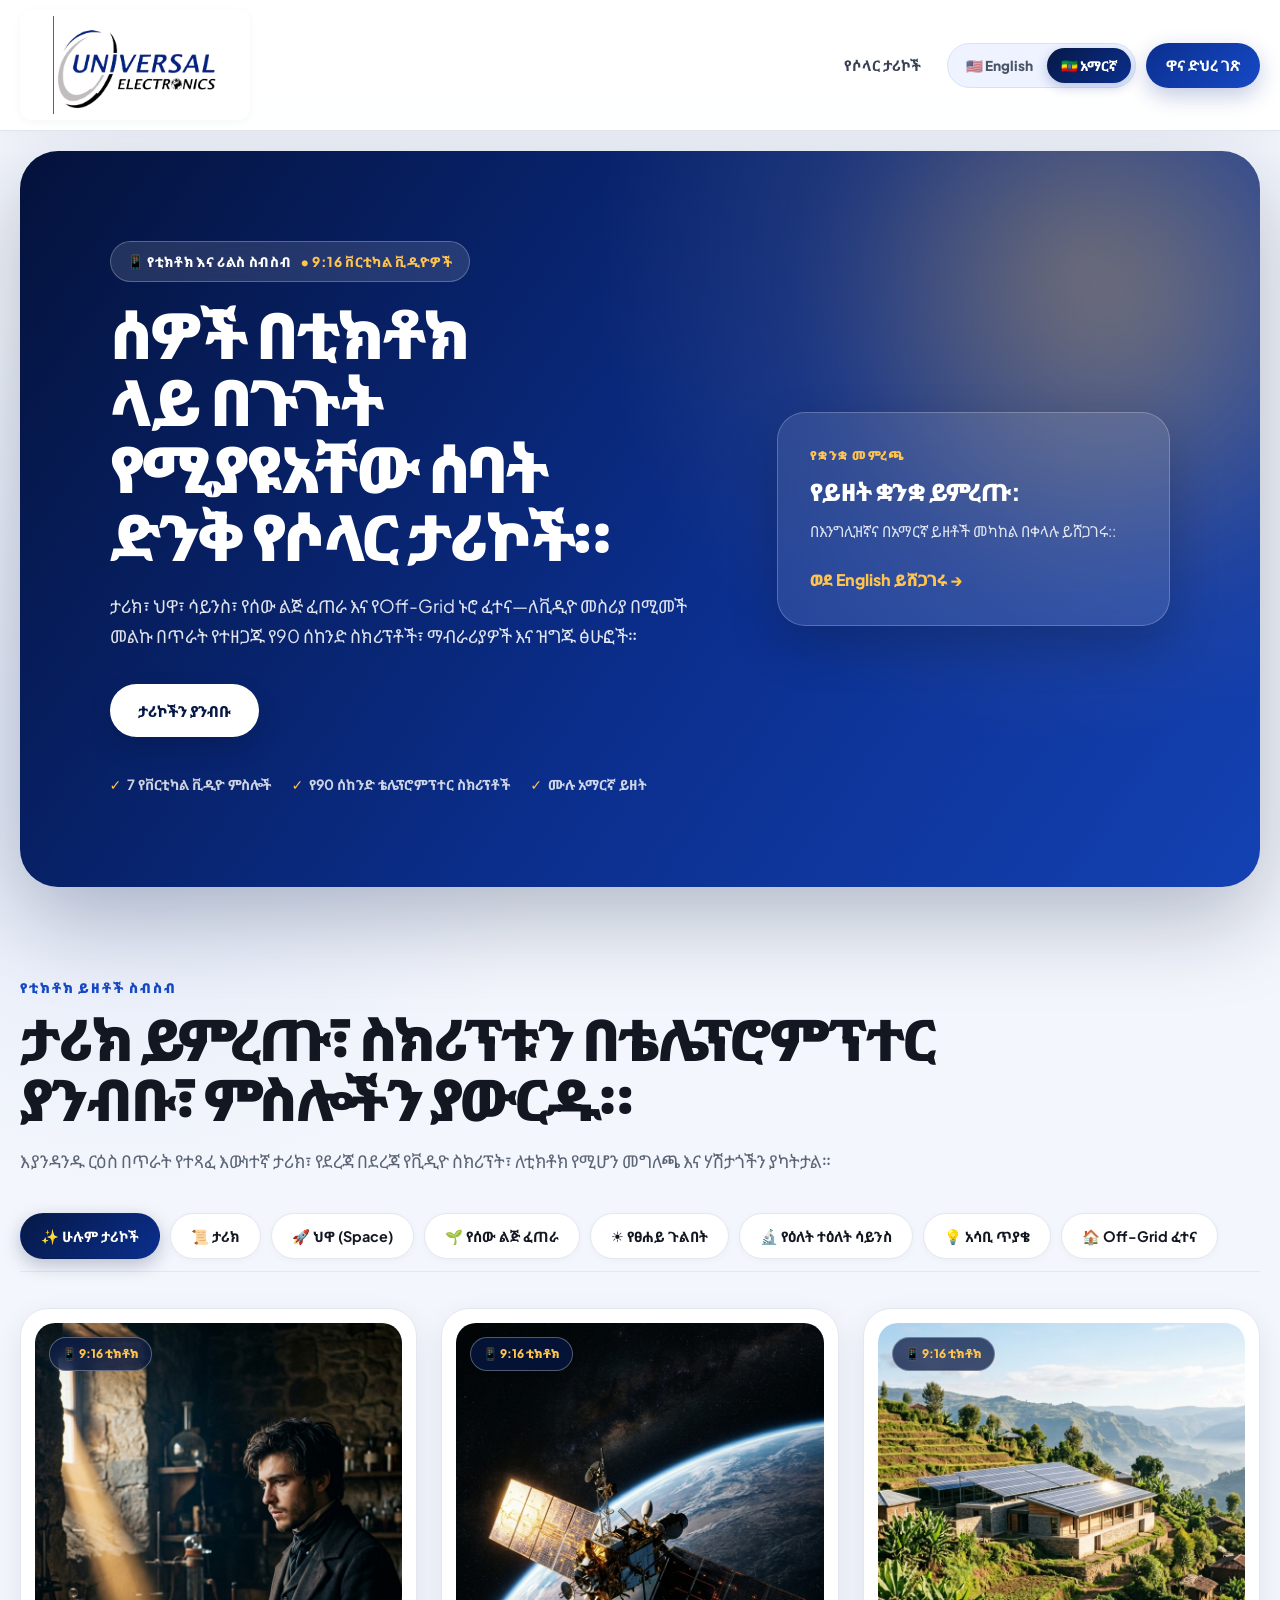
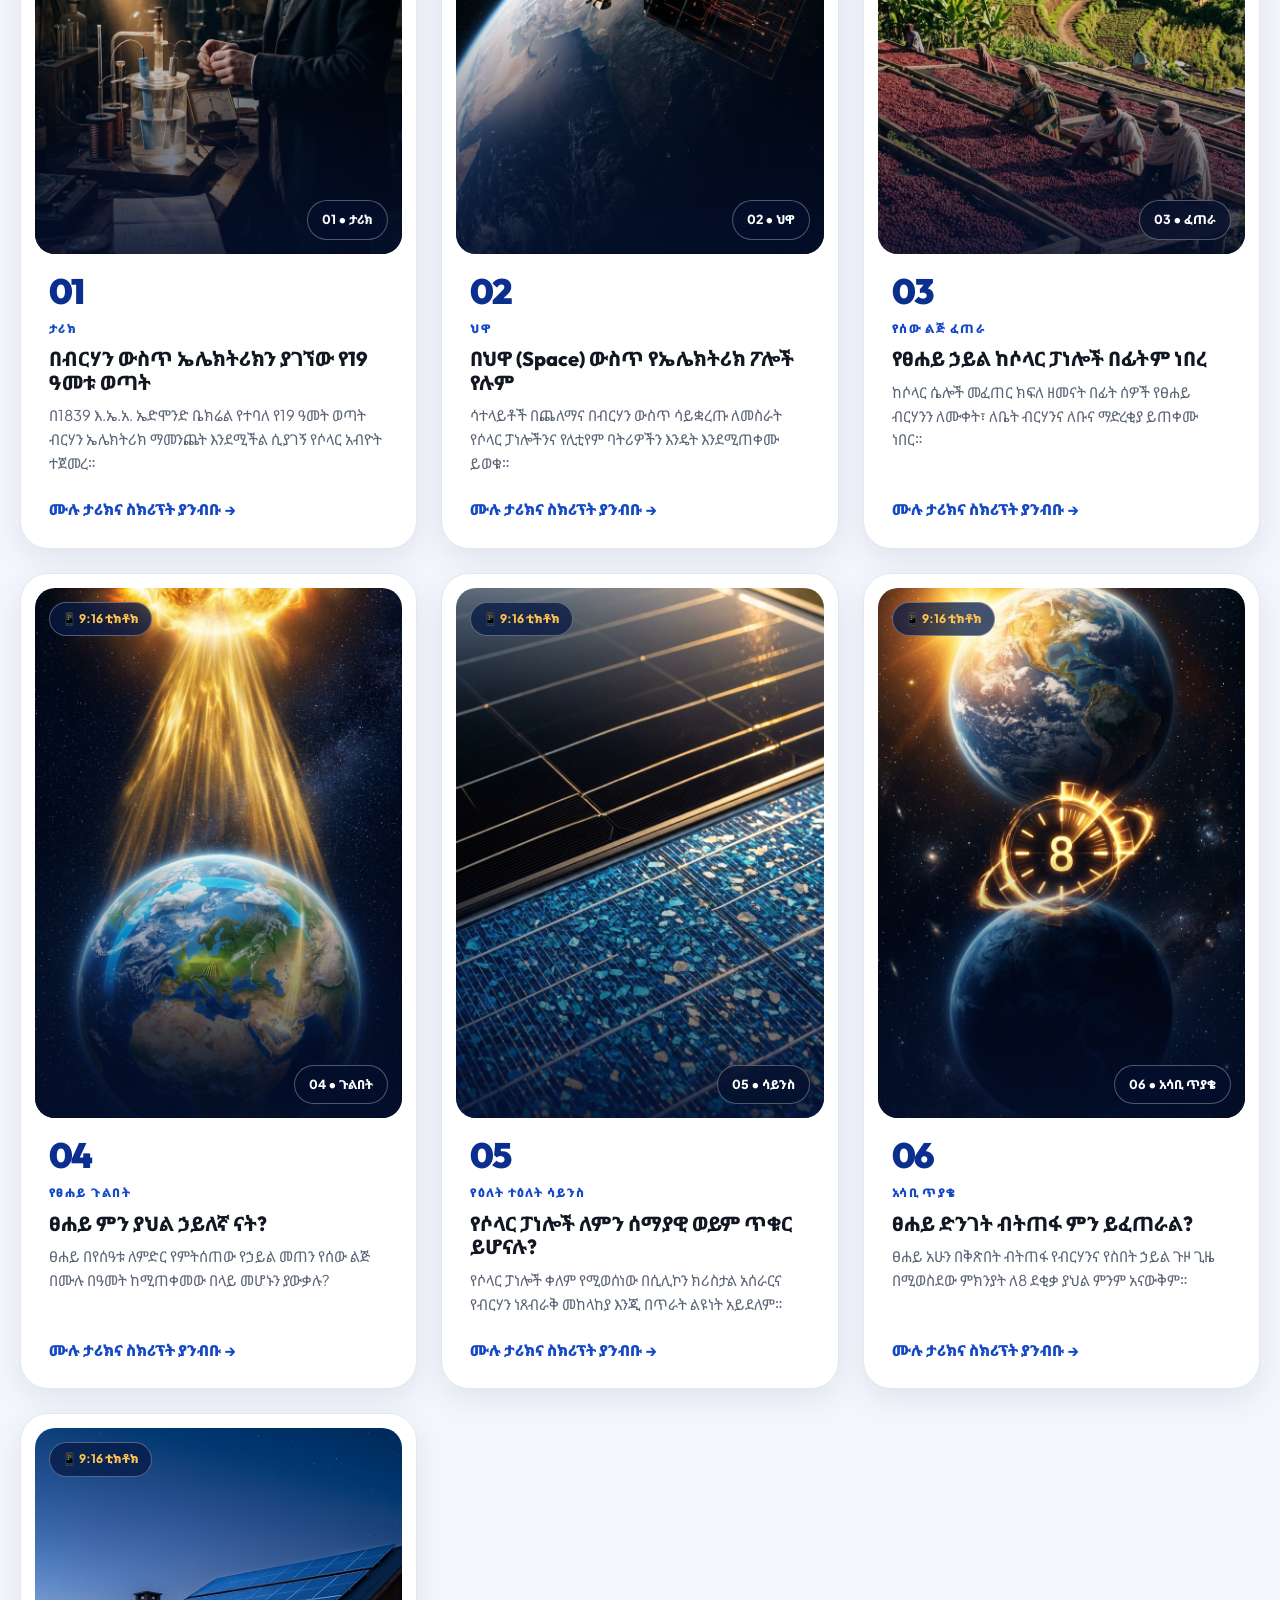
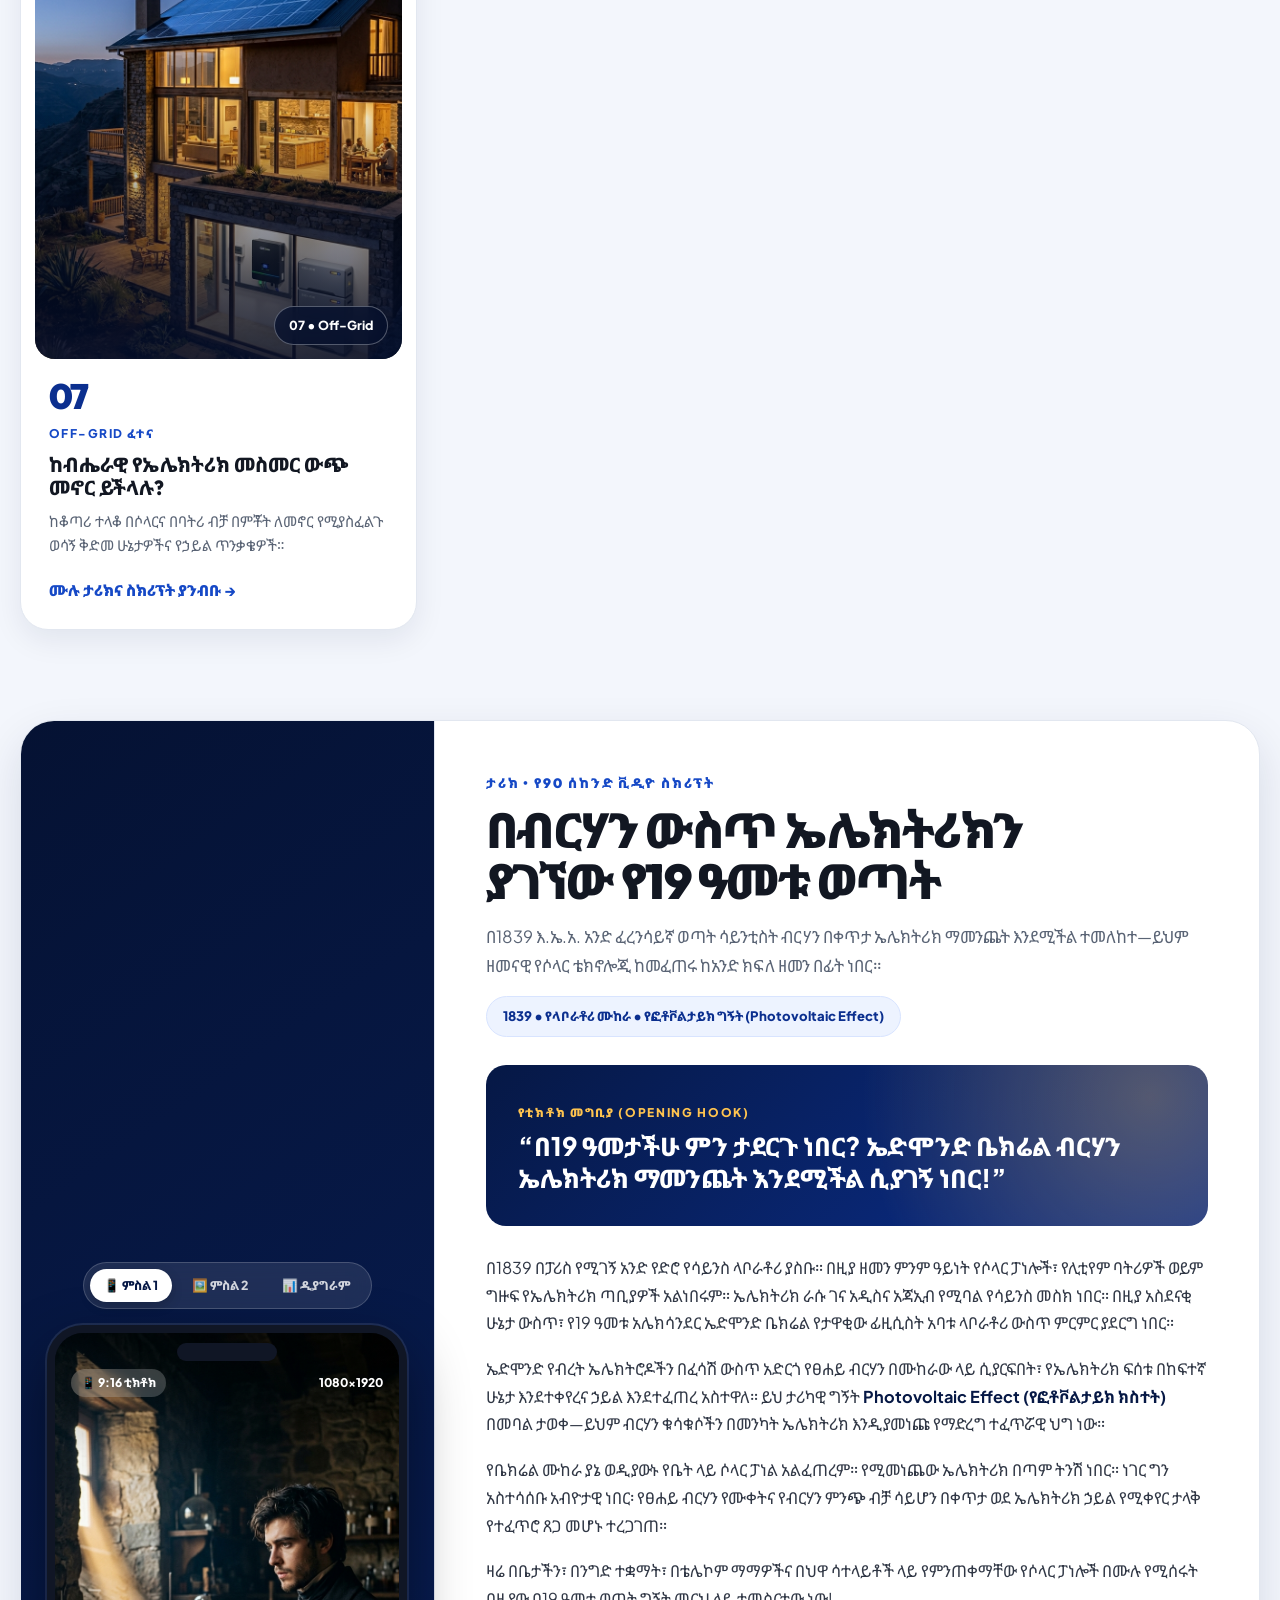
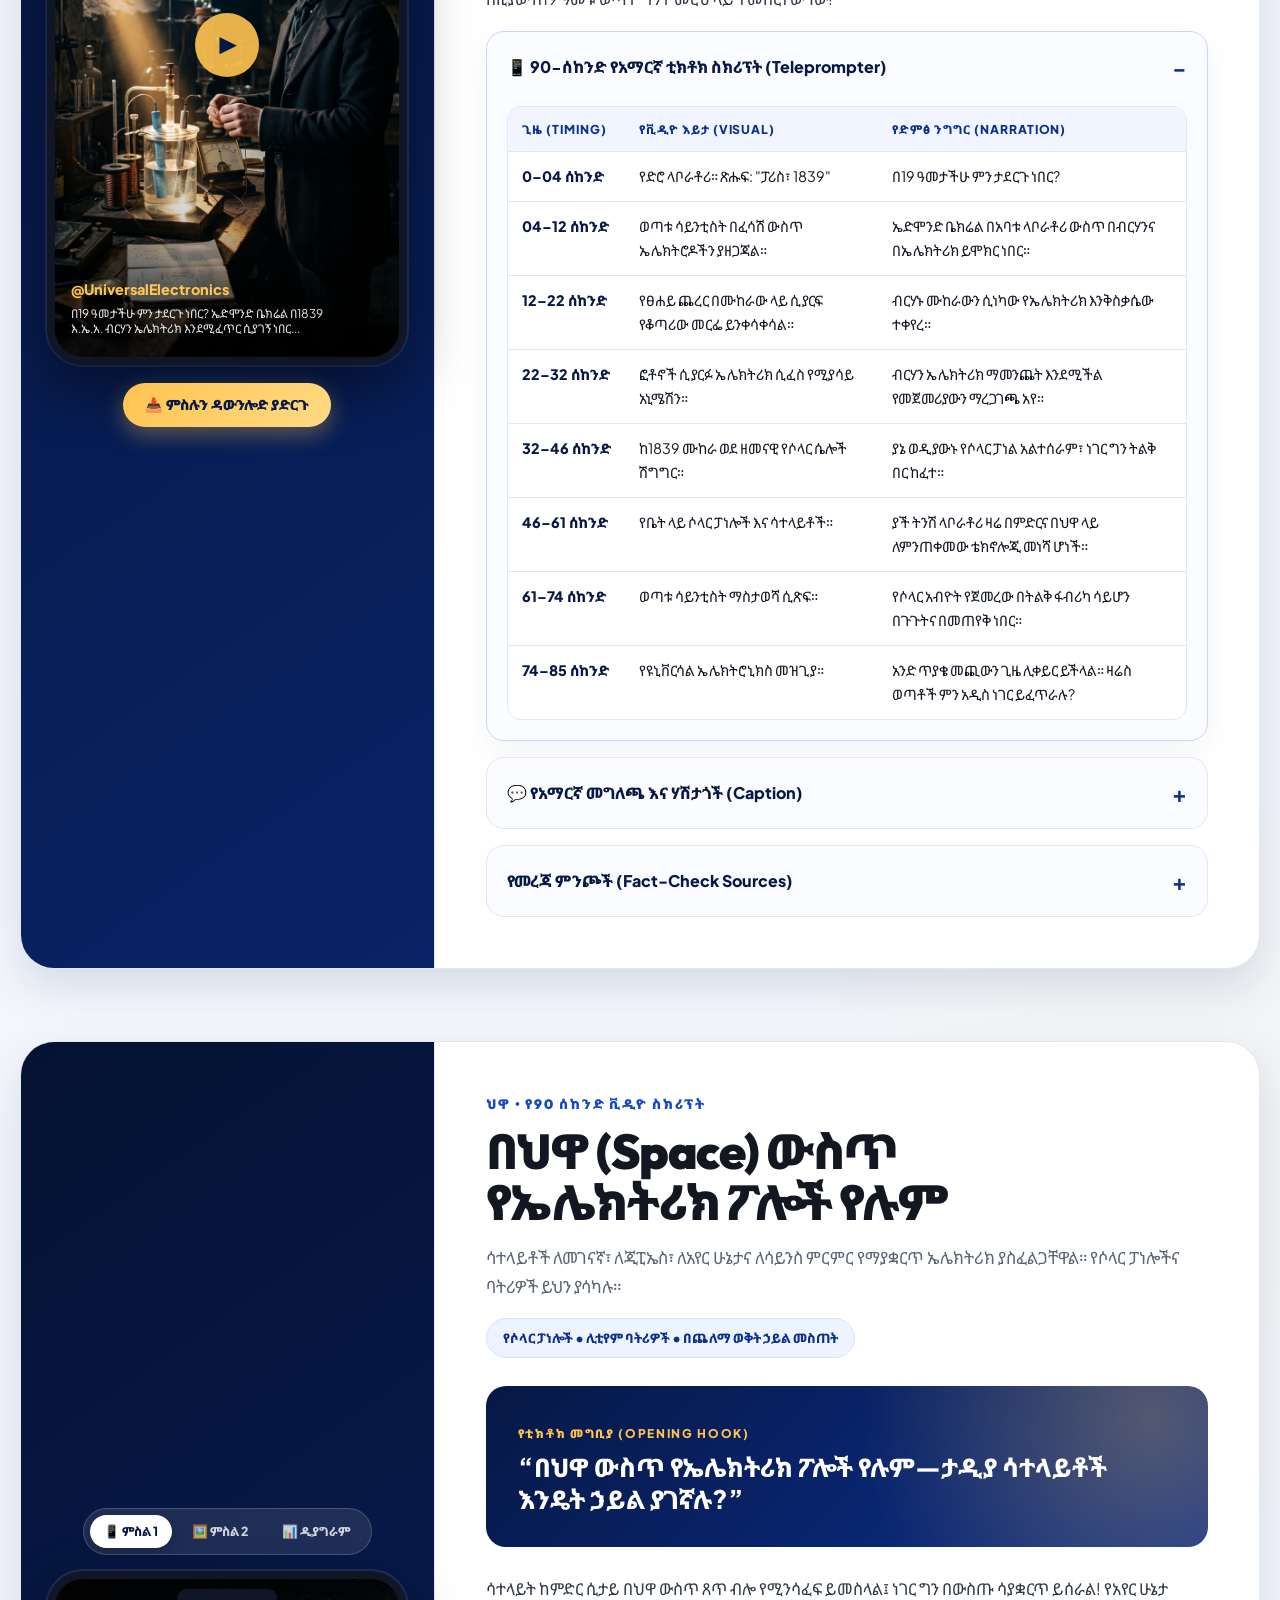
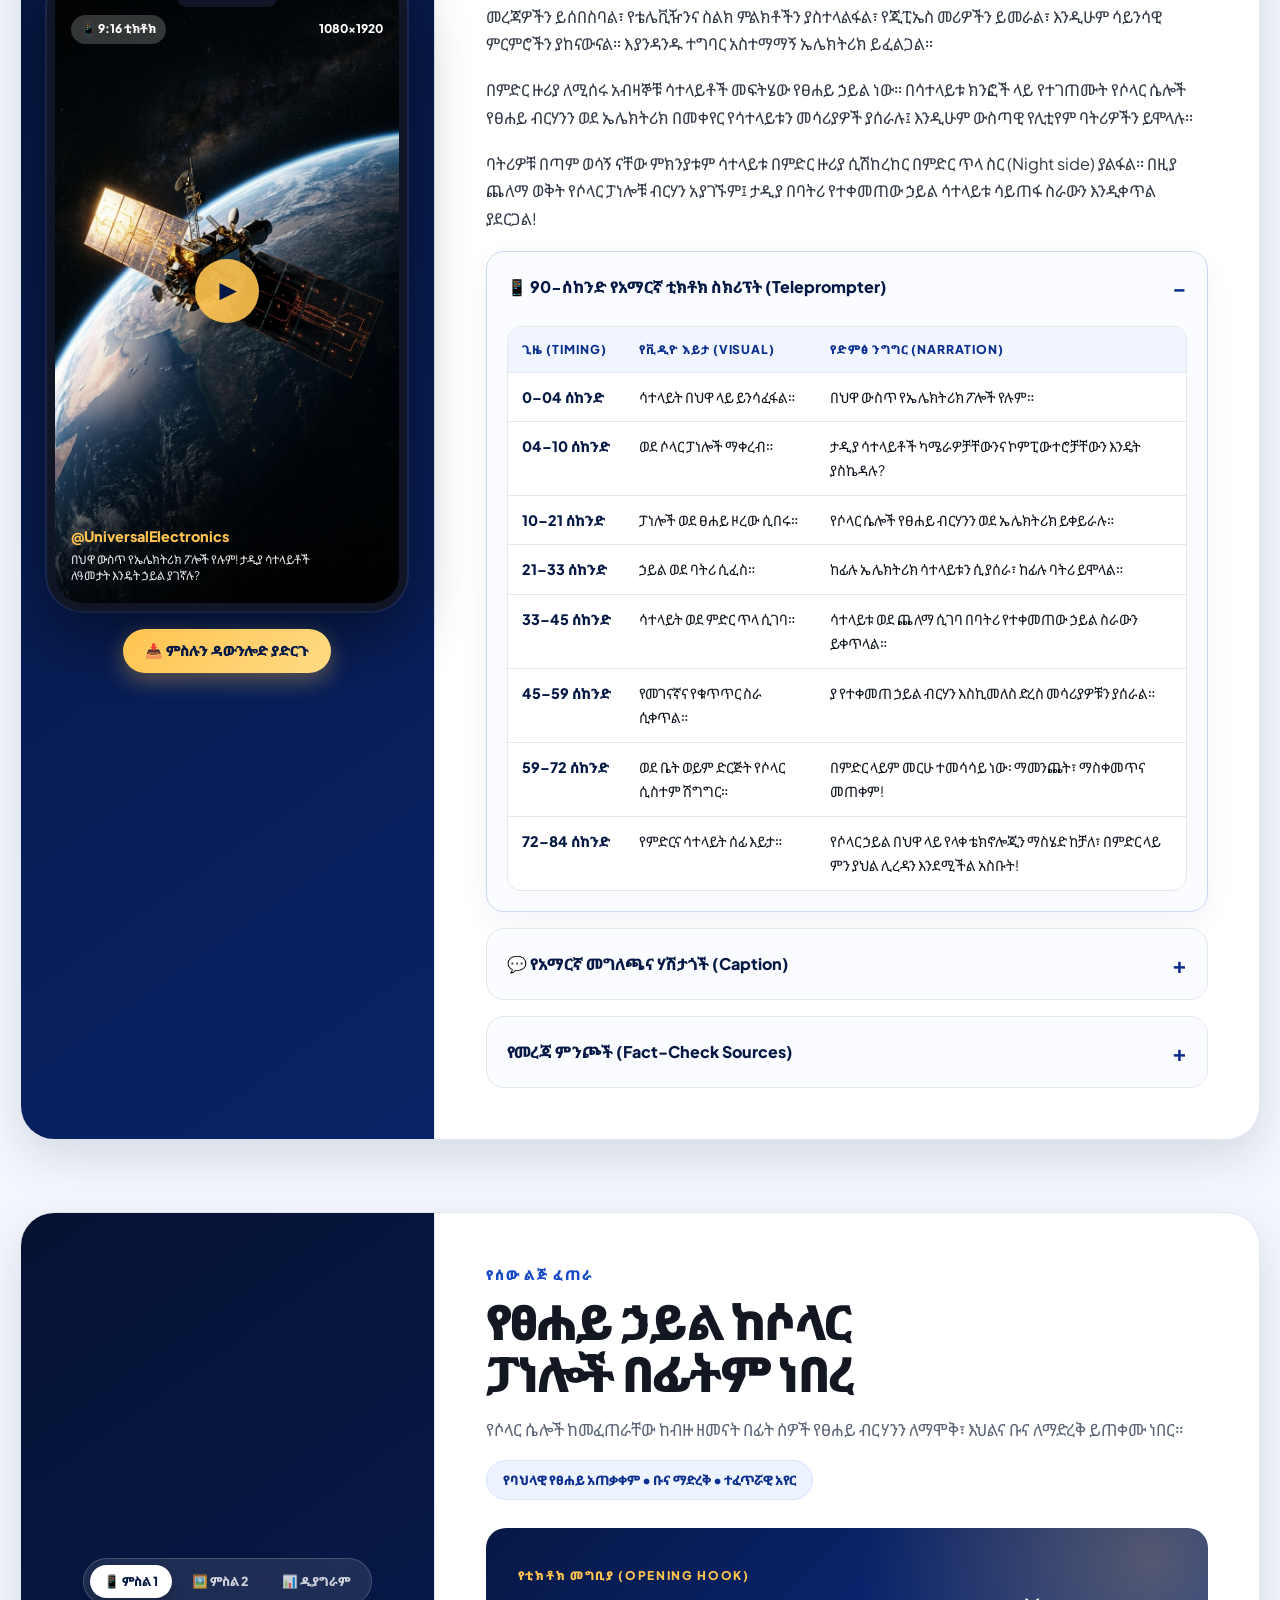
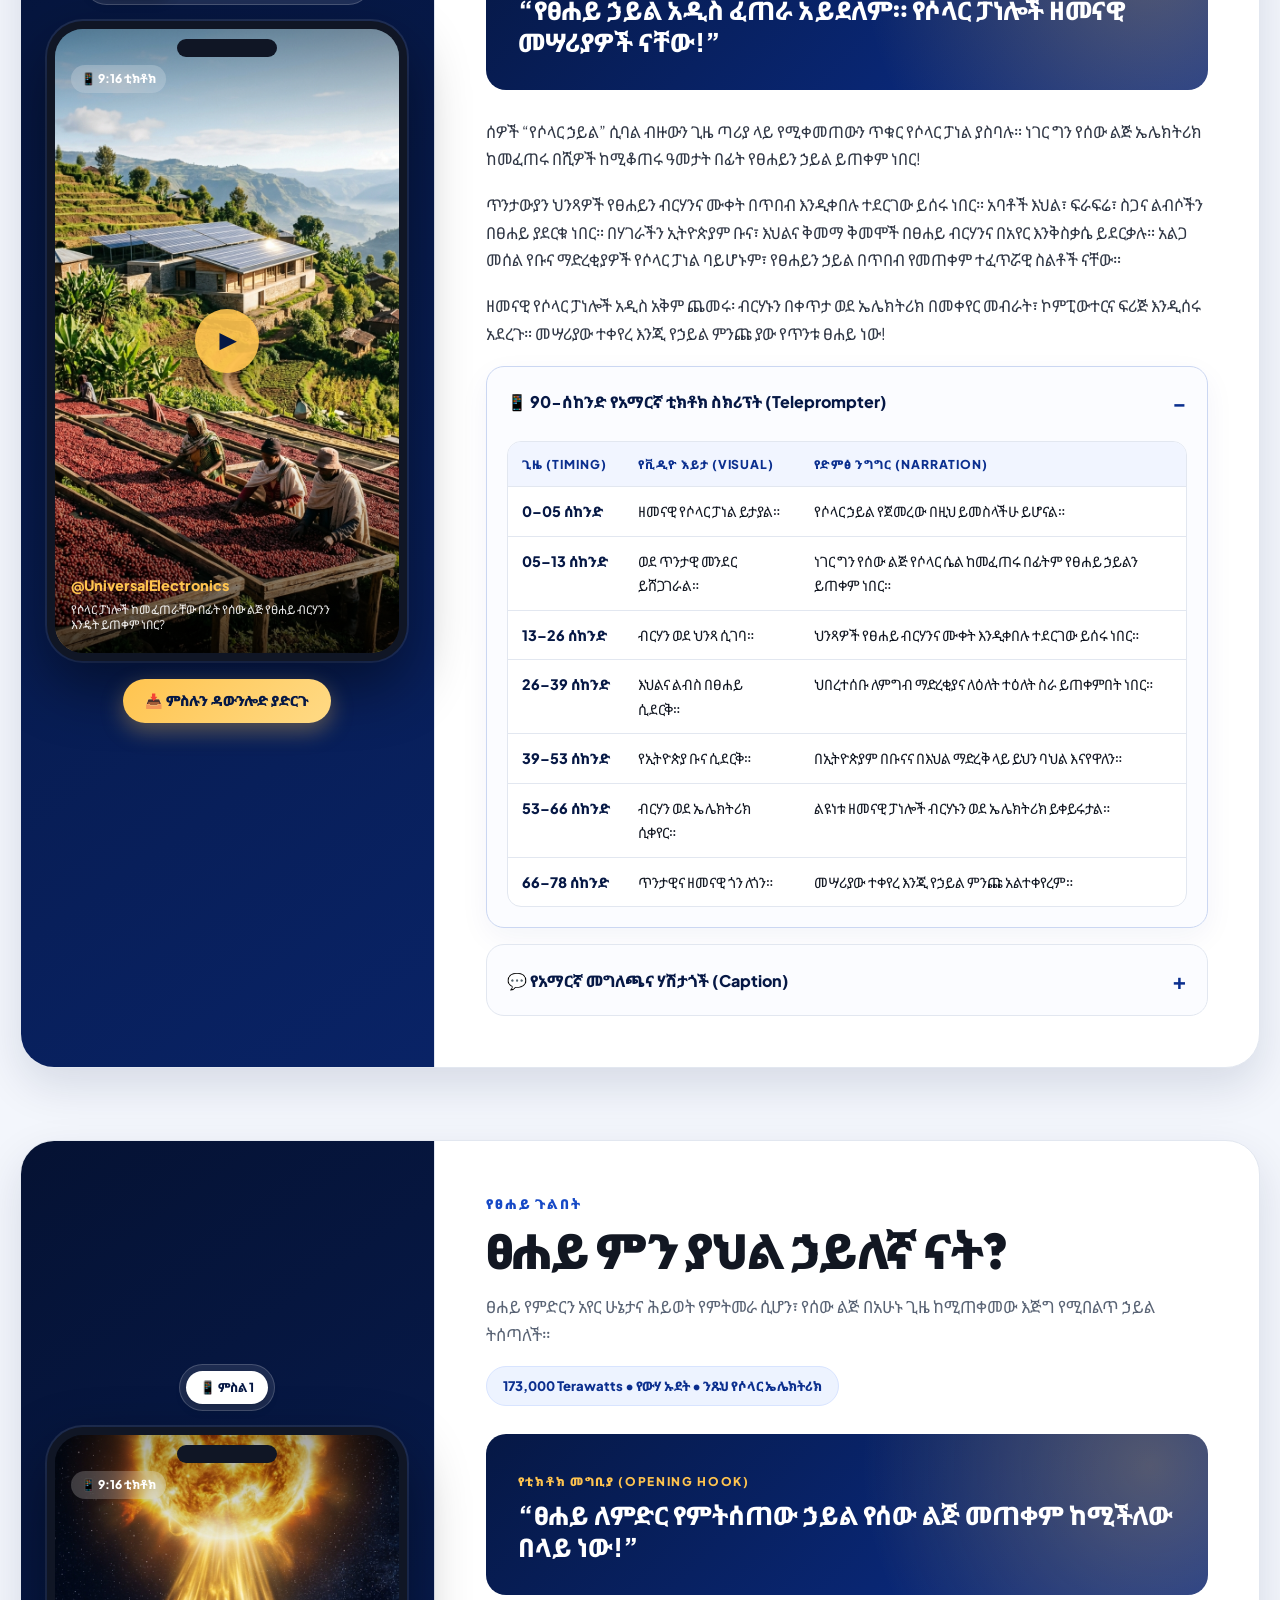
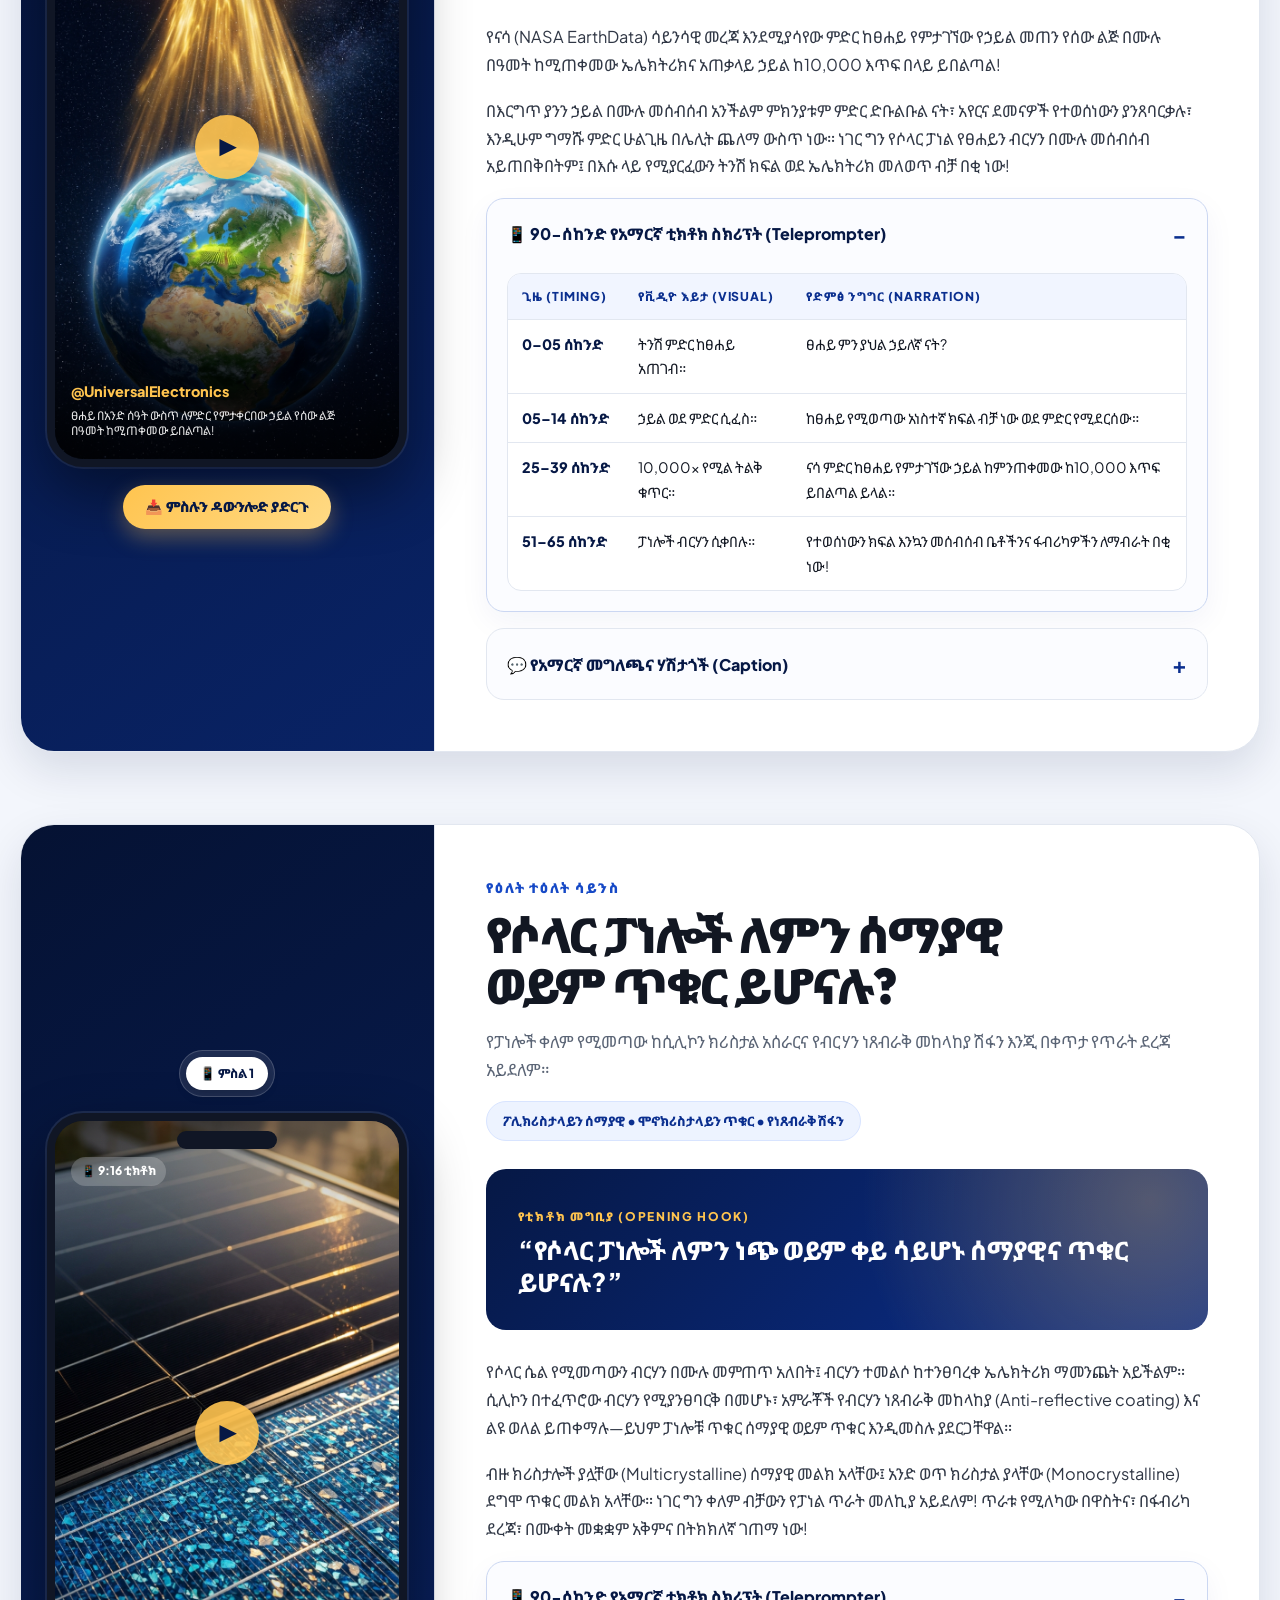
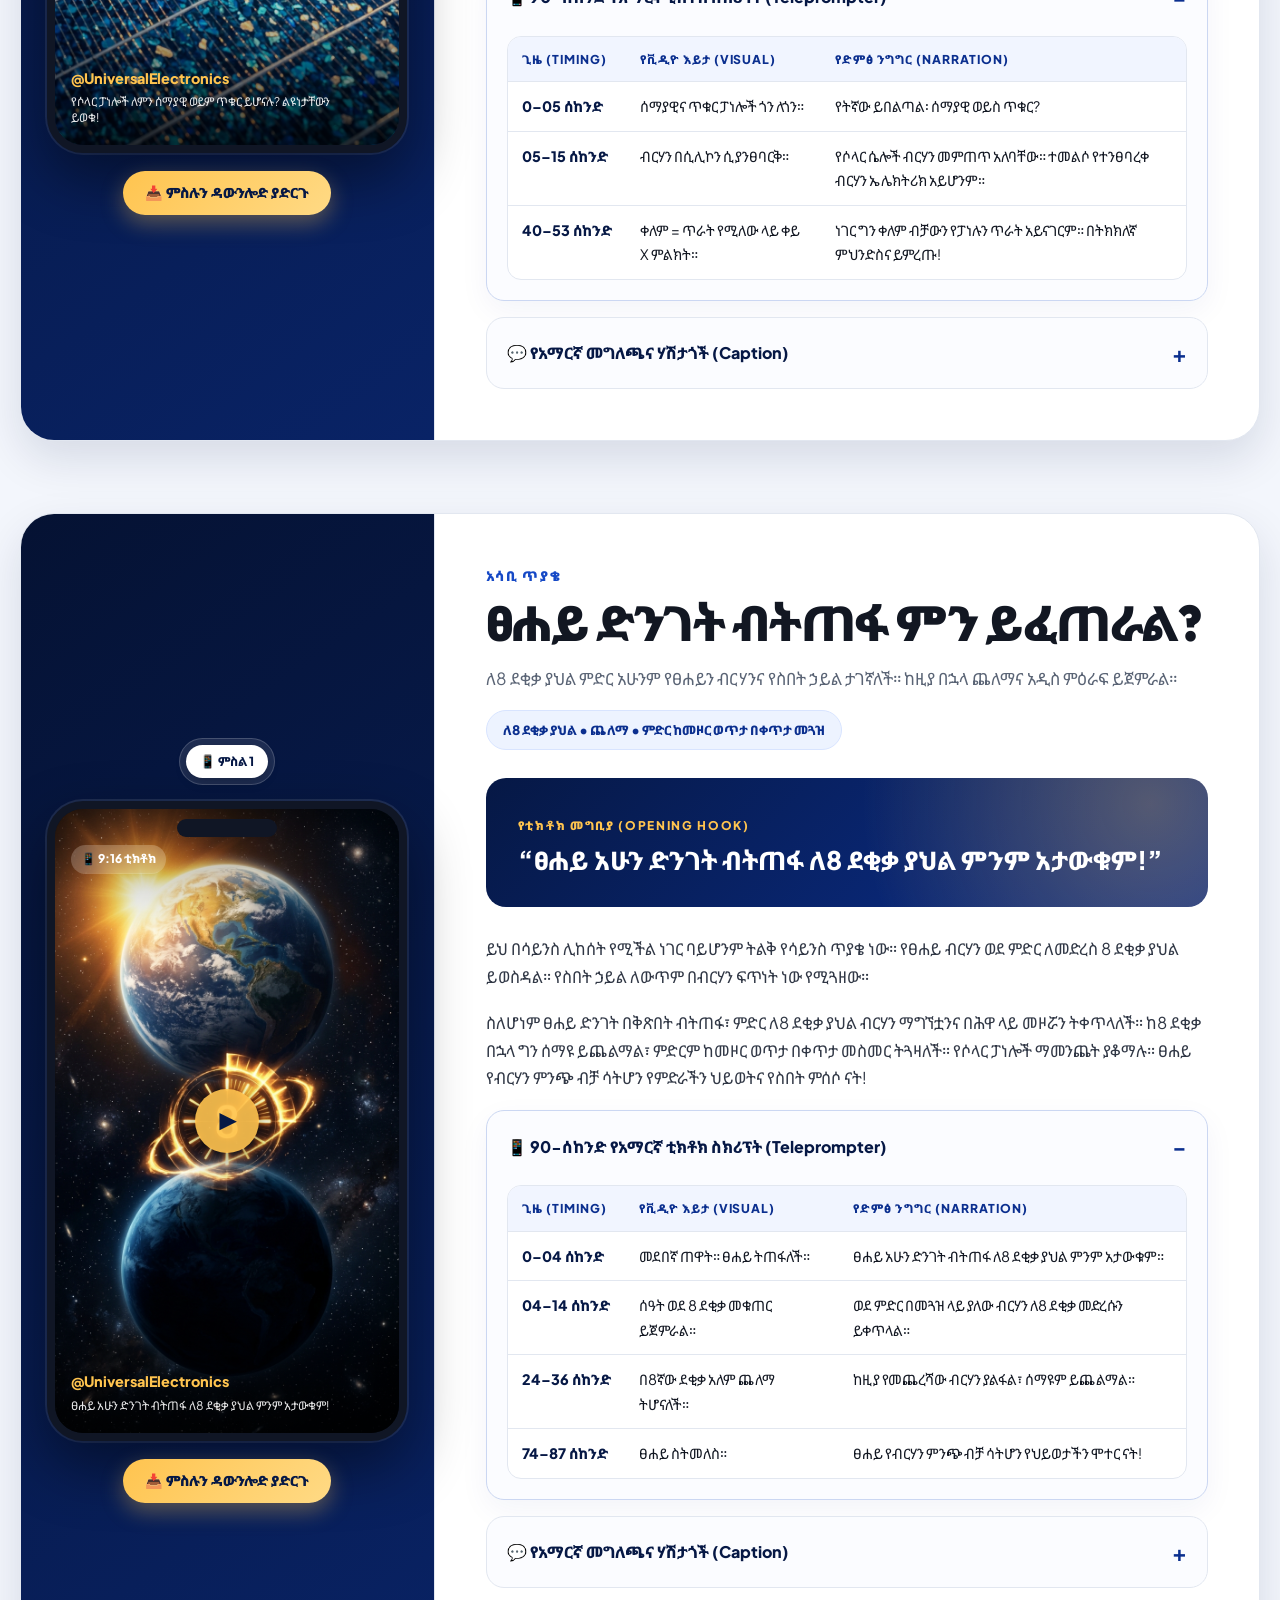
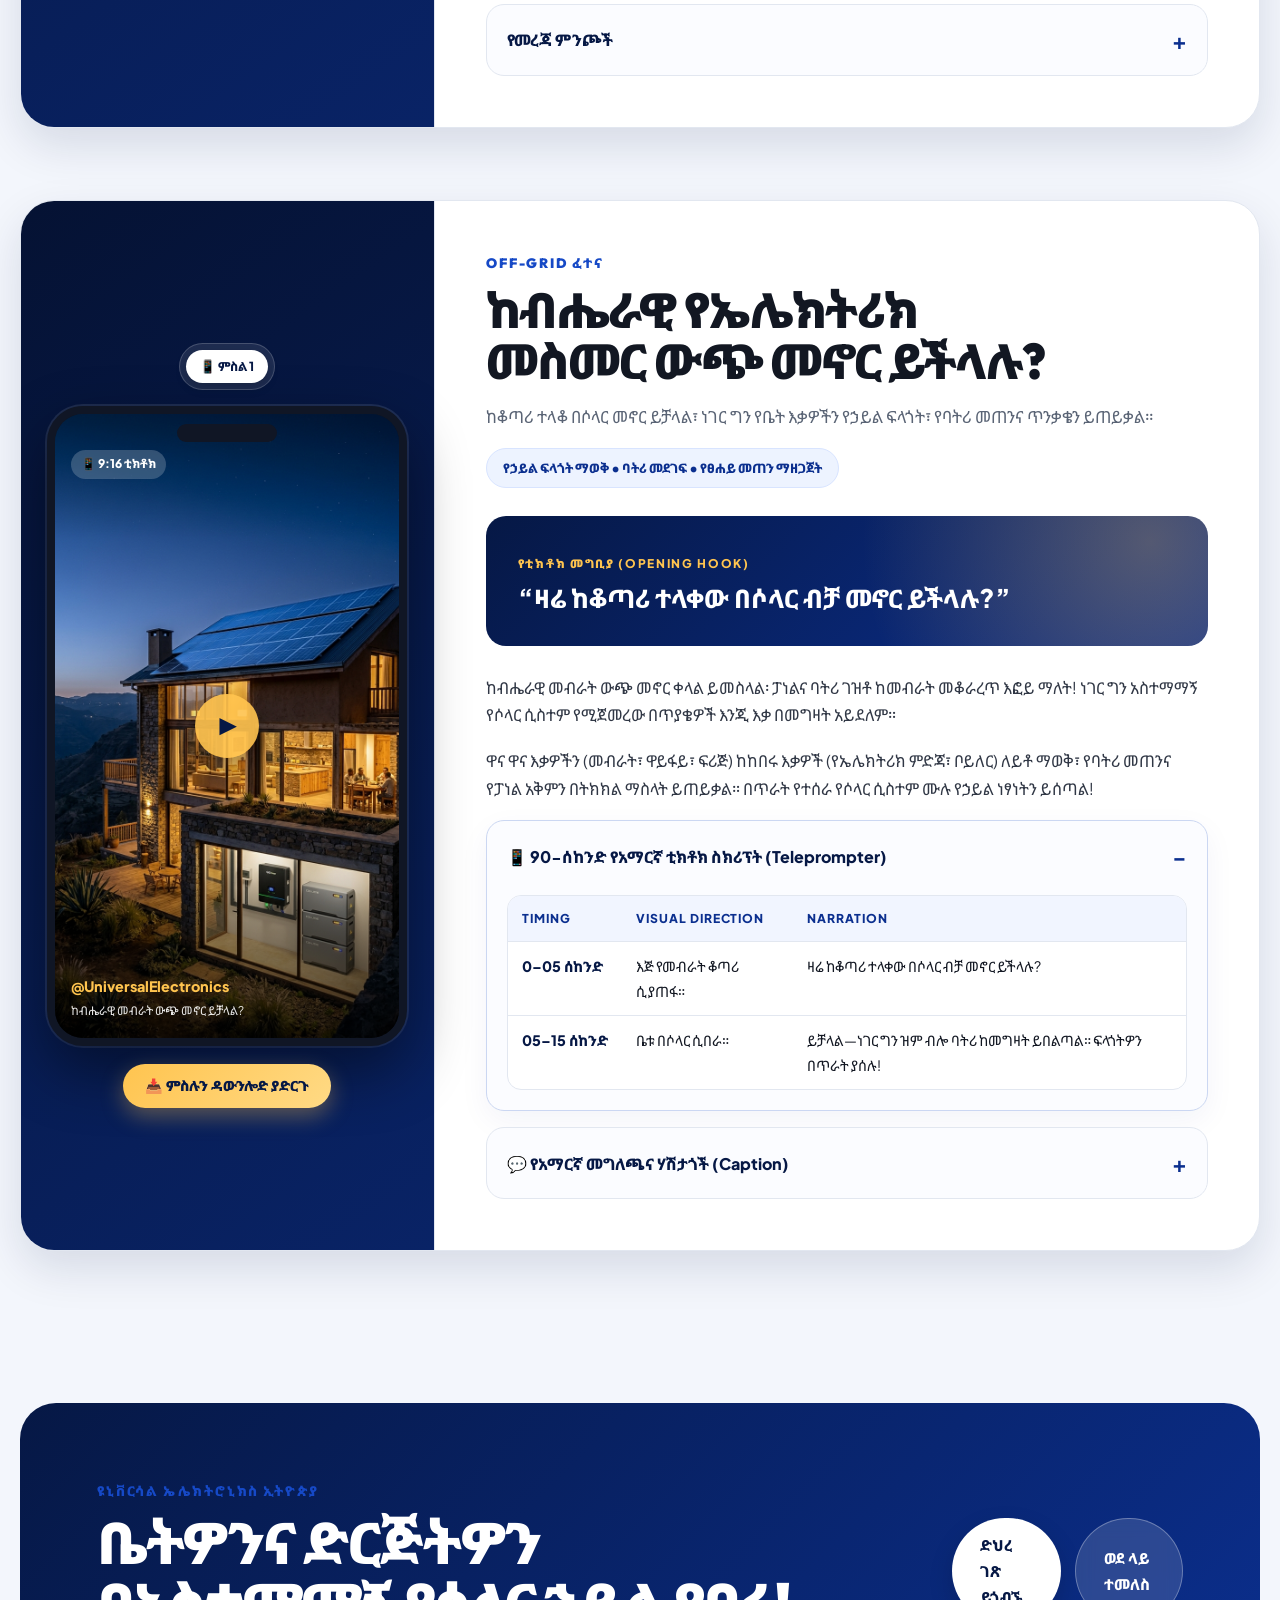
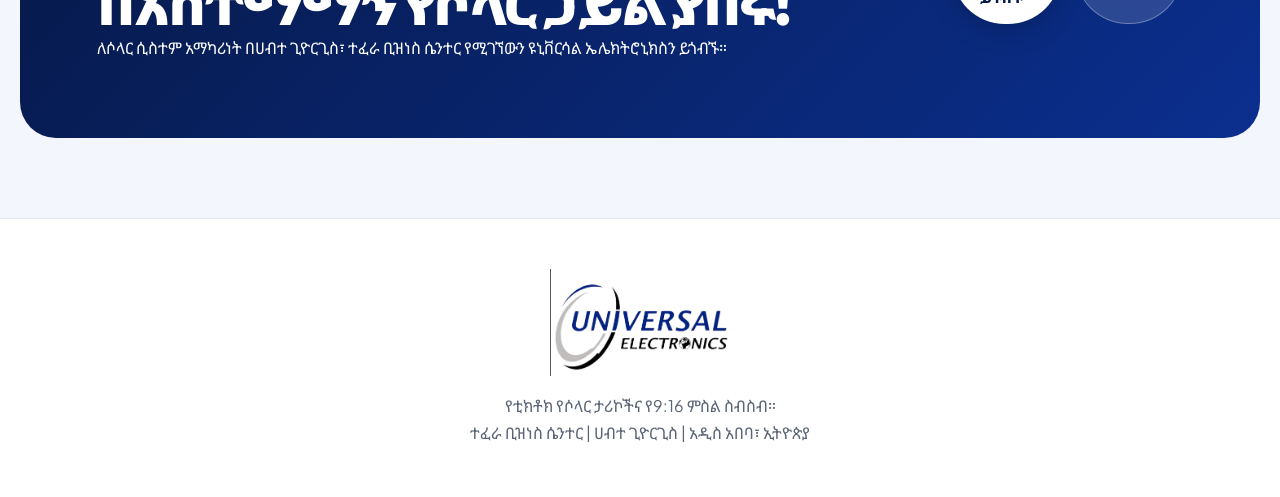
==== index_am.html @ fa477597 "Add TikTok 9:16 Solar Stories app with English & Amharic dual-language support, teleprompter mode, d" ====
<!doctype html>
<html lang="am">
<head>
  <meta charset="utf-8">
  <meta name="viewport" content="width=device-width, initial-scale=1">
  <meta name="description" content="ሰባት አሳታፊ የቲክቶክ እና ሪልስ የሶላር ታሪኮች፣ የ90 ሰከንድ ቪዲዮ ስክሪፕቶች እና ዝግጁ የሶሻል ሚዲያ ፅሁፎች ከዩኒቨርሳል ኤሌክትሮኒክስ ኢትዮጵያ።">
  <title>የሶላር ታሪኮች (አማርኛ) | Universal Electronics Ethiopia</title>
  <link rel="icon" href="assets/favicon.svg" type="image/svg+xml">
  <link rel="preconnect" href="https://fonts.googleapis.com">
  <link rel="preconnect" href="https://fonts.gstatic.com" crossorigin>
  <link href="https://fonts.googleapis.com/css2?family=Noto+Sans+Ethiopic:wght@400;600;700;800;900&family=Outfit:wght@400;600;700;800;900&family=Plus+Jakarta+Sans:wght@400;500;600;700;800&display=swap" rel="stylesheet">
  <link rel="stylesheet" href="styles.css">
</head>
<body>
  <div class="reading-progress" aria-hidden="true"><span id="progressBar"></span></div>

  <header class="site-header">
    <a class="brand" href="#top" aria-label="ዩኒቨርሳል ኤሌክትሮኒክስ">
      <img src="assets/universal-logo.png" alt="ዩኒቨርሳል ኤሌክትሮኒክስ">
    </a>
    <button class="menu-toggle" aria-expanded="false" aria-controls="siteNav">ሜኑ</button>
    <nav id="siteNav" class="site-nav">
      <a href="#stories">የሶላር ታሪኮች</a>
      <div class="language-switcher-pill">
        <a href="index.html">🇺🇸 English</a>
        <a class="active" href="index_am.html">🇪🇹 አማርኛ</a>
      </div>
      <a class="nav-cta" href="https://universalelectronicset.com/" target="_blank" rel="noopener">ዋና ድህረ ገጽ</a>
    </nav>
  </header>

  <main id="top">
    <!-- Hero Section -->
    <section class="hero">
      <div class="hero-sun"></div>
      <div class="hero-content">
        <div class="tiktok-hero-badge">
          <span>📱 የቲክቶክ እና ሪልስ ስብስብ</span>
          <span class="accent">• 9:16 ቨርቲካል ቪዲዮዎች</span>
        </div>
        <h1>ሰዎች በቲክቶክ ላይ በጉጉት የሚያዩአቸው ሰባት ድንቅ የሶላር ታሪኮች።</h1>
        <p class="hero-copy">ታሪክ፣ ህዋ፣ ሳይንስ፣ የሰው ልጅ ፈጠራ እና የOff-Grid ኑሮ ፈተና—ለቪዲዮ መስሪያ በሚመች መልኩ በጥራት የተዘጋጁ የ90 ሰከንድ ስክሪፕቶች፣ ማብራሪያዎች እና ዝግጁ ፅሁፎች።</p>
        <div class="hero-actions">
          <a class="button light" href="#stories">ታሪኮችን ያንብቡ</a>
        </div>
        <div class="hero-meta">
          <span>7 የቨርቲካል ቪዲዮ ምስሎች</span>
          <span>የ90 ሰከንድ ቴሌፕሮምፕተር ስክሪፕቶች</span>
          <span>ሙሉ አማርኛ ይዘት</span>
        </div>
      </div>
      <aside class="hero-panel">
        <p>የቋንቋ መምረጫ</p>
        <strong>የይዘት ቋንቋ ይምረጡ:</strong>
        <span>በእንግሊዝኛና በአማርኛ ይዘቶች መካከል በቀላሉ ይሸጋገሩ::</span>
        <a href="index.html"> ወደ English ይሸጋገሩ →</a>
      </aside>
    </section>

    <!-- Content Library & Category Filters -->
    <section class="intro-section" id="stories">
      <div class="section-heading">
        <p class="kicker">የቲክቶክ ይዘቶች ስብስብ</p>
        <h2>ታሪክ ይምረጡ፣ ስክሪፕቱን በቴሌፕሮምፕተር ያንብቡ፣ ምስሎችን ያውርዱ።</h2>
        <p>እያንዳንዱ ርዕስ በጥራት የተጻፈ እውነተኛ ታሪክ፣ የደረጃ በደረጃ የቪዲዮ ስክሪፕት፣ ለቲክቶክ የሚሆን መግለጫ እና ሃሽታጎችን ያካትታል።</p>
      </div>

      <!-- Category Filter Bar -->
      <div class="category-filter-bar">
        <button class="filter-btn active" data-category="all">✨ ሁሉም ታሪኮች</button>
        <button class="filter-btn" data-category="history">📜 ታሪክ</button>
        <button class="filter-btn" data-category="space">🚀 ህዋ (Space)</button>
        <button class="filter-btn" data-category="ingenuity">🌱 የሰው ልጅ ፈጠራ</button>
        <button class="filter-btn" data-category="scale">☀️ የፀሐይ ጉልበት</button>
        <button class="filter-btn" data-category="science">🔬 የዕለት ተዕለት ሳይንስ</button>
        <button class="filter-btn" data-category="thought">💡 አሳቢ ጥያቄ</button>
        <button class="filter-btn" data-category="offgrid">🏠 Off-Grid ፈተና</button>
      </div>

      <!-- Story Cards Grid -->
      <div class="story-grid">
        <a class="story-card" href="#becquerel" data-category="history">
          <div class="card-media">
            <span class="tiktok-card-tag">📱 9:16 ቲክቶክ</span>
            <img src="assets/images/01-becquerel-tiktok.jpg" alt="የ1839 የቤክሬል ግኝት">
            <span class="card-media-overlay">01 • ታሪክ</span>
          </div>
          <span class="card-index">01</span>
          <span class="card-tag">ታሪክ</span>
          <h3>በብርሃን ውስጥ ኤሌክትሪክን ያገኘው የ19 ዓመቱ ወጣት</h3>
          <p>በ1839 እ.ኤ.አ. ኤድሞንድ ቤክሬል የተባለ የ19 ዓመት ወጣት ብርሃን ኤሌክትሪክ ማመንጨት እንደሚችል ሲያገኝ የሶላር አብዮት ተጀመረ።</p>
          <span class="card-link">ሙሉ ታሪክና ስክሪፕት ያንብቡ →</span>
        </a>

        <a class="story-card" href="#space" data-category="space">
          <div class="card-media">
            <span class="tiktok-card-tag">📱 9:16 ቲክቶክ</span>
            <img src="assets/images/02-space-tiktok.jpg" alt="በህዋ ውስጥ ያለ ሳተላይት">
            <span class="card-media-overlay">02 • ህዋ</span>
          </div>
          <span class="card-index">02</span>
          <span class="card-tag">ህዋ</span>
          <h3>በህዋ (Space) ውስጥ የኤሌክትሪክ ፖሎች የሉም</h3>
          <p>ሳተላይቶች በጨለማና በብርሃን ውስጥ ሳይቋረጡ ለመስራት የሶላር ፓነሎችንና የሊቲየም ባትሪዎችን እንዴት እንደሚጠቀሙ ይወቁ።</p>
          <span class="card-link">ሙሉ ታሪክና ስክሪፕት ያንብቡ →</span>
        </a>

        <a class="story-card" href="#before-panels" data-category="ingenuity">
          <div class="card-media">
            <span class="tiktok-card-tag">📱 9:16 ቲክቶክ</span>
            <img src="assets/images/03-before-panels-tiktok.jpg" alt="የቡና ማድረቅና የሶላር ኃይል">
            <span class="card-media-overlay">03 • ፈጠራ</span>
          </div>
          <span class="card-index">03</span>
          <span class="card-tag">የሰው ልጅ ፈጠራ</span>
          <h3>የፀሐይ ኃይል ከሶላር ፓነሎች በፊትም ነበረ</h3>
          <p>ከሶላር ሴሎች መፈጠር ክፍለ ዘመናት በፊት ሰዎች የፀሐይ ብርሃንን ለሙቀት፣ ለቤት ብርሃንና ለቡና ማድረቂያ ይጠቀሙ ነበር።</p>
          <span class="card-link">ሙሉ ታሪክና ስክሪፕት ያንብቡ →</span>
        </a>

        <a class="story-card" href="#sun-power" data-category="scale">
          <div class="card-media">
            <span class="tiktok-card-tag">📱 9:16 ቲክቶክ</span>
            <img src="assets/images/04-sun-power-tiktok.jpg" alt="የፀሐይ ኃይል ለምድር">
            <span class="card-media-overlay">04 • ጉልበት</span>
          </div>
          <span class="card-index">04</span>
          <span class="card-tag">የፀሐይ ጉልበት</span>
          <h3>ፀሐይ ምን ያህል ኃይለኛ ናት?</h3>
          <p>ፀሐይ በየሰዓቱ ለምድር የምትሰጠው የኃይል መጠን የሰው ልጅ በሙሉ በዓመት ከሚጠቀመው በላይ መሆኑን ያውቃሉ?</p>
          <span class="card-link">ሙሉ ታሪክና ስክሪፕት ያንብቡ →</span>
        </a>

        <a class="story-card" href="#panel-colour" data-category="science">
          <div class="card-media">
            <span class="tiktok-card-tag">📱 9:16 ቲክቶክ</span>
            <img src="assets/images/05-panel-colour-tiktok.jpg" alt="ሰማያዊና ጥቁር የሶላር ፓነሎች">
            <span class="card-media-overlay">05 • ሳይንስ</span>
          </div>
          <span class="card-index">05</span>
          <span class="card-tag">የዕለት ተዕለት ሳይንስ</span>
          <h3>የሶላር ፓነሎች ለምን ሰማያዊ ወይም ጥቁር ይሆናሉ?</h3>
          <p>የሶላር ፓነሎች ቀለም የሚወሰነው በሲሊኮን ክሪስታል አሰራርና የብርሃን ነጸብራቅ መከላከያ እንጂ በጥራት ልዩነት አይደለም።</p>
          <span class="card-link">ሙሉ ታሪክና ስክሪፕት ያንብቡ →</span>
        </a>

        <a class="story-card" href="#sun-disappears" data-category="thought">
          <div class="card-media">
            <span class="tiktok-card-tag">📱 9:16 ቲክቶክ</span>
            <img src="assets/images/06-sun-disappears-tiktok.jpg" alt="ፀሐይ ብትጠፋ ምድር በህዋ">
            <span class="card-media-overlay">06 • አሳቢ ጥያቄ</span>
          </div>
          <span class="card-index">06</span>
          <span class="card-tag">አሳቢ ጥያቄ</span>
          <h3>ፀሐይ ድንገት ብትጠፋ ምን ይፈጠራል?</h3>
          <p>ፀሐይ አሁን በቅጽበት ብትጠፋ የብርሃንና የስበት ኃይል ጉዞ ጊዜ በሚወስደው ምክንያት ለ8 ደቂቃ ያህል ምንም አናውቅም።</p>
          <span class="card-link">ሙሉ ታሪክና ስክሪፕት ያንብቡ →</span>
        </a>

        <a class="story-card" href="#off-grid" data-category="offgrid">
          <div class="card-media">
            <span class="tiktok-card-tag">📱 9:16 ቲክቶክ</span>
            <img src="assets/images/07-off-grid-tiktok.jpg" alt="የበራ የሶላር ቤት በምሽት">
            <span class="card-media-overlay">07 • Off-Grid</span>
          </div>
          <span class="card-index">07</span>
          <span class="card-tag">Off-Grid ፈተና</span>
          <h3>ከብሔራዊ የኤሌክትሪክ መስመር ውጭ መኖር ይችላሉ?</h3>
          <p>ከቆጣሪ ተላቆ በሶላርና በባትሪ ብቻ በምቾት ለመኖር የሚያስፈልጉ ወሳኝ ቅድመ ሁኔታዎችና የኃይል ጥንቃቄዎች።</p>
          <span class="card-link">ሙሉ ታሪክና ስክሪፕት ያንብቡ →</span>
        </a>
      </div>
    </section>

    <!-- Story Stack with Enhanced Content (NO Prompts Section) -->
    <div class="story-stack">
      
      <!-- Story 01 -->
      <section class="story" id="becquerel" data-category="history">
        <div class="story-visual-phone">
          <div class="visual-tabs-bar">
            <button class="img-tab-btn active" data-img-src="assets/images/01-becquerel-tiktok.jpg">📱 ምስል 1</button>
            <button class="img-tab-btn" data-img-src="assets/images/01-becquerel-social.jpg">🖼️ ምስል 2</button>
            <button class="img-tab-btn" data-img-src="assets/images/01-becquerel-diagram.jpg">📊 ዲያግራም</button>
          </div>
          <div class="phone-mockup">
            <div class="phone-notch"></div>
            <img src="assets/images/01-becquerel-tiktok.jpg" alt="የ1839 ቤክሬል የላቦራቶሪ ምስል">
            <div class="tiktok-overlay-ui">
              <div class="tiktok-top-bar">
                <span class="tiktok-badge">📱 9:16 ቲክቶክ</span>
                <span>1080×1920</span>
              </div>
              <div class="tiktok-bottom-info">
                <div class="handle">@UniversalElectronics</div>
                <div class="desc">በ19 ዓመታችሁ ምን ታደርጉ ነበር? ኤድሞንድ ቤክሬል በ1839 እ.ኤ.አ. ብርሃን ኤሌክትሪክ እንደሚፈጥር ሲያገኝ ነበር...</div>
              </div>
            </div>
            <button class="phone-play-btn open-teleprompter-btn" title="ስክሪፕት ያንብቡ">▶</button>
          </div>
          <a class="download-img-btn" href="assets/images/01-becquerel-tiktok.jpg" download="01-becquerel-tiktok.jpg">📥 ምስሉን ዳውንሎድ ያድርጉ</a>
        </div>
        <div class="story-body">
          <p class="kicker">ታሪክ • የ90 ሰከንድ ቪዲዮ ስክሪፕት</p>
          <h2>በብርሃን ውስጥ ኤሌክትሪክን ያገኘው የ19 ዓመቱ ወጣት</h2>
          <p class="story-lead">በ1839 እ.ኤ.አ. አንድ ፈረንሳይኛ ወጣት ሳይንቲስት ብርሃን በቀጥታ ኤሌክትሪክ ማመንጨት እንደሚችል ተመለከተ—ይህም ዘመናዊ የሶላር ቴክኖሎጂ ከመፈጠሩ ከአንድ ክፍለ ዘመን በፊት ነበር።</p>
          <div class="factline">1839 • የላቦራቶሪ ሙከራ • የፎቶቮልታይክ ግኝት (Photovoltaic Effect)</div>

          <div class="hook-card">
            <span>የቲክቶክ መግቢያ (Opening Hook)</span>
            <p>“በ19 ዓመታችሁ ምን ታደርጉ ነበር? ኤድሞንድ ቤክሬል ብርሃን ኤሌክትሪክ ማመንጨት እንደሚችል ሲያገኝ ነበር!”</p>
          </div>

          <div class="article-copy">
            <p>በ1839 በፓሪስ የሚገኝ አንድ የድሮ የሳይንስ ላቦራቶሪ ያስቡ። በዚያ ዘመን ምንም ዓይነት የሶላር ፓነሎች፣ የሊቲየም ባትሪዎች ወይም ግዙፍ የኤሌክትሪክ ጣቢያዎች አልነበሩም። ኤሌክትሪክ ራሱ ገና አዲስና አጃኢብ የሚባል የሳይንስ መስክ ነበር። በዚያ አስደናቂ ሁኔታ ውስጥ፣ የ19 ዓመቱ አሌክሳንደር ኤድሞንድ ቤክሬል የታዋቂው ፊዚሲስት አባቱ ላቦራቶሪ ውስጥ ምርምር ያደርግ ነበር።</p>
            <p>ኤድሞንድ የብረት ኤሌክትሮዶችን በፈሳሽ ውስጥ አድርጎ የፀሐይ ብርሃን በሙከራው ላይ ሲያርፍበት፣ የኤሌክትሪክ ፍሰቱ በከፍተኛ ሁኔታ እንደተቀየረና ኃይል እንደተፈጠረ አስተዋለ። ይህ ታሪካዊ ግኝት <strong>Photovoltaic Effect (የፎቶቮልታይክ ክስተት)</strong> በመባል ታወቀ—ይህም ብርሃን ቁሳቁሶችን በመንካት ኤሌክትሪክ እንዲያመነጩ የማድረግ ተፈጥሯዊ ህግ ነው።</p>
            <p>የቤክሬል ሙከራ ያኔ ወዲያውኑ የቤት ላይ ሶላር ፓነል አልፈጠረም። የሚመነጨው ኤሌክትሪክ በጣም ትንሽ ነበር። ነገር ግን አስተሳሰቡ አብዮታዊ ነበር፡ የፀሐይ ብርሃን የሙቀትና የብርሃን ምንጭ ብቻ ሳይሆን በቀጥታ ወደ ኤሌክትሪክ ኃይል የሚቀየር ታላቅ የተፈጥሮ ጸጋ መሆኑ ተረጋገጠ።</p>
            <p>ዛሬ በቤታችን፣ በንግድ ተቋማት፣ በቴሌኮም ማማዎችና በህዋ ሳተላይቶች ላይ የምንጠቀማቸው የሶላር ፓነሎች በሙሉ የሚሰሩት በዚያው በ19 ዓመቱ ወጣት ግኝት መርህ ላይ ተመስርተው ነው!</p>
          </div>

          <details open>
            <summary>📱 90-ሰከንድ የአማርኛ ቲክቶክ ስክሪፕት (Teleprompter)</summary>
            <div class="details-content table-wrap">
              <table>
                <thead><tr><th>ጊዜ (Timing)</th><th>የቪዲዮ እይታ (Visual)</th><th>የድምፅ ንግግር (Narration)</th></tr></thead>
                <tbody>
                  <tr><td>0–04 ሰከንድ</td><td>የድሮ ላቦራቶሪ። ጽሑፍ: "ፓሪስ፣ 1839"</td><td>በ19 ዓመታችሁ ምን ታደርጉ ነበር?</td></tr>
                  <tr><td>04–12 ሰከንድ</td><td>ወጣቱ ሳይንቲስት በፈሳሽ ውስጥ ኤሌክትሮዶችን ያዘጋጃል።</td><td>ኤድሞንድ ቤክሬል በአባቱ ላቦራቶሪ ውስጥ በብርሃንና በኤሌክትሪክ ይሞክር ነበር።</td></tr>
                  <tr><td>12–22 ሰከንድ</td><td>የፀሐይ ጨረር በሙከራው ላይ ሲያርፍ የቆጣሪው መርፌ ይንቀሳቀሳል።</td><td>ብርሃኑ ሙከራውን ሲነካው የኤሌክትሪክ እንቅስቃሴው ተቀየረ።</td></tr>
                  <tr><td>22–32 ሰከንድ</td><td>ፎቶኖች ሲያርፉ ኤሌክትሪክ ሲፈስ የሚያሳይ አኒሜሽን።</td><td>ብርሃን ኤሌክትሪክ ማመንጨት እንደሚችል የመጀመሪያውን ማረጋገጫ አየ።</td></tr>
                  <tr><td>32–46 ሰከንድ</td><td>ከ1839 ሙከራ ወደ ዘመናዊ የሶላር ሴሎች ሽግግር።</td><td>ያኔ ወዲያውኑ የሶላር ፓነል አልተሰራም፣ ነገር ግን ትልቅ በር ከፈተ።</td></tr>
                  <tr><td>46–61 ሰከንድ</td><td>የቤት ላይ ሶላር ፓነሎች እና ሳተላይቶች።</td><td>ያች ትንሽ ላቦራቶሪ ዛሬ በምድርና በህዋ ላይ ለምንጠቀመው ቴክኖሎጂ መነሻ ሆነች።</td></tr>
                  <tr><td>61–74 ሰከንድ</td><td>ወጣቱ ሳይንቲስት ማስታወሻ ሲጽፍ።</td><td>የሶላር አብዮት የጀመረው በትልቅ ፋብሪካ ሳይሆን በጉጉትና በመጠየቅ ነበር።</td></tr>
                  <tr><td>74–85 ሰከንድ</td><td>የዩኒቨርሳል ኤሌክትሮኒክስ መዝጊያ።</td><td>አንድ ጥያቄ መጪውን ጊዜ ሊቀይር ይችላል። ዛሬስ ወጣቶች ምን አዲስ ነገር ይፈጥራሉ?</td></tr>
                </tbody>
              </table>
            </div>
          </details>

          <details>
            <summary>💬 የአማርኛ መግለጫ እና ሃሽታጎች (Caption)</summary>
            <div class="details-content">
              <div class="copy-panel">
                <p class="caption-text">በ19 ዓመቱ ኤድሞንድ ቤክሬል ብርሃን ኤሌክትሪክ ማመንጨት እንደሚችል አገኘ! የ1839 ሙከራው ለዛሬው የሶላር ፓነል መሰረት ሆነ። ታላላቅ ቴክኖሎጂዎች ብዙውን ጊዜ የሚጀምሩት ከአንድ ትንሽ ምልከታ ነው። መጪው ትውልድ ምን አዲስ ነገር የሚፈጥር ይመስላችኋል?</p>
                <p class="hashtags">#ዩኒቨርሳልኤሌክትሮኒክስ #የሶላርታሪክ #ኢትዮጵያ #ሳይንስ #የሶላርኃይል #አዲስአበባ #DidYouKnow</p>
                <button class="copy-btn primary" data-copy="በ19 ዓመቱ ኤድሞንድ ቤክሬል ብርሃን ኤሌክትሪክ ማመንጨት እንደሚችል አገኘ! የ1839 ሙከራው ለዛሬው የሶላር ፓነል መሰረት ሆነ። ታላላቅ ቴክኖሎጂዎች ብዙውን ጊዜ የሚጀምሩት ከአንድ ትንሽ ምልከታ ነው። መጪው ትውልድ ምን አዲስ ነገር የሚፈጥር ይመስላችኋል? #ዩኒቨርሳልኤሌክትሮኒክስ #የሶላርታሪክ #ኢትዮጵያ #ሳይንስ #የሶላርኃይል #አዲስአበባ #DidYouKnow">መግለጫውን ኮፒ ያድርጉ</button>
              </div>
            </div>
          </details>
          <details class="source-details">
            <summary>የመረጃ ምንጮች (Fact-Check Sources)</summary>
            <div class="details-content"><ul class="source-list"><li><a href="https://www.energy.gov/articles/quiz-test-your-solar-iq" target="_blank" rel="noopener">የአሜሪካ ኢነርጂ ሚኒስቴር — የቤክሬል ግኝት</a></li><li><a href="https://becquerel-prize.org/" target="_blank" rel="noopener">የቤክሬል አዋርድ — ኤድሞንድ ቤክሬል ታሪክ</a></li></ul></div>
          </details>
        </div>
      </section>

      <!-- Story 02 -->
      <section class="story" id="space" data-category="space">
        <div class="story-visual-phone">
          <div class="visual-tabs-bar">
            <button class="img-tab-btn active" data-img-src="assets/images/02-space-tiktok.jpg">📱 ምስል 1</button>
            <button class="img-tab-btn" data-img-src="assets/images/02-space-shadow.jpg">🖼️ ምስል 2</button>
            <button class="img-tab-btn" data-img-src="assets/images/02-space-diagram.jpg">📊 ዲያግራም</button>
          </div>
          <div class="phone-mockup">
            <div class="phone-notch"></div>
            <img src="assets/images/02-space-tiktok.jpg" alt="በህዋ ውስጥ ያለ ሳተላይት">
            <div class="tiktok-overlay-ui">
              <div class="tiktok-top-bar">
                <span class="tiktok-badge">📱 9:16 ቲክቶክ</span>
                <span>1080×1920</span>
              </div>
              <div class="tiktok-bottom-info">
                <div class="handle">@UniversalElectronics</div>
                <div class="desc">በህዋ ውስጥ የኤሌክትሪክ ፖሎች የሉም! ታዲያ ሳተላይቶች ለዓመታት እንዴት ኃይል ያገኛሉ?</div>
              </div>
            </div>
            <button class="phone-play-btn open-teleprompter-btn" title="ስክሪፕት ያንብቡ">▶</button>
          </div>
          <a class="download-img-btn" href="assets/images/02-space-tiktok.jpg" download="02-space-tiktok.jpg">📥 ምስሉን ዳውንሎድ ያድርጉ</a>
        </div>
        <div class="story-body">
          <p class="kicker">ህዋ • የ90 ሰከንድ ቪዲዮ ስክሪፕት</p>
          <h2>በህዋ (Space) ውስጥ የኤሌክትሪክ ፖሎች የሉም</h2>
          <p class="story-lead">ሳተላይቶች ለመገናኛ፣ ለጂፒኤስ፣ ለአየር ሁኔታና ለሳይንስ ምርምር የማያቋርጥ ኤሌክትሪክ ያስፈልጋቸዋል። የሶላር ፓነሎችና ባትሪዎች ይህን ያሳካሉ።</p>
          <div class="factline">የሶላር ፓነሎች • ሊቲየም ባትሪዎች • በጨለማ ወቅት ኃይል መስጠት</div>

          <div class="hook-card">
            <span>የቲክቶክ መግቢያ (Opening Hook)</span>
            <p>“በህዋ ውስጥ የኤሌክትሪክ ፖሎች የሉም—ታዲያ ሳተላይቶች እንዴት ኃይል ያገኛሉ?”</p>
          </div>

          <div class="article-copy">
            <p>ሳተላይት ከምድር ሲታይ በህዋ ውስጥ ጸጥ ብሎ የሚንሳፈፍ ይመስላል፤ ነገር ግን በውስጡ ሳያቋርጥ ይሰራል! የአየር ሁኔታ መረጃዎችን ይሰበስባል፣ የቴሌቪዥንና ስልክ ምልክቶችን ያስተላልፋል፣ የጂፒኤስ መሪዎችን ይመራል፣ እንዲሁም ሳይንሳዊ ምርምሮችን ያከናውናል። እያንዳንዱ ተግባር አስተማማኝ ኤሌክትሪክ ይፈልጋል።</p>
            <p>በምድር ዙሪያ ለሚሰሩ አብዛኞቹ ሳተላይቶች መፍትሄው የፀሐይ ኃይል ነው። በሳተላይቱ ክንፎች ላይ የተገጠሙት የሶላር ሴሎች የፀሐይ ብርሃንን ወደ ኤሌክትሪክ በመቀየር የሳተላይቱን መሳሪያዎች ያሰራሉ፤ እንዲሁም ውስጣዊ የሊቲየም ባትሪዎችን ይሞላሉ።</p>
            <p>ባትሪዎቹ በጣም ወሳኝ ናቸው ምክንያቱም ሳተላይቱ በምድር ዙሪያ ሲሽከረከር በምድር ጥላ ስር (Night side) ያልፋል። በዚያ ጨለማ ወቅት የሶላር ፓነሎቹ ብርሃን አያገኙም፤ ታዲያ በባትሪ የተቀመጠው ኃይል ሳተላይቱ ሳይጠፋ ስራውን እንዲቀጥል ያደርጋል!</p>
          </div>

          <details open>
            <summary>📱 90-ሰከንድ የአማርኛ ቲክቶክ ስክሪፕት (Teleprompter)</summary>
            <div class="details-content table-wrap">
              <table>
                <thead><tr><th>ጊዜ (Timing)</th><th>የቪዲዮ እይታ (Visual)</th><th>የድምፅ ንግግር (Narration)</th></tr></thead>
                <tbody>
                  <tr><td>0–04 ሰከንድ</td><td>ሳተላይት በህዋ ላይ ይንሳፈፋል።</td><td>በህዋ ውስጥ የኤሌክትሪክ ፖሎች የሉም።</td></tr>
                  <tr><td>04–10 ሰከንድ</td><td>ወደ ሶላር ፓነሎች ማቀረብ።</td><td>ታዲያ ሳተላይቶች ካሜራዎቻቸውንና ኮምፒውተሮቻቸውን እንዴት ያስኬዳሉ?</td></tr>
                  <tr><td>10–21 ሰከንድ</td><td>ፓነሎች ወደ ፀሐይ ዞረው ሲበሩ።</td><td>የሶላር ሴሎች የፀሐይ ብርሃንን ወደ ኤሌክትሪክ ይቀይራሉ።</td></tr>
                  <tr><td>21–33 ሰከንድ</td><td>ኃይል ወደ ባትሪ ሲፈስ።</td><td>ከፊሉ ኤሌክትሪክ ሳተላይቱን ሲያሰራ፣ ከፊሉ ባትሪ ይሞላል።</td></tr>
                  <tr><td>33–45 ሰከንድ</td><td>ሳተላይት ወደ ምድር ጥላ ሲገባ።</td><td>ሳተላይቱ ወደ ጨለማ ሲገባ በባትሪ የተቀመጠው ኃይል ስራውን ይቀጥላል።</td></tr>
                  <tr><td>45–59 ሰከንድ</td><td>የመገናኛና የቁጥጥር ስራ ሲቀጥል።</td><td>ያ የተቀመጠ ኃይል ብርሃን እስኪመለስ ድረስ መሳሪያዎቹን ያሰራል።</td></tr>
                  <tr><td>59–72 ሰከንድ</td><td>ወደ ቤት ወይም ድርጅት የሶላር ሲስተም ሽግግር።</td><td>በምድር ላይም መርሁ ተመሳሳይ ነው፡ ማመንጨት፣ ማስቀመጥና መጠቀም!</td></tr>
                  <tr><td>72–84 ሰከንድ</td><td>የምድርና ሳተላይት ሰፊ እይታ።</td><td>የሶላር ኃይል በህዋ ላይ የላቀ ቴክኖሎጂን ማስሄድ ከቻለ፣ በምድር ላይ ምን ያህል ሊረዳን እንደሚችል አስቡት!</td></tr>
                </tbody>
              </table>
            </div>
          </details>

          <details>
            <summary>💬 የአማርኛ መግለጫና ሃሽታጎች (Caption)</summary>
            <div class="details-content">
              <div class="copy-panel">
                <p class="caption-text">በህዋ ውስጥ የኤሌክትሪክ ፖል የለም! ሳተላይቶች በሶላር ፓነሎችና ባትሪዎች ኃይል በማመንጨትና በማስቀመጥ ለዓመታት ይሰራሉ። የሶላር ቴክኖሎጂ በህዋ ላይ ከተቻለ በምድር ላይ የተሻለ ህይወት ይፈጥራል!</p>
                <p class="hashtags">#ዩኒቨርሳልኤሌክትሮኒክስ #የሶላርታሪክ #ህዋ #ቴክኖሎጂ #ኢትዮጵያ</p>
                <button class="copy-btn primary" data-copy="በህዋ ውስጥ የኤሌክትሪክ ፖል የለም! ሳተላይቶች በሶላር ፓነሎችና ባትሪዎች ኃይል በማመንጨትና በማስቀመጥ ለዓመታት ይሰራሉ። #ዩኒቨርሳልኤሌክትሮኒክስ #የሶላርታሪክ #ህዋ">መግለጫውን ኮፒ ያድርጉ</button>
              </div>
            </div>
          </details>
          <details class="source-details">
            <summary>የመረጃ ምንጮች (Fact-Check Sources)</summary>
            <div class="details-content"><ul class="source-list"><li><a href="https://www.nasa.gov/" target="_blank" rel="noopener">ናሳ (NASA) — የህዋ ሳተላይቶች የኃይል አቅርቦት</a></li></ul></div>
          </details>
        </div>
      </section>

      <!-- Story 03 -->
      <section class="story" id="before-panels" data-category="ingenuity">
        <div class="story-visual-phone">
          <div class="visual-tabs-bar">
            <button class="img-tab-btn active" data-img-src="assets/images/03-before-panels-tiktok.jpg">📱 ምስል 1</button>
            <button class="img-tab-btn" data-img-src="assets/images/03-before-panels-traditional.jpg">🖼️ ምስል 2</button>
            <button class="img-tab-btn" data-img-src="assets/images/03-before-panels-diagram.jpg">📊 ዲያግራም</button>
          </div>
          <div class="phone-mockup">
            <div class="phone-notch"></div>
            <img src="assets/images/03-before-panels-tiktok.jpg" alt="የቡና ማድረቅና የሶላር ኃይል">
            <div class="tiktok-overlay-ui">
              <div class="tiktok-top-bar"><span class="tiktok-badge">📱 9:16 ቲክቶክ</span></div>
              <div class="tiktok-bottom-info"><div class="handle">@UniversalElectronics</div><div class="desc">የሶላር ፓነሎች ከመፈጠራቸው በፊት የሰው ልጅ የፀሐይ ብርሃንን እንዴት ይጠቀም ነበር?</div></div>
            </div>
            <button class="phone-play-btn open-teleprompter-btn">▶</button>
          </div>
          <a class="download-img-btn" href="assets/images/03-before-panels-tiktok.jpg" download="03-before-panels-tiktok.jpg">📥 ምስሉን ዳውንሎድ ያድርጉ</a>
        </div>
        <div class="story-body">
          <p class="kicker">የሰው ልጅ ፈጠራ</p>
          <h2>የፀሐይ ኃይል ከሶላር ፓነሎች በፊትም ነበረ</h2>
          <p class="story-lead">የሶላር ሴሎች ከመፈጠራቸው ከብዙ ዘመናት በፊት ሰዎች የፀሐይ ብርሃንን ለማሞቅ፣ እህልና ቡና ለማድረቅ ይጠቀሙ ነበር።</p>
          <div class="factline">የባህላዊ የፀሐይ አጠቃቀም • ቡና ማድረቅ • ተፈጥሯዊ አየር</div>

          <div class="hook-card">
            <span>የቲክቶክ መግቢያ (Opening Hook)</span>
            <p>“የፀሐይ ኃይል አዲስ ፈጠራ አይደለም። የሶላር ፓነሎች ዘመናዊ መሣሪያዎች ናቸው!”</p>
          </div>

          <div class="article-copy">
            <p>ሰዎች “የሶላር ኃይል” ሲባል ብዙውን ጊዜ ጣሪያ ላይ የሚቀመጠውን ጥቁር የሶላር ፓነል ያስባሉ። ነገር ግን የሰው ልጅ ኤሌክትሪክ ከመፈጠሩ በሺዎች ከሚቆጠሩ ዓመታት በፊት የፀሐይን ኃይል ይጠቀም ነበር!</p>
            <p>ጥንታውያን ህንጻዎች የፀሐይን ብርሃንና ሙቀት በጥበብ እንዲቀበሉ ተደርገው ይሰሩ ነበር። አባቶች እህል፣ ፍራፍሬ፣ ስጋና ልብሶችን በፀሐይ ያደርቁ ነበር። በሃገራችን ኢትዮጵያም ቡና፣ እህልና ቅመማ ቅመሞች በፀሐይ ብርሃንና በአየር እንቅስቃሴ ይደርቃሉ። አልጋ መሰል የቡና ማድረቂያዎች የሶላር ፓነል ባይሆኑም፣ የፀሐይን ኃይል በጥበብ የመጠቀም ተፈጥሯዊ ስልቶች ናቸው።</p>
            <p>ዘመናዊ የሶላር ፓነሎች አዲስ አቅም ጨመሩ፡ ብርሃኑን በቀጥታ ወደ ኤሌክትሪክ በመቀየር መብራት፣ ኮምፒውተርና ፍሪጅ እንዲሰሩ አደረጉ። መሣሪያው ተቀየረ እንጂ የኃይል ምንጩ ያው የጥንቱ ፀሐይ ነው!</p>
          </div>

          <details open>
            <summary>📱 90-ሰከንድ የአማርኛ ቲክቶክ ስክሪፕት (Teleprompter)</summary>
            <div class="details-content table-wrap">
              <table>
                <thead><tr><th>ጊዜ (Timing)</th><th>የቪዲዮ እይታ (Visual)</th><th>የድምፅ ንግግር (Narration)</th></tr></thead>
                <tbody>
                  <tr><td>0–05 ሰከንድ</td><td>ዘመናዊ የሶላር ፓነል ይታያል።</td><td>የሶላር ኃይል የጀመረው በዚህ ይመስላችሁ ይሆናል።</td></tr>
                  <tr><td>05–13 ሰከንድ</td><td>ወደ ጥንታዊ መንደር ይሸጋገራል።</td><td>ነገር ግን የሰው ልጅ የሶላር ሴል ከመፈጠሩ በፊትም የፀሐይ ኃይልን ይጠቀም ነበር።</td></tr>
                  <tr><td>13–26 ሰከንድ</td><td>ብርሃን ወደ ህንጻ ሲገባ።</td><td>ህንጻዎች የፀሐይ ብርሃንና ሙቀት እንዲቀበሉ ተደርገው ይሰሩ ነበር።</td></tr>
                  <tr><td>26–39 ሰከንድ</td><td>እህልና ልብስ በፀሐይ ሲደርቅ።</td><td>ህበረተሰቡ ለምግብ ማድረቂያና ለዕለት ተዕለት ስራ ይጠቀምበት ነበር።</td></tr>
                  <tr><td>39–53 ሰከንድ</td><td>የኢትዮጵያ ቡና ሲደርቅ።</td><td>በኢትዮጵያም በቡናና በእህል ማድረቅ ላይ ይህን ባህል እናየዋለን።</td></tr>
                  <tr><td>53–66 ሰከንድ</td><td>ብርሃን ወደ ኤሌክትሪክ ሲቀየር።</td><td>ልዩነቱ ዘመናዊ ፓነሎች ብርሃኑን ወደ ኤሌክትሪክ ይቀይሩታል።</td></tr>
                  <tr><td>66–78 ሰከንድ</td><td>ጥንታዊና ዘመናዊ ጎን ለጎን።</td><td>መሣሪያው ተቀየረ እንጂ የኃይል ምንጩ አልተቀየረም።</td></tr>
                </tbody>
              </table>
            </div>
          </details>

          <details>
            <summary>💬 የአማርኛ መግለጫና ሃሽታጎች (Caption)</summary>
            <div class="details-content">
              <div class="copy-panel">
                <p class="caption-text">የፀሐይ ኃይል በሶላር ፓነል አልጀመረም። ሰዎች ከጥንት ጀምሮ ለብርሃን፣ ለማሞቅና ቡና ለማድረቅ ይጠቀሙበት ነበር። ዘመናዊ ቴክኖሎጂ ብርሃኑን ወደ ኤሌክትሪክ የመቀየር አቅም አከለበት። በካካችሁ አካባቢ የተለመደ የፀሐይ አጠቃቀም ምንድነው?</p>
                <p class="hashtags">#ዩኒቨርሳልኤሌክትሮኒክስ #የሶላርታሪክ #የኢትዮጵያቡና #ተፈጥሮ #ኢትዮጵያ</p>
                <button class="copy-btn primary" data-copy="የፀሐይ ኃይል በሶላር ፓነል አልጀመረም። ሰዎች ከጥንት ጀምሮ ለብርሃን፣ ለማሞቅና ቡና ለማድረቅ ይጠቀሙበት ነበር። #ዩኒቨርሳልኤሌክትሮኒክስ #የሶላርታሪክ #የኢትዮጵያቡና">መግለጫውን ኮፒ ያድርጉ</button>
              </div>
            </div>
          </details>
        </div>
      </section>

      <!-- Story 04 -->
      <section class="story" id="sun-power" data-category="scale">
        <div class="story-visual-phone">
          <div class="visual-tabs-bar">
            <button class="img-tab-btn active" data-img-src="assets/images/04-sun-power-tiktok.jpg">📱 ምስል 1</button>
          </div>
          <div class="phone-mockup">
            <div class="phone-notch"></div>
            <img src="assets/images/04-sun-power-tiktok.jpg" alt="የፀሐይ ኃይል ለምድር">
            <div class="tiktok-overlay-ui">
              <div class="tiktok-top-bar"><span class="tiktok-badge">📱 9:16 ቲክቶክ</span></div>
              <div class="tiktok-bottom-info"><div class="handle">@UniversalElectronics</div><div class="desc">ፀሐይ በአንድ ሰዓት ውስጥ ለምድር የምታቀርበው ኃይል የሰው ልጅ በዓመት ከሚጠቀመው ይበልጣል!</div></div>
            </div>
            <button class="phone-play-btn open-teleprompter-btn">▶</button>
          </div>
          <a class="download-img-btn" href="assets/images/04-sun-power-tiktok.jpg" download="04-sun-power-tiktok.jpg">📥 ምስሉን ዳውንሎድ ያድርጉ</a>
        </div>
        <div class="story-body">
          <p class="kicker">የፀሐይ ጉልበት</p>
          <h2>ፀሐይ ምን ያህል ኃይለኛ ናት?</h2>
          <p class="story-lead">ፀሐይ የምድርን አየር ሁኔታና ሕይወት የምትመራ ሲሆን፣ የሰው ልጅ በአሁኑ ጊዜ ከሚጠቀመው እጅግ የሚበልጥ ኃይል ትሰጣለች።</p>
          <div class="factline">173,000 Terawatts • የውሃ ኡደት • ንጹህ የሶላር ኤሌክትሪክ</div>

          <div class="hook-card">
            <span>የቲክቶክ መግቢያ (Opening Hook)</span>
            <p>“ፀሐይ ለምድር የምትሰጠው ኃይል የሰው ልጅ መጠቀም ከሚችለው በላይ ነው!”</p>
          </div>

          <div class="article-copy">
            <p>የናሳ (NASA EarthData) ሳይንሳዊ መረጃ እንደሚያሳየው ምድር ከፀሐይ የምታገኘው የኃይል መጠን የሰው ልጅ በሙሉ በዓመት ከሚጠቀመው ኤሌክትሪክና አጠቃላይ ኃይል ከ10,000 እጥፍ በላይ ይበልጣል!</p>
            <p>በእርግጥ ያንን ኃይል በሙሉ መሰብሰብ አንችልም ምክንያቱም ምድር ድቡልቡል ናት፣ አየርና ደመናዎች የተወሰነውን ያንጸባርቃሉ፣ እንዲሁም ግማሹ ምድር ሁልጊዜ በሌሊት ጨለማ ውስጥ ነው። ነገር ግን የሶላር ፓነል የፀሐይን ብርሃን በሙሉ መሰብሰብ አይጠበቅበትም፤ በእሱ ላይ የሚያርፈውን ትንሽ ክፍል ወደ ኤሌክትሪክ መለወጥ ብቻ በቂ ነው!</p>
          </div>

          <details open>
            <summary>📱 90-ሰከንድ የአማርኛ ቲክቶክ ስክሪፕት (Teleprompter)</summary>
            <div class="details-content table-wrap">
              <table>
                <thead><tr><th>ጊዜ (Timing)</th><th>የቪዲዮ እይታ (Visual)</th><th>የድምፅ ንግግር (Narration)</th></tr></thead>
                <tbody>
                  <tr><td>0–05 ሰከንድ</td><td>ትንሽ ምድር ከፀሐይ አጠገብ።</td><td>ፀሐይ ምን ያህል ኃይለኛ ናት?</td></tr>
                  <tr><td>05–14 ሰከንድ</td><td>ኃይል ወደ ምድር ሲፈስ።</td><td>ከፀሐይ የሚወጣው አነስተኛ ክፍል ብቻ ነው ወደ ምድር የሚደርሰው።</td></tr>
                  <tr><td>25–39 ሰከንድ</td><td>10,000× የሚል ትልቅ ቁጥር።</td><td>ናሳ ምድር ከፀሐይ የምታገኘው ኃይል ከምንጠቀመው ከ10,000 እጥፍ ይበልጣል ይላል።</td></tr>
                  <tr><td>51–65 ሰከንድ</td><td>ፓነሎች ብርሃን ሲቀበሉ።</td><td>የተወሰነውን ክፍል እንኳን መሰብሰብ ቤቶችንና ፋብሪካዎችን ለማብራት በቂ ነው!</td></tr>
                </tbody>
              </table>
            </div>
          </details>
          <details><summary>💬 የአማርኛ መግለጫና ሃሽታጎች (Caption)</summary><div class="details-content"><p>ምድር ከፀሐይ የምታገኘው ኃይል የሰው ልጅ ከሚጠቀመው ከ10,000 እጥፍ ይበልጣል። የሶላር ቴክኖሎጂ ተፈጥሮ የሰጠችንን ታላቅ ኃይል በጥበብ የመጠቀም መንገድ ነው! #ዩኒቨርሳልኤሌክትሮኒክስ #ፀሐይ #ኢትዮጵያ</p></div></details>
        </div>
      </section>

      <!-- Story 05 -->
      <section class="story" id="panel-colour" data-category="science">
        <div class="story-visual-phone">
          <div class="visual-tabs-bar">
            <button class="img-tab-btn active" data-img-src="assets/images/05-panel-colour-tiktok.jpg">📱 ምስል 1</button>
          </div>
          <div class="phone-mockup">
            <div class="phone-notch"></div>
            <img src="assets/images/05-panel-colour-tiktok.jpg" alt="ሰማያዊና ጥቁር የሶላር ፓነሎች">
            <div class="tiktok-overlay-ui">
              <div class="tiktok-top-bar"><span class="tiktok-badge">📱 9:16 ቲክቶክ</span></div>
              <div class="tiktok-bottom-info"><div class="handle">@UniversalElectronics</div><div class="desc">የሶላር ፓነሎች ለምን ሰማያዊ ወይም ጥቁር ይሆናሉ? ልዩነታቸውን ይወቁ!</div></div>
            </div>
            <button class="phone-play-btn open-teleprompter-btn">▶</button>
          </div>
          <a class="download-img-btn" href="assets/images/05-panel-colour-tiktok.jpg" download="05-panel-colour-tiktok.jpg">📥 ምስሉን ዳውንሎድ ያድርጉ</a>
        </div>
        <div class="story-body">
          <p class="kicker">የዕለት ተዕለት ሳይንስ</p>
          <h2>የሶላር ፓነሎች ለምን ሰማያዊ ወይም ጥቁር ይሆናሉ?</h2>
          <p class="story-lead">የፓነሎች ቀለም የሚመጣው ከሲሊኮን ክሪስታል አሰራርና የብርሃን ነጸብራቅ መከላከያ ሽፋን እንጂ በቀጥታ የጥራት ደረጃ አይደለም።</p>
          <div class="factline">ፖሊክሪስታላይን ሰማያዊ • ሞኖክሪስታላይን ጥቁር • የነጸብራቅ ሽፋን</div>

          <div class="hook-card">
            <span>የቲክቶክ መግቢያ (Opening Hook)</span>
            <p>“የሶላር ፓነሎች ለምን ነጭ ወይም ቀይ ሳይሆኑ ሰማያዊና ጥቁር ይሆናሉ?”</p>
          </div>

          <div class="article-copy">
            <p>የሶላር ሴል የሚመጣውን ብርሃን በሙሉ መምጠጥ አለበት፤ ብርሃን ተመልሶ ከተንፀባረቀ ኤሌክትሪክ ማመንጨት አይችልም። ሲሊኮን በተፈጥሮው ብርሃን የሚያንፀባርቅ በመሆኑ፣ አምራቾች የብርሃን ነጸብራቅ መከላከያ (Anti-reflective coating) እና ልዩ ወለል ይጠቀማሉ—ይህም ፓነሎቹ ጥቁር ሰማያዊ ወይም ጥቁር እንዲመስሉ ያደርጋቸዋል።</p>
            <p>ብዙ ክሪስታሎች ያሏቸው (Multicrystalline) ሰማያዊ መልክ አላቸው፤ አንድ ወጥ ክሪስታል ያላቸው (Monocrystalline) ደግሞ ጥቁር መልክ አላቸው። ነገር ግን ቀለም ብቻውን የፓነል ጥራት መለኪያ አይደለም! ጥራቱ የሚለካው በዋስትና፣ በፋብሪካ ደረጃ፣ በሙቀት መቋቋም አቅምና በትክክለኛ ገጠማ ነው!</p>
          </div>

          <details open>
            <summary>📱 90-ሰከንድ የአማርኛ ቲክቶክ ስክሪፕት (Teleprompter)</summary>
            <div class="details-content table-wrap">
              <table>
                <thead><tr><th>ጊዜ (Timing)</th><th>የቪዲዮ እይታ (Visual)</th><th>የድምፅ ንግግር (Narration)</th></tr></thead>
                <tbody>
                  <tr><td>0–05 ሰከንድ</td><td>ሰማያዊና ጥቁር ፓነሎች ጎን ለጎን።</td><td>የትኛው ይበልጣል፡ ሰማያዊ ወይስ ጥቁር?</td></tr>
                  <tr><td>05–15 ሰከንድ</td><td>ብርሃን በሲሊኮን ሲያንፀባርቅ።</td><td>የሶላር ሴሎች ብርሃን መምጠጥ አለባቸው። ተመልሶ የተንፀባረቀ ብርሃን ኤሌክትሪክ አይሆንም።</td></tr>
                  <tr><td>40–53 ሰከንድ</td><td>ቀለም = ጥራት የሚለው ላይ ቀይ X ምልክት።</td><td>ነገር ግን ቀለም ብቻውን የፓነሉን ጥራት አይናገርም። በትክክለኛ ምህንድስና ይምረጡ!</td></tr>
                </tbody>
              </table>
            </div>
          </details>
          <details><summary>💬 የአማርኛ መግለጫና ሃሽታጎች (Caption)</summary><div class="details-content"><p>ሰማያዊና ጥቁር የሶላር ፓነሎች ብርሃን መምጠጥ እንዲችሉ የተሰሩ ናቸው። ቀለም ብቻውን የጥራት ማረጋገጫ ስላልሆነ በትክክለኛ ዝርዝርና ገጠማ ይምረጡ! #ዩኒቨርሳልኤሌክትሮኒክስ #የሶላርፓነል #ኢትዮጵያ</p></div></details>
        </div>
      </section>

      <!-- Story 06 -->
      <section class="story" id="sun-disappears" data-category="thought">
        <div class="story-visual-phone">
          <div class="visual-tabs-bar">
            <button class="img-tab-btn active" data-img-src="assets/images/06-sun-disappears-tiktok.jpg">📱 ምስል 1</button>
          </div>
          <div class="phone-mockup">
            <div class="phone-notch"></div>
            <img src="assets/images/06-sun-disappears-tiktok.jpg" alt="ፀሐይ ብትጠፋ ምድር">
            <div class="tiktok-overlay-ui">
              <div class="tiktok-top-bar"><span class="tiktok-badge">📱 9:16 ቲክቶክ</span></div>
              <div class="tiktok-bottom-info"><div class="handle">@UniversalElectronics</div><div class="desc">ፀሐይ አሁን ድንገት ብትጠፋ ለ8 ደቂቃ ያህል ምንም አታውቁም!</div></div>
            </div>
            <button class="phone-play-btn open-teleprompter-btn">▶</button>
          </div>
          <a class="download-img-btn" href="assets/images/06-sun-disappears-tiktok.jpg" download="06-sun-disappears-tiktok.jpg">📥 ምስሉን ዳውንሎድ ያድርጉ</a>
        </div>
        <div class="story-body">
          <p class="kicker">አሳቢ ጥያቄ</p>
          <h2>ፀሐይ ድንገት ብትጠፋ ምን ይፈጠራል?</h2>
          <p class="story-lead">ለ8 ደቂቃ ያህል ምድር አሁንም የፀሐይን ብርሃንና የስበት ኃይል ታገኛለች። ከዚያ በኋላ ጨለማና አዲስ ምዕራፍ ይጀምራል።</p>
          <div class="factline">ለ8 ደቂቃ ያህል • ጨለማ • ምድር ከመዞር ወጥታ በቀጥታ መጓዝ</div>

          <div class="hook-card">
            <span>የቲክቶክ መግቢያ (Opening Hook)</span>
            <p>“ፀሐይ አሁን ድንገት ብትጠፋ ለ8 ደቂቃ ያህል ምንም አታውቁም!”</p>
          </div>

          <div class="article-copy">
            <p>ይህ በሳይንስ ሊከሰት የሚችል ነገር ባይሆንም ትልቅ የሳይንስ ጥያቄ ነው። የፀሐይ ብርሃን ወደ ምድር ለመድረስ 8 ደቂቃ ያህል ይወስዳል። የስበት ኃይል ለውጥም በብርሃን ፍጥነት ነው የሚጓዘው።</p>
            <p>ስለሆነም ፀሐይ ድንገት በቅጽበት ብትጠፋ፣ ምድር ለ8 ደቂቃ ያህል ብርሃን ማግኘቷንና በሕዋ ላይ መዞሯን ትቀጥላለች። ከ8 ደቂቃ በኋላ ግን ሰማዩ ይጨልማል፣ ምድርም ከመዞር ወጥታ በቀጥታ መስመር ትጓዛለች። የሶላር ፓነሎች ማመንጨት ያቆማሉ። ፀሐይ የብርሃን ምንጭ ብቻ ሳትሆን የምድራችን ህይወትና የስበት ምሰሶ ናት!</p>
          </div>

          <details open>
            <summary>📱 90-ሰከንድ የአማርኛ ቲክቶክ ስክሪፕት (Teleprompter)</summary>
            <div class="details-content table-wrap">
              <table>
                <thead><tr><th>ጊዜ (Timing)</th><th>የቪዲዮ እይታ (Visual)</th><th>የድምፅ ንግግር (Narration)</th></tr></thead>
                <tbody>
                  <tr><td>0–04 ሰከንድ</td><td>መደበኛ ጠዋት። ፀሐይ ትጠፋለች።</td><td>ፀሐይ አሁን ድንገት ብትጠፋ ለ8 ደቂቃ ያህል ምንም አታውቁም።</td></tr>
                  <tr><td>04–14 ሰከንድ</td><td>ሰዓት ወደ 8 ደቂቃ መቁጠር ይጀምራል።</td><td>ወደ ምድር በመጓዝ ላይ ያለው ብርሃን ለ8 ደቂቃ መድረሱን ይቀጥላል።</td></tr>
                  <tr><td>24–36 ሰከንድ</td><td>በ8ኛው ደቂቃ አለም ጨለማ ትሆናለች።</td><td>ከዚያ የመጨረሻው ብርሃን ያልፋል፣ ሰማዩም ይጨልማል።</td></tr>
                  <tr><td>74–87 ሰከንድ</td><td>ፀሐይ ስትመለስ።</td><td>ፀሐይ የብርሃን ምንጭ ብቻ ሳትሆን የህይወታችን ሞተር ናት!</td></tr>
                </tbody>
              </table>
            </div>
          </details>
          <details><summary>💬 የአማርኛ መግለጫና ሃሽታጎች (Caption)</summary><div class="details-content"><p>ፀሐይ በድንገት ብትጠፋ ምድር ለ8 ደቂቃ ያህል የነበረውን ብርሃን ታገኛለች። ከዚያ በኋላ ጨለማ ይሆናል። ይህ አሳቢ ጥያቄ ህይወታችን ምን ያህል በፀሐይ ላይ የተመሰረተ መሆኑን ያሳያል! #ዩኒቨርሳልኤሌክትሮኒክስ #ፀሐይ #ኢትዮጵያ</p></div></details>
          <details class="source-details">
            <summary>የመረጃ ምንጮች</summary>
            <div class="details-content"><ul class="source-list"><li><a href="https://science.nasa.gov/sun/" target="_blank" rel="noopener">ናሳ (NASA) — ፀሐይ</a></li></ul></div>
          </details>
        </div>
      </section>

      <!-- Story 07 -->
      <section class="story" id="off-grid" data-category="offgrid">
        <div class="story-visual-phone">
          <div class="visual-tabs-bar">
            <button class="img-tab-btn active" data-img-src="assets/images/07-off-grid-tiktok.jpg">📱 ምስል 1</button>
          </div>
          <div class="phone-mockup">
            <div class="phone-notch"></div>
            <img src="assets/images/07-off-grid-tiktok.jpg" alt="የበራ የሶላር ቤት በምሽት">
            <div class="tiktok-overlay-ui">
              <div class="tiktok-top-bar"><span class="tiktok-badge">📱 9:16 ቲክቶክ</span></div>
              <div class="tiktok-bottom-info"><div class="handle">@UniversalElectronics</div><div class="desc">ከብሔራዊ መብራት ውጭ መኖር ይቻላል?</div></div>
            </div>
            <button class="phone-play-btn open-teleprompter-btn">▶</button>
          </div>
          <a class="download-img-btn" href="assets/images/07-off-grid-tiktok.jpg" download="07-off-grid-tiktok.jpg">📥 ምስሉን ዳውንሎድ ያድርጉ</a>
        </div>
        <div class="story-body">
          <p class="kicker">Off-Grid ፈተና</p>
          <h2>ከብሔራዊ የኤሌክትሪክ መስመር ውጭ መኖር ይችላሉ?</h2>
          <p class="story-lead">ከቆጣሪ ተላቆ በሶላር መኖር ይቻላል፣ ነገር ግን የቤት እቃዎችን የኃይል ፍላጎት፣ የባትሪ መጠንና ጥንቃቄን ይጠይቃል።</p>
          <div class="factline">የኃይል ፍላጎት ማወቅ • ባትሪ መደገፍ • የፀሐይ መጠን ማዘጋጀት</div>

          <div class="hook-card">
            <span>የቲክቶክ መግቢያ (Opening Hook)</span>
            <p>“ዛሬ ከቆጣሪ ተላቀው በሶላር ብቻ መኖር ይችላሉ?”</p>
          </div>

          <div class="article-copy">
            <p>ከብሔራዊ መብራት ውጭ መኖር ቀላል ይመስላል፡ ፓነልና ባትሪ ገዝቶ ከመብራት መቆራረጥ እፎይ ማለት! ነገር ግን አስተማማኝ የሶላር ሲስተም የሚጀመረው በጥያቄዎች እንጂ እቃ በመግዛት አይደለም።</p>
            <p>ዋና ዋና እቃዎችን (መብራት፣ ዋይፋይ፣ ፍሪጅ) ከከበሩ እቃዎች (የኤሌክትሪክ ምድጃ፣ ቦይለር) ለይቶ ማወቅ፣ የባትሪ መጠንና የፓነል አቅምን በትክክል ማስላት ይጠይቃል። በጥራት የተሰራ የሶላር ሲስተም ሙሉ የኃይል ነፃነትን ይሰጣል!</p>
          </div>

          <details open>
            <summary>📱 90-ሰከንድ የአማርኛ ቲክቶክ ስክሪፕት (Teleprompter)</summary>
            <div class="details-content table-wrap">
              <table>
                <thead><tr><th>Timing</th><th>Visual direction</th><th>Narration</th></tr></thead>
                <tbody>
                  <tr><td>0–05 ሰከንድ</td><td>እጅ የመብራት ቆጣሪ ሲያጠፋ።</td><td>ዛሬ ከቆጣሪ ተላቀው በሶላር ብቻ መኖር ይችላሉ?</td></tr>
                  <tr><td>05–15 ሰከንድ</td><td>ቤቱ በሶላር ሲበራ።</td><td>ይቻላል—ነገር ግን ዝም ብሎ ባትሪ ከመግዛት ይበልጣል። ፍላጎትዎን በጥራት ያሰሉ!</td></tr>
                </tbody>
              </table>
            </div>
          </details>

          <details>
            <summary>💬 የአማርኛ መግለጫና ሃሽታጎች (Caption)</summary>
            <div class="details-content">
              <div class="copy-panel">
                <p class="caption-text">ከብሔራዊ መብራት ውጭ መኖር ይቻላል? ትክክለኛ የሶላር ሲስተም የሚጀመረው የቤት እቃዎችን የኃይል ፍላጎት በጥራት በማወቅ ነው። #ዩኒቨርሳልኤሌክትሮኒክስ #OffGrid #ኢትዮጵያ</p>
                <p class="hashtags">#ዩኒቨርሳልኤሌክትሮኒክስ #OffGridLiving #ኢትዮጵያ #አዲስአበባ</p>
                <button class="copy-btn primary" data-copy="ከብሔራዊ መብራት ውጭ መኖር ይቻላል? #ዩኒቨርሳልኤሌክትሮኒክስ #OffGrid">መግለጫውን ኮፒ ያድርጉ</button>
              </div>
            </div>
          </details>
        </div>
      </section>

    </div>

    <!-- Call to Action -->
    <section class="cta-section">
      <div>
        <p class="kicker">ዩኒቨርሳል ኤሌክትሮኒክስ ኢትዮጵያ</p>
        <h2>ቤትዎንና ድርጅትዎን በአስተማማኝ የሶላር ኃይል ያበሩ!</h2>
        <p>ለሶላር ሲስተም አማካሪነት በሀብተ ጊዮርጊስ፣ ተፈራ ቢዝነስ ሴንተር የሚገኘውን ዩኒቨርሳል ኤሌክትሮኒክስን ይጎብኙ።</p>
      </div>
      <div class="cta-actions">
        <a class="button light" href="https://universalelectronicset.com/" target="_blank" rel="noopener">ድህረ ገጽ ይጎብኙ</a>
        <a class="button ghost" href="#top">ወደ ላይ ተመለስ</a>
      </div>
    </section>
  </main>

  <!-- Script Teleprompter Modal -->
  <div id="scriptModal" class="modal-overlay" aria-hidden="true">
    <div class="teleprompter-box">
      <div class="prompter-header">
        <h3 id="scriptModalTitle">📱 የቲክቶክ ቴሌፕሮምፕተር ስክሪፕት</h3>
        <button id="closeScriptModal" class="prompter-close">✕</button>
      </div>
      <div id="scriptModalContent" class="prompter-content"></div>
    </div>
  </div>

  <footer>
    <img src="assets/universal-logo.png" alt="ዩኒቨርሳል ኤሌክትሮኒክስ">
    <p>የቲክቶክ የሶላር ታሪኮችና የ9:16 ምስል ስብስብ።</p>
    <p>ተፈራ ቢዝነስ ሴንተር | ሀብተ ጊዮርጊስ | አዲስ አበባ፣ ኢትዮጵያ</p>
  </footer>

  <div id="toast" class="toast" role="status" aria-live="polite">ኮፒ ተደርጓል! ✨</div>
  <script src="script.js"></script>
</body>
</html>
---- styles.css ----
@import url('https://fonts.googleapis.com/css2?family=Noto+Sans+Ethiopic:wght@400;600;700;800;900&family=Outfit:wght@400;600;700;800;900&family=Plus+Jakarta+Sans:wght@400;500;600;700;800&display=swap');

@layer reset, base, components, utilities;

@layer reset {
  *, *::before, *::after { box-sizing: border-box; }
  html { scroll-behavior: smooth; }
  body, h1, h2, h3, h4, p, figure { margin: 0; }
  img, svg { display: block; max-width: 100%; }
  button, input, select { font: inherit; }
}

@layer base {
  :root {
    --ue-blue: #0b2f8f;
    --ue-blue-2: #1649c6;
    --ue-navy: #061845;
    --ue-black: #0c111c;
    --ue-grey: #bfc3cb;
    --ue-silver: #e9ecf2;
    --ue-paper: #f3f6fc;
    --ue-white: #ffffff;
    --ue-yellow: #ffc44f;
    --ue-cyan: #67d8ff;
    --ue-pink: #ff2a6d;
    --text: #121722;
    --muted: #5a6475;
    --line: #e2e7f0;
    --radius-sm: 14px;
    --radius-md: 22px;
    --radius-lg: 34px;
    --shadow-sm: 0 10px 30px rgba(8, 25, 67, .08);
    --shadow-md: 0 18px 45px rgba(6, 24, 69, .12);
    --shadow-lg: 0 26px 80px rgba(7, 21, 57, .18);
    --shadow-glow: 0 0 40px rgba(255, 196, 79, .35);
    --page: min(1480px, calc(100% - 40px));
  }

  body {
    min-width: 320px;
    color: var(--text);
    background:
      radial-gradient(circle at 10% 5%, rgba(22,73,198,.08), transparent 28rem),
      radial-gradient(circle at 90% 40%, rgba(255,196,79,.06), transparent 24rem),
      var(--ue-paper);
    font-family: 'Plus Jakarta Sans', 'Noto Sans Ethiopic', system-ui, -apple-system, sans-serif;
    font-size: 16px;
    line-height: 1.7;
    -webkit-font-smoothing: antialiased;
  }

  h1, h2, h3, h4, .brand, .kicker, .card-index, .story-number {
    font-family: 'Outfit', 'Noto Sans Ethiopic', 'Plus Jakarta Sans', sans-serif;
  }

  a { color: inherit; }
  ::selection { color: white; background: var(--ue-blue); }
}

@layer components {
  /* Progress Bar */
  .reading-progress {
    position: fixed;
    z-index: 2000;
    inset: 0 0 auto;
    height: 4px;
    background: rgba(255,255,255,.25);
  }
  .reading-progress span {
    display: block;
    width: 0;
    height: 100%;
    background: linear-gradient(90deg, var(--ue-pink), var(--ue-yellow), var(--ue-cyan));
    box-shadow: 0 0 14px rgba(255,196,79,.85);
    transition: width .1s ease;
  }

  /* Header & Language Switcher Bar */
  .site-header {
    position: sticky;
    z-index: 1000;
    top: 0;
    min-height: 78px;
    padding: 10px max(20px, calc((100vw - 1480px) / 2));
    display: flex;
    align-items: center;
    justify-content: space-between;
    gap: 26px;
    background: rgba(255,255,255,.94);
    border-bottom: 1px solid rgba(11,47,143,.12);
    backdrop-filter: blur(20px) saturate(160%);
    box-shadow: 0 4px 20px rgba(0,0,0,.03);
  }
  .brand {
    width: clamp(190px, 18vw, 240px);
    padding: 6px 12px;
    border-radius: 12px;
    background: white;
    box-shadow: 0 2px 10px rgba(0,0,0,.04);
    text-decoration: none;
  }
  .brand img { width: 100%; aspect-ratio: 2.1/1; object-fit: contain; }
  .site-nav { display: flex; align-items: center; gap: 10px; }
  .site-nav a {
    padding: 10px 16px;
    border-radius: 999px;
    text-decoration: none;
    font-size: .92rem;
    font-weight: 700;
    color: #394154;
    transition: all .2s ease;
  }
  .site-nav a:hover { color: var(--ue-blue); background: #eef3ff; }

  /* Prominent Dual-Language Switcher Pills */
  .language-switcher-pill {
    display: inline-flex;
    align-items: center;
    padding: 4px;
    background: #eef3ff;
    border: 1px solid #d4e2ff;
    border-radius: 999px;
  }
  .language-switcher-pill a {
    padding: 6px 14px;
    border-radius: 999px;
    font-size: .85rem;
    font-weight: 800;
    text-decoration: none;
    color: #4a5568;
    transition: all .2s ease;
  }
  .language-switcher-pill a.active {
    background: linear-gradient(135deg, var(--ue-navy), var(--ue-blue));
    color: white;
    box-shadow: 0 4px 12px rgba(11,47,143,.25);
  }

  .site-nav .nav-cta {
    color: white;
    padding-inline: 20px;
    background: linear-gradient(135deg, var(--ue-blue), var(--ue-blue-2));
    box-shadow: 0 8px 22px rgba(11,47,143,.25);
  }
  .site-nav .nav-cta:hover { color: white; transform: translateY(-2px); box-shadow: 0 12px 28px rgba(11,47,143,.35); }
  .menu-toggle { display: none; }

  /* Hero Section */
  .hero {
    width: var(--page);
    min-height: min(720px, calc(100vh - 98px));
    margin: 20px auto 0;
    padding: clamp(46px, 7vw, 90px);
    position: relative;
    isolation: isolate;
    overflow: hidden;
    display: grid;
    grid-template-columns: minmax(0,1.2fr) minmax(320px,.8fr);
    align-items: center;
    gap: clamp(30px, 6vw, 80px);
    color: white;
    border-radius: 38px;
    background:
      radial-gradient(circle at 85% 15%, rgba(255,196,79,.18), transparent 30rem),
      linear-gradient(125deg, rgba(4,18,59,.99), rgba(11,47,143,.96) 56%, rgba(22,73,198,.85)),
      #061845;
    box-shadow: 0 30px 90px rgba(4,20,60,.28);
  }
  .hero-sun {
    position: absolute;
    z-index: -1;
    width: 600px;
    height: 600px;
    right: -150px;
    top: -150px;
    border-radius: 50%;
    background: radial-gradient(circle, rgba(255,196,79,.3) 0%, rgba(255,196,79,.08) 50%, transparent 70%);
    filter: blur(40px);
    animation: pulseSun 8s ease-in-out infinite alternate;
  }
  @keyframes pulseSun {
    0% { transform: scale(1); opacity: .7; }
    100% { transform: scale(1.15); opacity: 1; }
  }

  .tiktok-hero-badge {
    display: inline-flex;
    align-items: center;
    gap: 8px;
    padding: 8px 16px;
    background: rgba(255, 255, 255, .12);
    border: 1px solid rgba(255, 255, 255, .25);
    border-radius: 999px;
    font-size: .85rem;
    font-weight: 800;
    letter-spacing: .05em;
    backdrop-filter: blur(10px);
    margin-bottom: 20px;
  }
  .tiktok-hero-badge span.accent { color: var(--ue-yellow); }

  .hero h1 {
    font-size: clamp(2.6rem, 5vw, 4.4rem);
    font-weight: 900;
    line-height: 1.05;
    letter-spacing: -.03em;
    text-wrap: balance;
    margin-bottom: 20px;
  }
  .hero-copy {
    font-size: clamp(1.1rem, 1.4vw, 1.25rem);
    color: rgba(255,255,255,.88);
    max-width: 680px;
    margin-bottom: 32px;
  }
  .hero-actions { display: flex; flex-wrap: wrap; gap: 14px; margin-bottom: 36px; }
  .button {
    display: inline-flex;
    align-items: center;
    justify-content: center;
    padding: 14px 28px;
    border-radius: 999px;
    font-weight: 800;
    font-size: .95rem;
    text-decoration: none;
    transition: all .25s cubic-bezier(.2,.7,.2,1);
    cursor: pointer;
    border: none;
  }
  .button.light {
    color: var(--ue-navy);
    background: white;
    box-shadow: 0 10px 25px rgba(0,0,0,.15);
  }
  .button.light:hover { transform: translateY(-3px); box-shadow: 0 15px 35px rgba(0,0,0,.22); background: #fdfdfd; }
  .button.ghost {
    color: white;
    background: rgba(255,255,255,.14);
    border: 1px solid rgba(255,255,255,.3);
    backdrop-filter: blur(10px);
  }
  .button.ghost:hover { background: rgba(255,255,255,.24); transform: translateY(-2px); }

  .hero-meta {
    display: flex;
    flex-wrap: wrap;
    gap: 20px;
    font-size: .88rem;
    color: rgba(255,255,255,.8);
    font-weight: 700;
  }
  .hero-meta span { display: flex; align-items: center; gap: 6px; }
  .hero-meta span::before { content: "✓"; color: var(--ue-yellow); font-weight: 900; }

  .hero-panel {
    background: rgba(255, 255, 255, .1);
    border: 1px solid rgba(255, 255, 255, .22);
    border-radius: 28px;
    padding: 32px;
    backdrop-filter: blur(18px);
    box-shadow: 0 20px 50px rgba(0,0,0,.2);
    display: flex;
    flex-direction: column;
    gap: 12px;
  }
  .hero-panel p { font-size: .78rem; text-transform: uppercase; letter-spacing: .12em; color: var(--ue-yellow); font-weight: 900; }
  .hero-panel strong { font-size: 1.5rem; font-weight: 900; line-height: 1.15; }
  .hero-panel span { font-size: .95rem; color: rgba(255,255,255,.85); }
  .hero-panel a {
    display: inline-flex;
    align-items: center;
    margin-top: 10px;
    color: var(--ue-yellow);
    font-weight: 900;
    text-decoration: none;
    font-size: 1rem;
    transition: transform .2s ease;
  }
  .hero-panel a:hover { transform: translateX(6px); }

  /* Category Filters */
  .intro-section { width: var(--page); margin-inline: auto; padding: clamp(60px, 7vw, 100px) 0; }
  .section-heading { max-width: 980px; margin-bottom: 36px; }
  .section-heading .kicker, .story-body .kicker, .cta-section .kicker {
    color: var(--ue-blue-2);
    font-weight: 900;
    font-size: .85rem;
    letter-spacing: .14em;
    text-transform: uppercase;
    margin-bottom: 10px;
  }
  .section-heading h2, .cta-section h2 {
    font-size: clamp(2.2rem, 4.5vw, 4.2rem);
    line-height: 1.05;
    font-weight: 900;
    letter-spacing: -.03em;
    text-wrap: balance;
  }
  .section-heading > p:last-child { max-width: 820px; margin-top: 16px; color: var(--muted); font-size: 1.1rem; }

  .category-filter-bar {
    display: flex;
    flex-wrap: wrap;
    gap: 10px;
    margin-bottom: 36px;
    padding-bottom: 12px;
    border-bottom: 1px solid var(--line);
  }
  .filter-btn {
    padding: 10px 20px;
    border-radius: 999px;
    border: 1px solid var(--line);
    background: white;
    color: var(--text);
    font-size: .9rem;
    font-weight: 700;
    cursor: pointer;
    transition: all .2s ease;
    box-shadow: 0 2px 8px rgba(0,0,0,.03);
  }
  .filter-btn:hover { border-color: var(--ue-blue); color: var(--ue-blue); background: #f4f7ff; }
  .filter-btn.active {
    background: linear-gradient(135deg, var(--ue-navy), var(--ue-blue));
    color: white;
    border-color: transparent;
    box-shadow: 0 6px 18px rgba(6, 24, 69, .25);
  }

  /* Story Grid */
  .story-grid { display: grid; grid-template-columns: repeat(3, minmax(0,1fr)); gap: 24px; }
  .story-card {
    min-height: 480px;
    padding: 14px 14px 26px;
    display: flex;
    flex-direction: column;
    overflow: hidden;
    color: var(--text);
    text-decoration: none;
    background: white;
    border: 1px solid var(--line);
    border-radius: 28px;
    box-shadow: var(--shadow-sm);
    transition: transform .3s cubic-bezier(.2,.7,.2,1), border-color .3s ease, box-shadow .3s ease;
  }
  .story-card:hover { transform: translateY(-8px); border-color: #aebfe9; box-shadow: var(--shadow-lg); }
  .card-media {
    position: relative;
    aspect-ratio: 9 / 13;
    overflow: hidden;
    border-radius: 20px;
    background: var(--ue-navy);
  }
  .card-media img { width: 100%; height: 100%; object-fit: cover; transition: transform .6s cubic-bezier(.2,.7,.2,1); }
  .story-card:hover .card-media img { transform: scale(1.05); }
  .card-media::after { content:""; position:absolute; inset:50% 0 0; background:linear-gradient(transparent,rgba(4,15,45,.85)); }
  
  .tiktok-card-tag {
    position: absolute;
    z-index: 3;
    top: 14px;
    left: 14px;
    padding: 6px 12px;
    background: rgba(6, 24, 69, .75);
    border: 1px solid rgba(255,255,255,.3);
    color: var(--ue-yellow);
    border-radius: 999px;
    font-size: .74rem;
    font-weight: 900;
    backdrop-filter: blur(10px);
  }

  .card-media-overlay {
    position: absolute;
    z-index: 3;
    right: 14px;
    bottom: 14px;
    padding: 8px 14px;
    color: white;
    background: rgba(4,15,45,.75);
    border: 1px solid rgba(255,255,255,.3);
    border-radius: 999px;
    font-size: .78rem;
    font-weight: 800;
    backdrop-filter: blur(10px);
  }
  .card-index { margin: 20px 14px 0; color: var(--ue-blue); font-size: 2.2rem; font-weight: 950; line-height: 1; letter-spacing: -.06em; }
  .card-tag { margin: 10px 14px 0; color: var(--ue-blue-2); font-size: .75rem; font-weight: 900; letter-spacing: .12em; text-transform: uppercase; }
  .story-card h3 { margin: 8px 14px 10px; font-size: clamp(1.25rem, 1.5vw, 1.55rem); font-weight: 800; line-height: 1.18; }
  .story-card p { margin: 0 14px; color: var(--muted); font-size: .93rem; line-height: 1.6; }
  .card-link { margin: auto 14px 0; padding-top: 20px; color: var(--ue-blue-2); font-weight: 900; font-size: .95rem; }

  /* Story Stack & Smartphone Mockup Frames */
  .story-stack { width: var(--page); margin-inline: auto; padding-bottom: 80px; }
  .story {
    margin-bottom: 72px;
    scroll-margin-top: 105px;
    overflow: hidden;
    background: white;
    border: 1px solid var(--line);
    border-radius: var(--radius-lg);
    box-shadow: var(--shadow-md);
    display: grid;
    grid-template-columns: minmax(360px, 460px) 1fr;
    gap: 0;
  }

  .story-visual-phone {
    position: relative;
    background: linear-gradient(145deg, #051233, #092366);
    padding: 30px 24px;
    display: flex;
    flex-direction: column;
    align-items: center;
    justify-content: center;
    border-right: 1px solid var(--line);
  }

  /* 3-Visual Tab Switcher Bar */
  .visual-tabs-bar {
    display: flex;
    gap: 6px;
    margin-bottom: 16px;
    padding: 6px;
    background: rgba(255,255,255,.1);
    border: 1px solid rgba(255,255,255,.18);
    border-radius: 999px;
    backdrop-filter: blur(10px);
    z-index: 10;
  }
  .img-tab-btn {
    padding: 6px 14px;
    border-radius: 999px;
    background: transparent;
    border: none;
    color: rgba(255,255,255,.8);
    font-size: .78rem;
    font-weight: 800;
    cursor: pointer;
    transition: all .2s ease;
  }
  .img-tab-btn:hover { color: white; background: rgba(255,255,255,.15); }
  .img-tab-btn.active { background: white; color: var(--ue-navy); box-shadow: 0 4px 12px rgba(0,0,0,.2); }

  .phone-mockup {
    position: relative;
    width: 100%;
    max-width: 360px;
    aspect-ratio: 9 / 16;
    border-radius: 36px;
    overflow: hidden;
    border: 8px solid #101625;
    box-shadow: 0 25px 60px rgba(0,0,0,.45), 0 0 0 2px rgba(255,255,255,.1);
    background: var(--ue-black);
  }
  .phone-mockup img {
    width: 100%;
    height: 100%;
    object-fit: cover;
    transition: transform .5s ease, opacity .3s ease;
  }
  .phone-mockup:hover img { transform: scale(1.03); }
  .phone-notch {
    position: absolute;
    top: 10px;
    left: 50%;
    transform: translateX(-50%);
    width: 100px;
    height: 18px;
    background: #101625;
    border-radius: 12px;
    z-index: 10;
  }
  .tiktok-overlay-ui {
    position: absolute;
    inset: 0;
    z-index: 5;
    pointer-events: none;
    display: flex;
    flex-direction: column;
    justify-content: space-between;
    padding: 36px 16px 20px;
    background: linear-gradient(to bottom, rgba(0,0,0,.35) 0%, transparent 20%, transparent 70%, rgba(0,0,0,.75) 100%);
    color: white;
  }
  .tiktok-top-bar {
    display: flex;
    justify-content: space-between;
    align-items: center;
    font-size: .75rem;
    font-weight: 800;
  }
  .tiktok-badge {
    padding: 4px 10px;
    background: rgba(255,255,255,.2);
    border-radius: 999px;
    backdrop-filter: blur(8px);
  }
  .tiktok-bottom-info { max-width: 85%; }
  .tiktok-bottom-info .handle { font-weight: 900; font-size: .9rem; color: var(--ue-yellow); }
  .tiktok-bottom-info .desc { font-size: .75rem; line-height: 1.3; margin-top: 4px; opacity: .9; display: -webkit-box; -webkit-line-clamp: 2; -webkit-box-orient: vertical; overflow: hidden; }

  .phone-play-btn {
    pointer-events: auto;
    position: absolute;
    top: 50%;
    left: 50%;
    transform: translate(-50%, -50%);
    z-index: 8;
    width: 64px;
    height: 64px;
    border-radius: 50%;
    background: rgba(255, 196, 79, .9);
    color: var(--ue-navy);
    border: none;
    display: grid;
    place-items: center;
    font-size: 1.4rem;
    cursor: pointer;
    box-shadow: 0 10px 30px rgba(0,0,0,.4);
    transition: transform .2s ease, background .2s ease;
  }
  .phone-play-btn:hover { transform: translate(-50%, -50%) scale(1.1); background: white; }

  /* Direct Image Download Button */
  .download-img-btn {
    display: inline-flex;
    align-items: center;
    justify-content: center;
    gap: 8px;
    margin-top: 18px;
    padding: 10px 22px;
    background: linear-gradient(135deg, var(--ue-yellow), #ffda85);
    color: var(--ue-navy);
    font-size: .88rem;
    font-weight: 900;
    border-radius: 999px;
    text-decoration: none;
    box-shadow: 0 8px 22px rgba(255, 196, 79, .35);
    transition: all .25s ease;
    z-index: 10;
  }
  .download-img-btn:hover {
    transform: translateY(-2px);
    box-shadow: 0 12px 28px rgba(255, 196, 79, .5);
    background: white;
  }

  .story-number {
    position: absolute;
    z-index: 2;
    left: 20px;
    top: 20px;
    color: rgba(255,255,255,.15);
    font-size: 5rem;
    font-weight: 950;
    line-height: 1;
  }

  /* Story Body */
  .story-body { padding: clamp(30px, 4vw, 60px); }
  .story-body h2 { font-size: clamp(2.2rem, 3.8vw, 3.8rem); font-weight: 900; line-height: 1.05; letter-spacing: -.03em; text-wrap: balance; }
  .story-lead { margin-top: 16px; color: var(--muted); font-size: clamp(1.05rem, 1.2vw, 1.2rem); }
  .factline {
    display: inline-flex;
    margin-top: 16px;
    padding: 8px 16px;
    color: var(--ue-blue);
    background: #edf3ff;
    border: 1px solid #d8e4ff;
    border-radius: 999px;
    font-size: .82rem;
    font-weight: 800;
  }
  .hook-card {
    margin: 28px 0;
    padding: clamp(20px, 3vw, 32px);
    position: relative;
    overflow: hidden;
    color: white;
    border-radius: 20px;
    background:
      radial-gradient(circle at 92% 20%, rgba(255,196,79,.3), transparent 18rem),
      linear-gradient(135deg, var(--ue-navy), var(--ue-blue));
  }
  .hook-card span { color: var(--ue-yellow); font-size: .75rem; font-weight: 950; letter-spacing: .14em; text-transform: uppercase; }
  .hook-card p { max-width: 820px; margin-top: 6px; font-size: clamp(1.15rem, 2vw, 1.6rem); font-weight: 800; line-height: 1.25; }
  .article-copy p { margin-bottom: 18px; color: #303745; font-size: 1.02rem; line-height: 1.7; }
  .article-copy strong { color: var(--ue-navy); }

  details {
    margin-top: 16px;
    overflow: hidden;
    background: #fbfcff;
    border: 1px solid var(--line);
    border-radius: 18px;
  }
  details[open] { border-color: #cbd7f2; box-shadow: 0 10px 30px rgba(11,47,143,.05); }
  summary {
    padding: 16px 20px;
    display: flex;
    align-items: center;
    gap: 12px;
    color: var(--ue-navy);
    list-style: none;
    font-weight: 800;
    cursor: pointer;
    transition: background .2s ease;
  }
  summary:hover { background: #f1f5ff; }
  summary::-webkit-details-marker { display:none; }
  summary::after { content:'+'; margin-left:auto; color:var(--ue-blue); font-size:1.4rem; font-weight:700; }
  details[open] summary::after { content:'−'; }
  .details-content { padding: 4px 20px 20px; }
  .table-wrap { overflow-x:auto; }
  table { width:100%; min-width:680px; border-collapse:separate; border-spacing:0; overflow:hidden; border:1px solid var(--line); border-radius:14px; background:white; }
  th, td { padding:12px 14px; text-align:left; vertical-align:top; border-bottom:1px solid var(--line); font-size: .9rem; }
  th { color:var(--ue-blue); background:#f1f5ff; font-size:.76rem; letter-spacing:.08em; text-transform:uppercase; font-weight: 800; }
  tr:last-child td { border-bottom:0; }
  td:first-child { white-space:nowrap; color:var(--ue-navy); font-weight:800; }

  .prompt-list { margin:0; padding:0; list-style:none; display:grid; grid-template-columns:repeat(1,minmax(0,1fr)); gap:12px; }
  .prompt-list li { padding:16px; display:flex; flex-direction:column; align-items:flex-start; border:1px solid var(--line); border-radius:14px; background:white; }
  .prompt-list li > strong { margin-top:4px; color:var(--ue-navy); font-size: .92rem; }
  .prompt-list p { color:var(--muted); font-size:.88rem; line-height:1.55; margin-top: 6px; }
  .format-badge { padding:4px 8px; color:var(--ue-blue); background:#edf3ff; border-radius:999px; font-size:.7rem; font-weight:900; }
  .copy-btn { margin-top:12px; padding:8px 16px; color:var(--ue-blue); background:white; border:1px solid #b9c9ed; border-radius:999px; font-weight:800; font-size: .85rem; cursor:pointer; transition: all .2s ease; }
  .copy-btn:hover { color:white; background:var(--ue-blue); }
  .copy-btn.primary { color:white; background:linear-gradient(135deg,var(--ue-blue),var(--ue-blue-2)); border-color:transparent; }
  .copy-panel { padding:8px 2px 2px; }
  .caption-text { font-size:1rem; line-height: 1.6; }
  .hashtags { margin:12px 0 16px; color:var(--ue-blue); font-weight:800; font-size: .92rem; }

  /* Teleprompter Modal */
  .modal-overlay {
    position: fixed;
    inset: 0;
    z-index: 3000;
    background: rgba(4, 15, 45, .85);
    backdrop-filter: blur(14px);
    display: none;
    place-items: center;
    padding: 20px;
  }
  .modal-overlay.open { display: grid; }
  .teleprompter-box {
    width: min(700px, 100%);
    max-height: 85vh;
    background: #091226;
    color: white;
    border: 1px solid rgba(255,255,255,.2);
    border-radius: 28px;
    overflow: hidden;
    display: flex;
    flex-direction: column;
    box-shadow: 0 30px 80px rgba(0,0,0,.6);
  }
  .prompter-header {
    padding: 20px 24px;
    background: rgba(255,255,255,.05);
    border-bottom: 1px solid rgba(255,255,255,.1);
    display: flex;
    justify-content: space-between;
    align-items: center;
  }
  .prompter-header h3 { font-size: 1.3rem; color: var(--ue-yellow); margin: 0; }
  .prompter-close { background: transparent; border: none; color: white; font-size: 1.6rem; cursor: pointer; }
  .prompter-content {
    padding: 30px 36px;
    overflow-y: auto;
    font-size: 1.4rem;
    line-height: 1.8;
    color: #e5eefc;
  }
  .prompter-line { margin-bottom: 24px; padding-bottom: 16px; border-bottom: 1px solid rgba(255,255,255,.08); }
  .prompter-line .time { font-size: .85rem; color: var(--ue-cyan); font-weight: 800; display: block; margin-bottom: 4px; }
  .prompter-line .vis { font-size: .95rem; color: #a1b5dd; font-style: italic; display: block; margin-bottom: 6px; }
  .prompter-line .narr { font-weight: 800; color: white; }

  /* CTA Section */
  .cta-section {
    width: var(--page);
    margin: 0 auto 80px;
    padding: clamp(50px, 6vw, 90px);
    background: linear-gradient(135deg, var(--ue-navy), var(--ue-blue));
    color: white;
    border-radius: 36px;
    display: flex;
    justify-content: space-between;
    align-items: center;
    gap: 40px;
  }
  .cta-actions { display: flex; gap: 14px; }

  footer {
    text-align: center;
    padding: 50px 20px;
    color: var(--muted);
    border-top: 1px solid var(--line);
    background: white;
  }
  footer img { width: 180px; margin: 0 auto 16px; }

  /* Toast Notification */
  .toast {
    position: fixed;
    z-index: 4000;
    bottom: 30px;
    right: 30px;
    padding: 14px 26px;
    background: var(--ue-navy);
    color: white;
    font-weight: 800;
    font-size: .95rem;
    border-radius: 999px;
    border: 1px solid rgba(255,255,255,.2);
    box-shadow: 0 15px 35px rgba(0,0,0,.3);
    opacity: 0;
    transform: translateY(20px);
    transition: all .3s cubic-bezier(.2,.7,.2,1);
    pointer-events: none;
  }
  .toast.show { opacity: 1; transform: translateY(0); }

  /* Responsive Adjustments */
  @media (max-width: 1100px) {
    .story-grid { grid-template-columns: repeat(2, minmax(0,1fr)); }
    .story { grid-template-columns: 1fr; }
    .story-visual-phone { border-right: none; border-bottom: 1px solid var(--line); padding: 40px 20px; }
    .cta-section { flex-direction: column; text-align: center; }
  }

  @media (max-width: 720px) {
    .hero { grid-template-columns: 1fr; padding: 40px 24px; text-align: center; }
    .hero-actions { justify-content: center; }
    .hero-meta { justify-content: center; }
    .story-grid { grid-template-columns: 1fr; }
  }
}
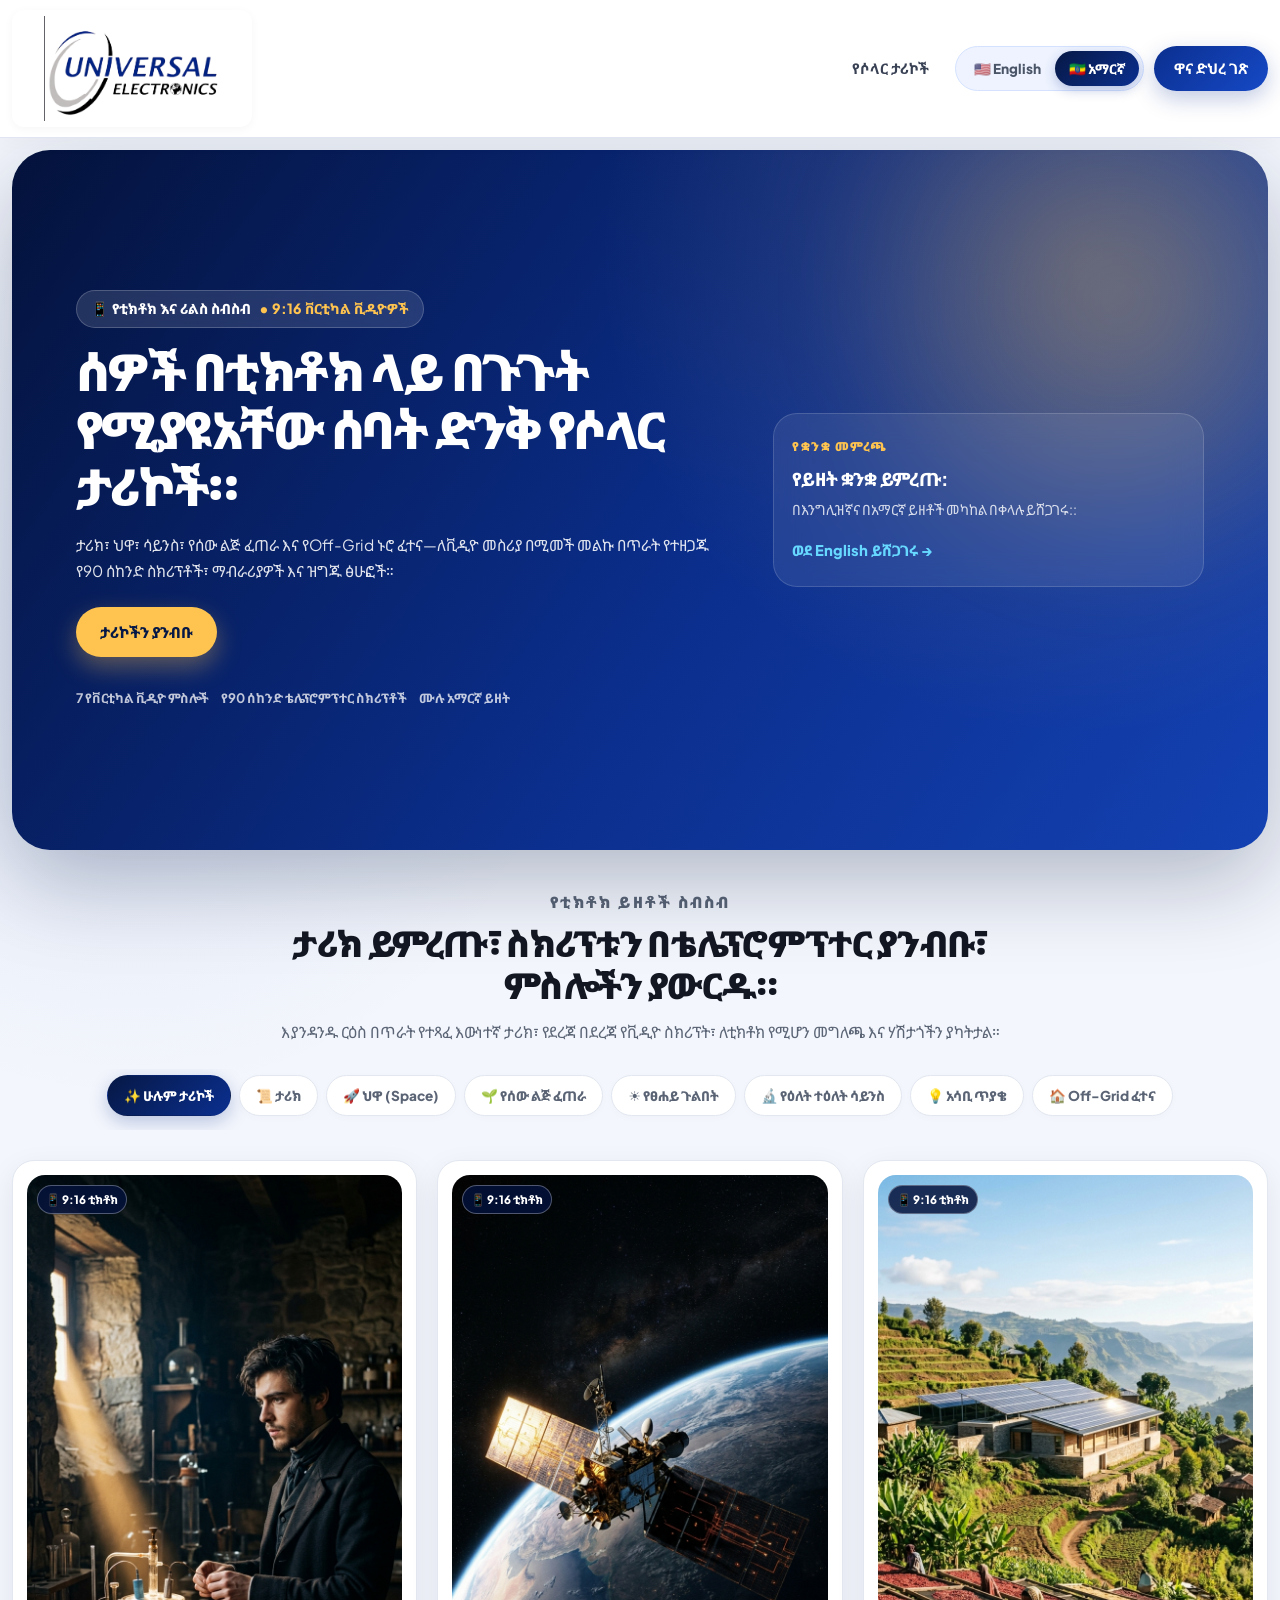
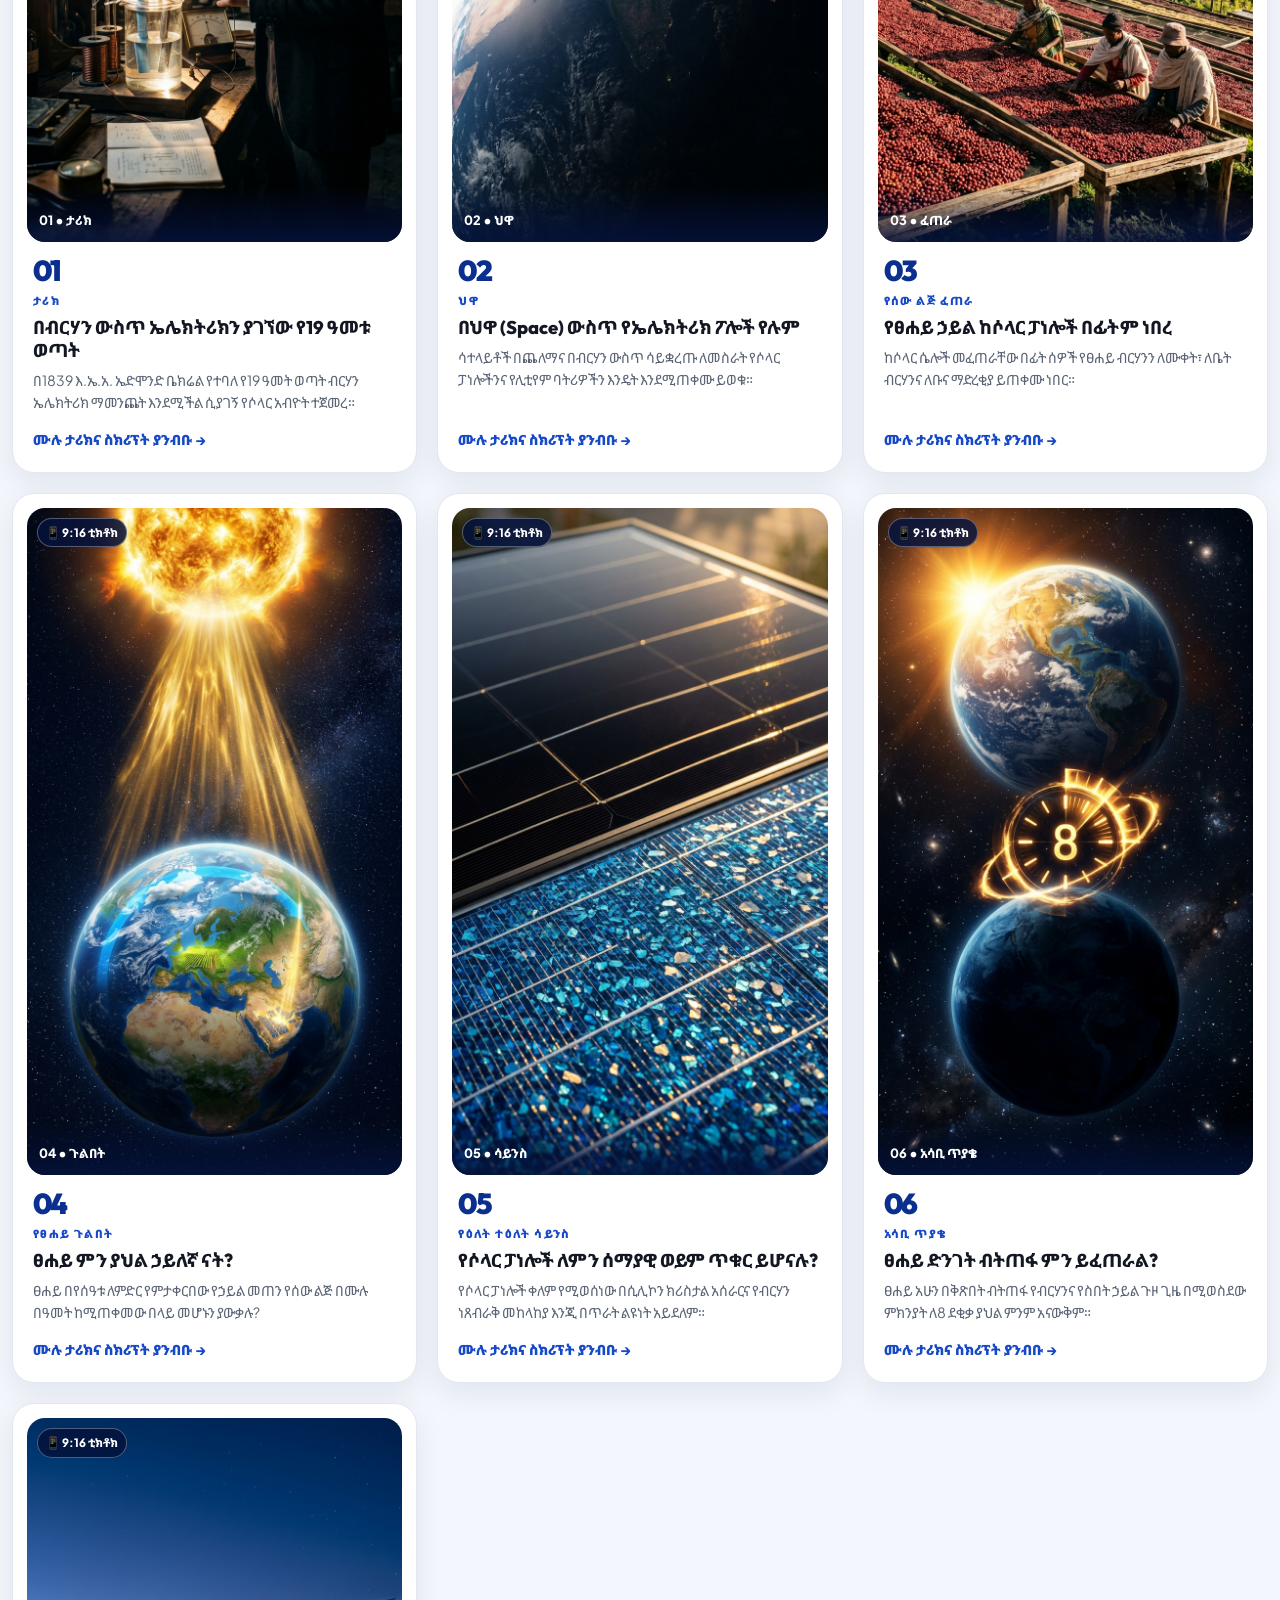
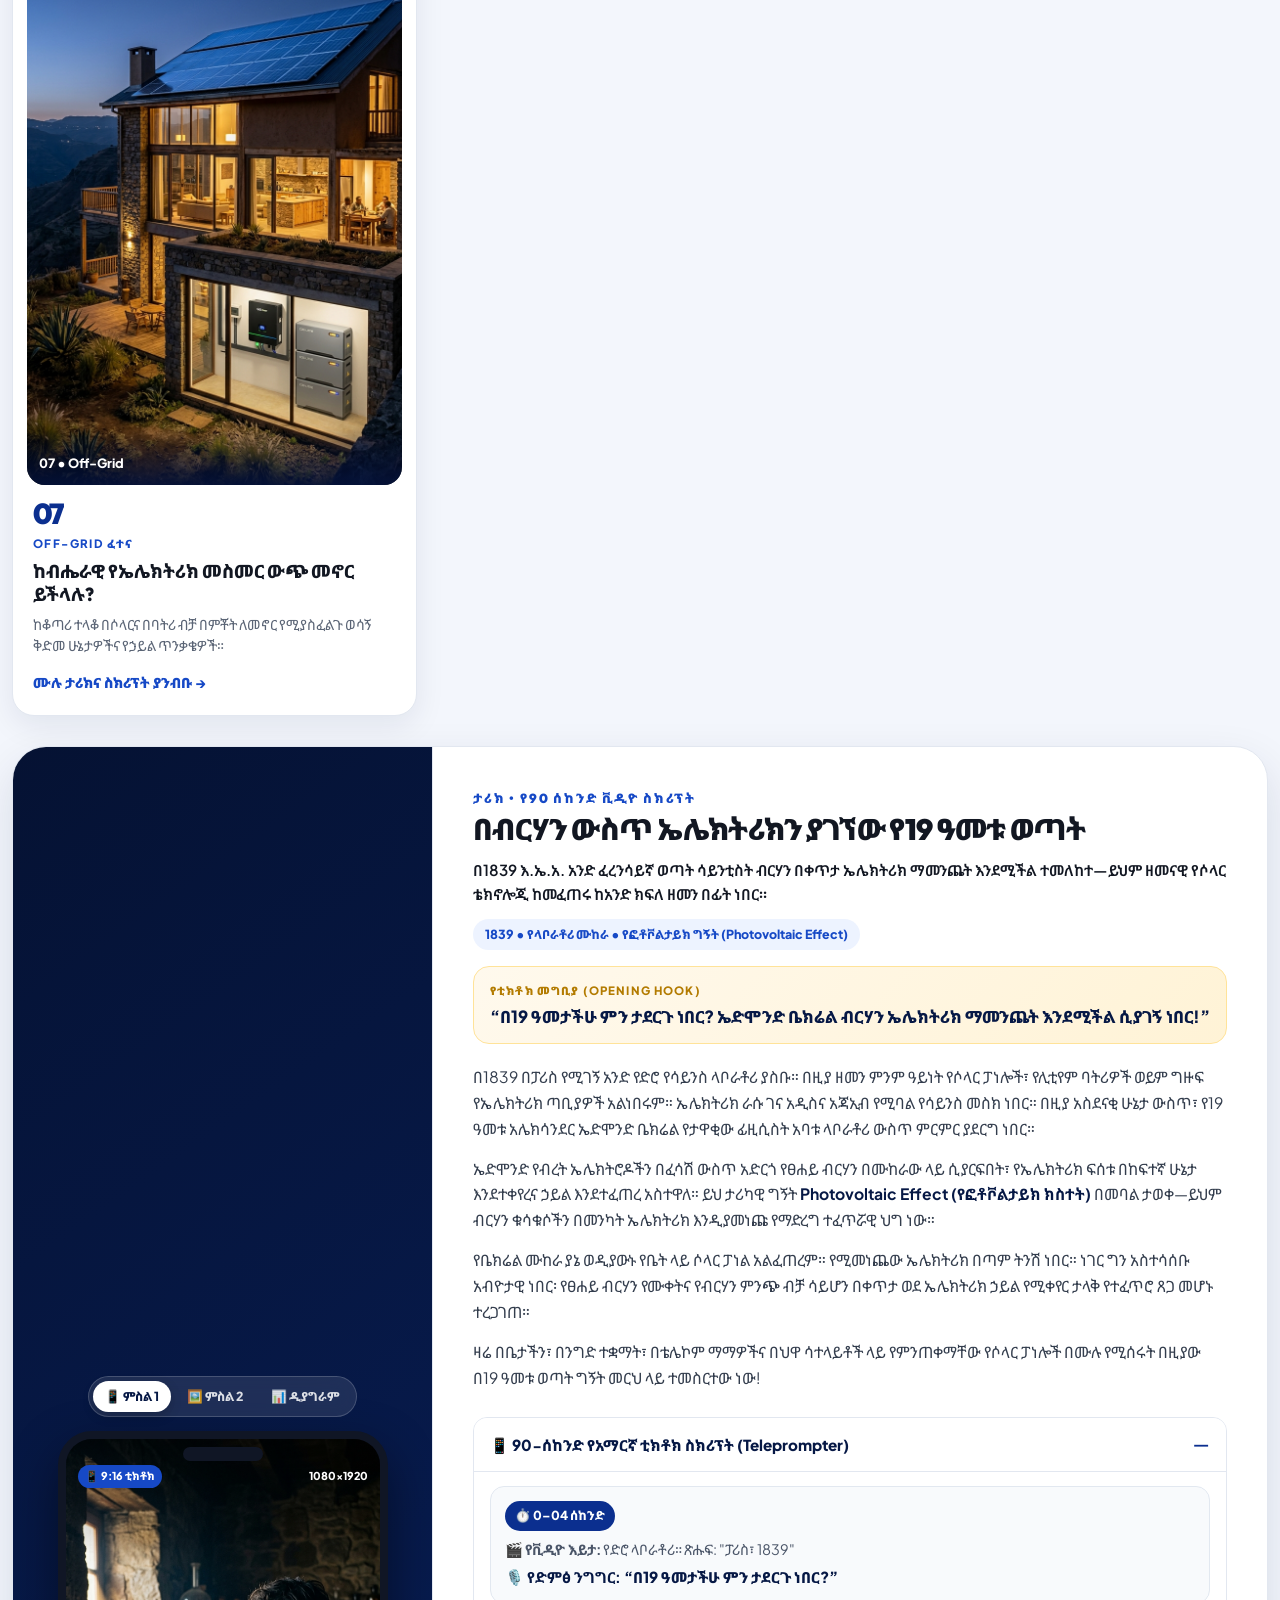
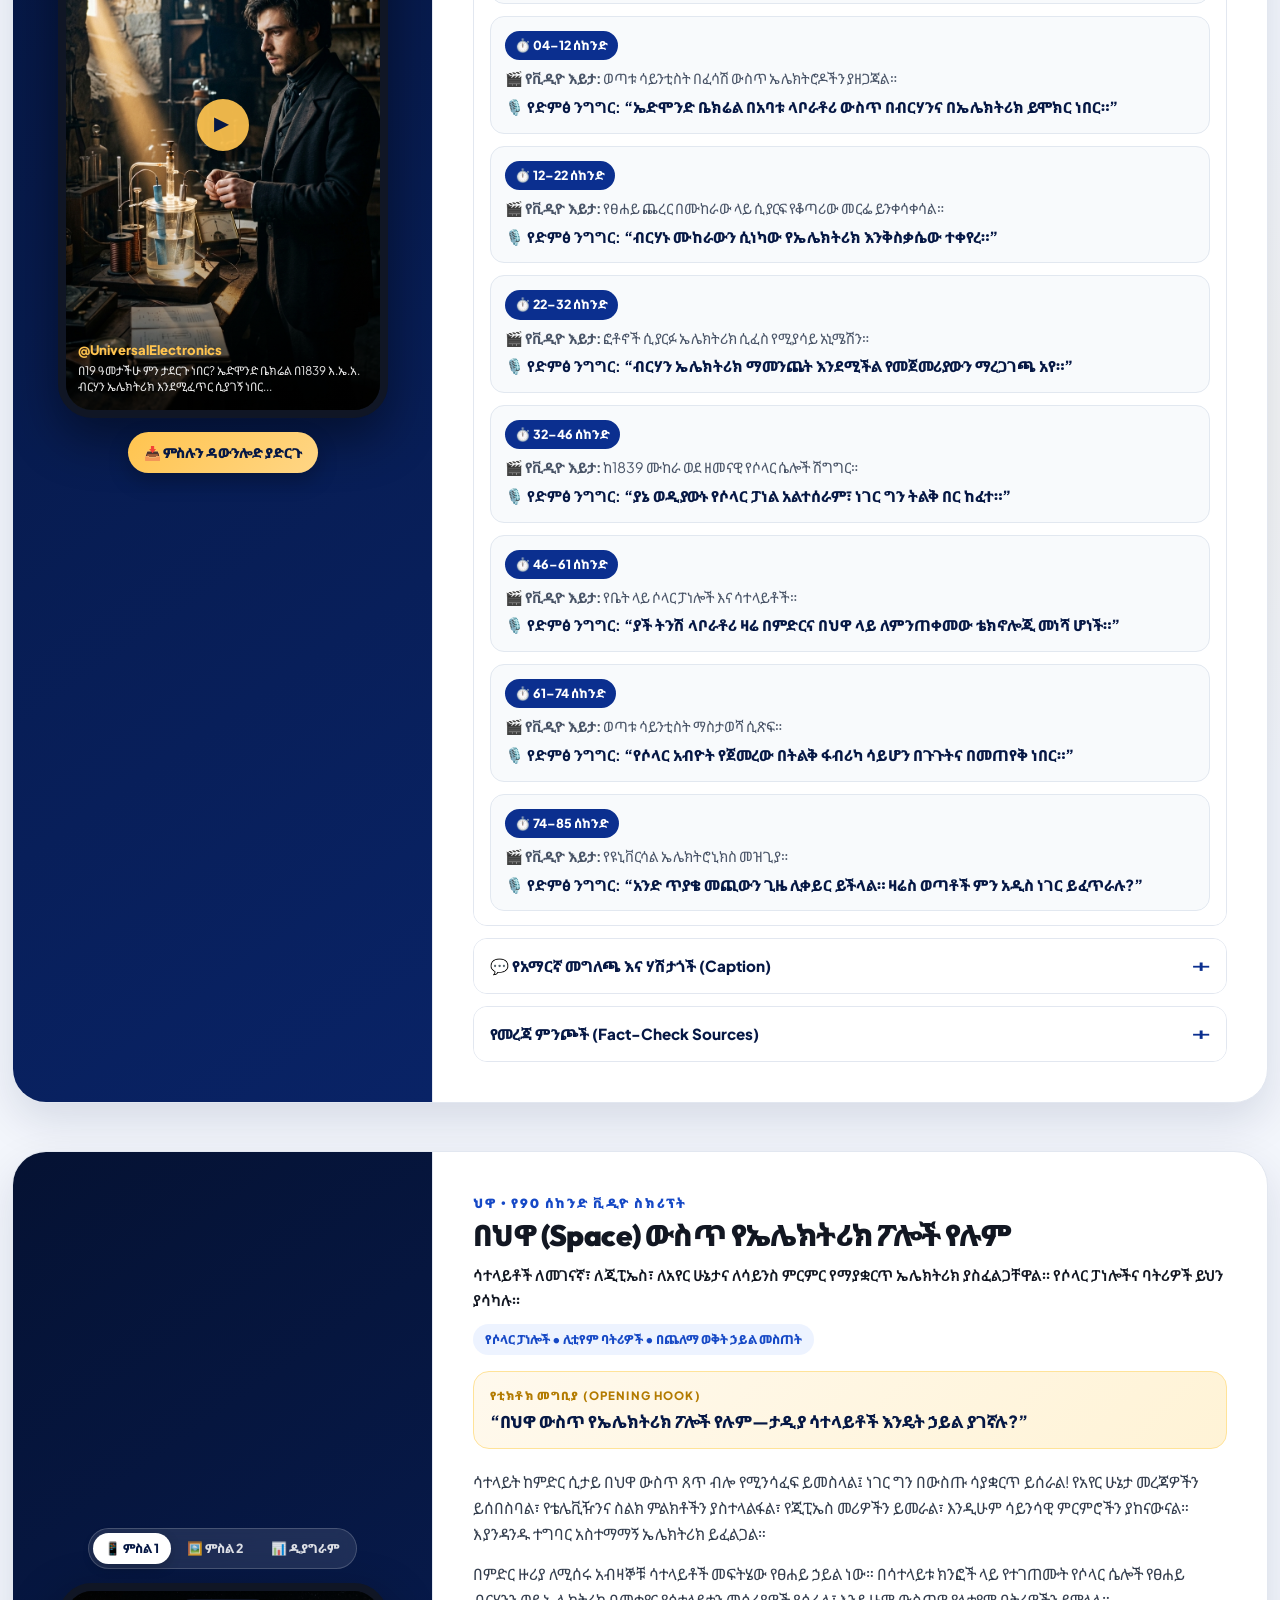
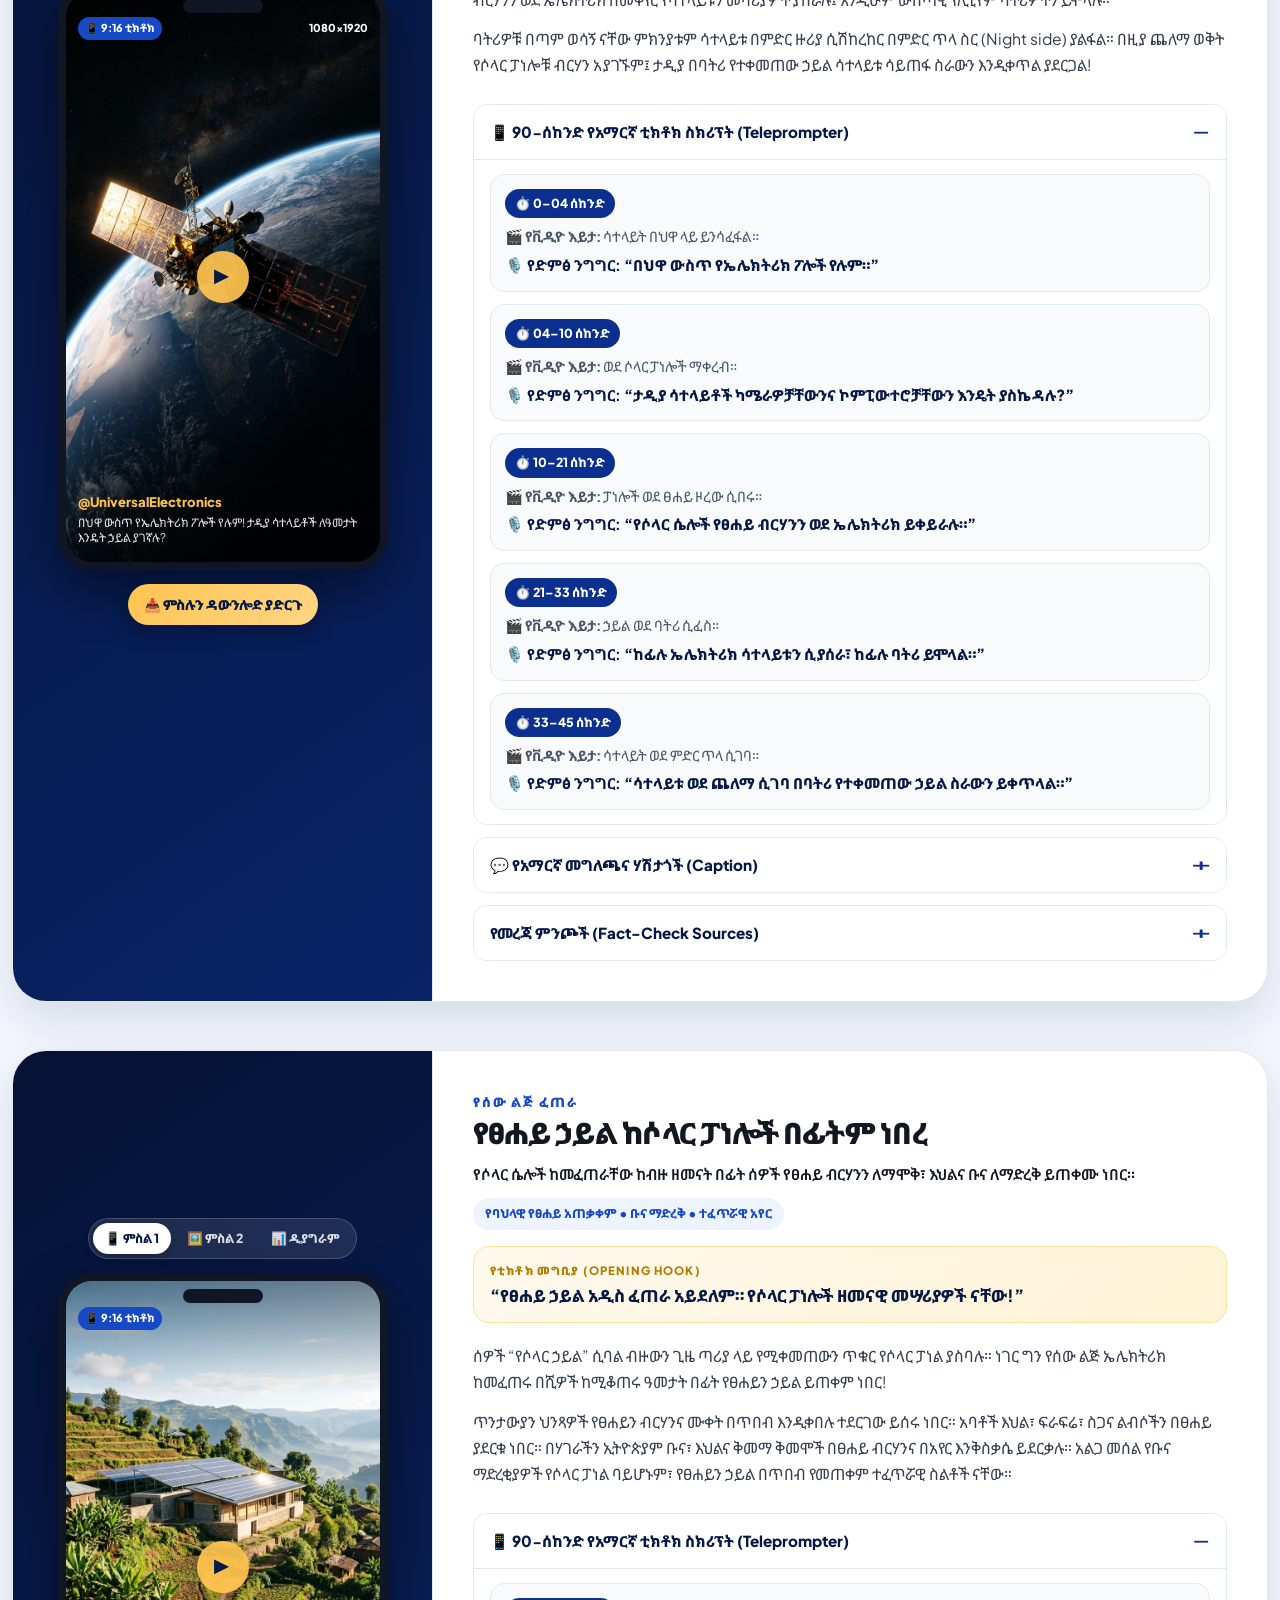
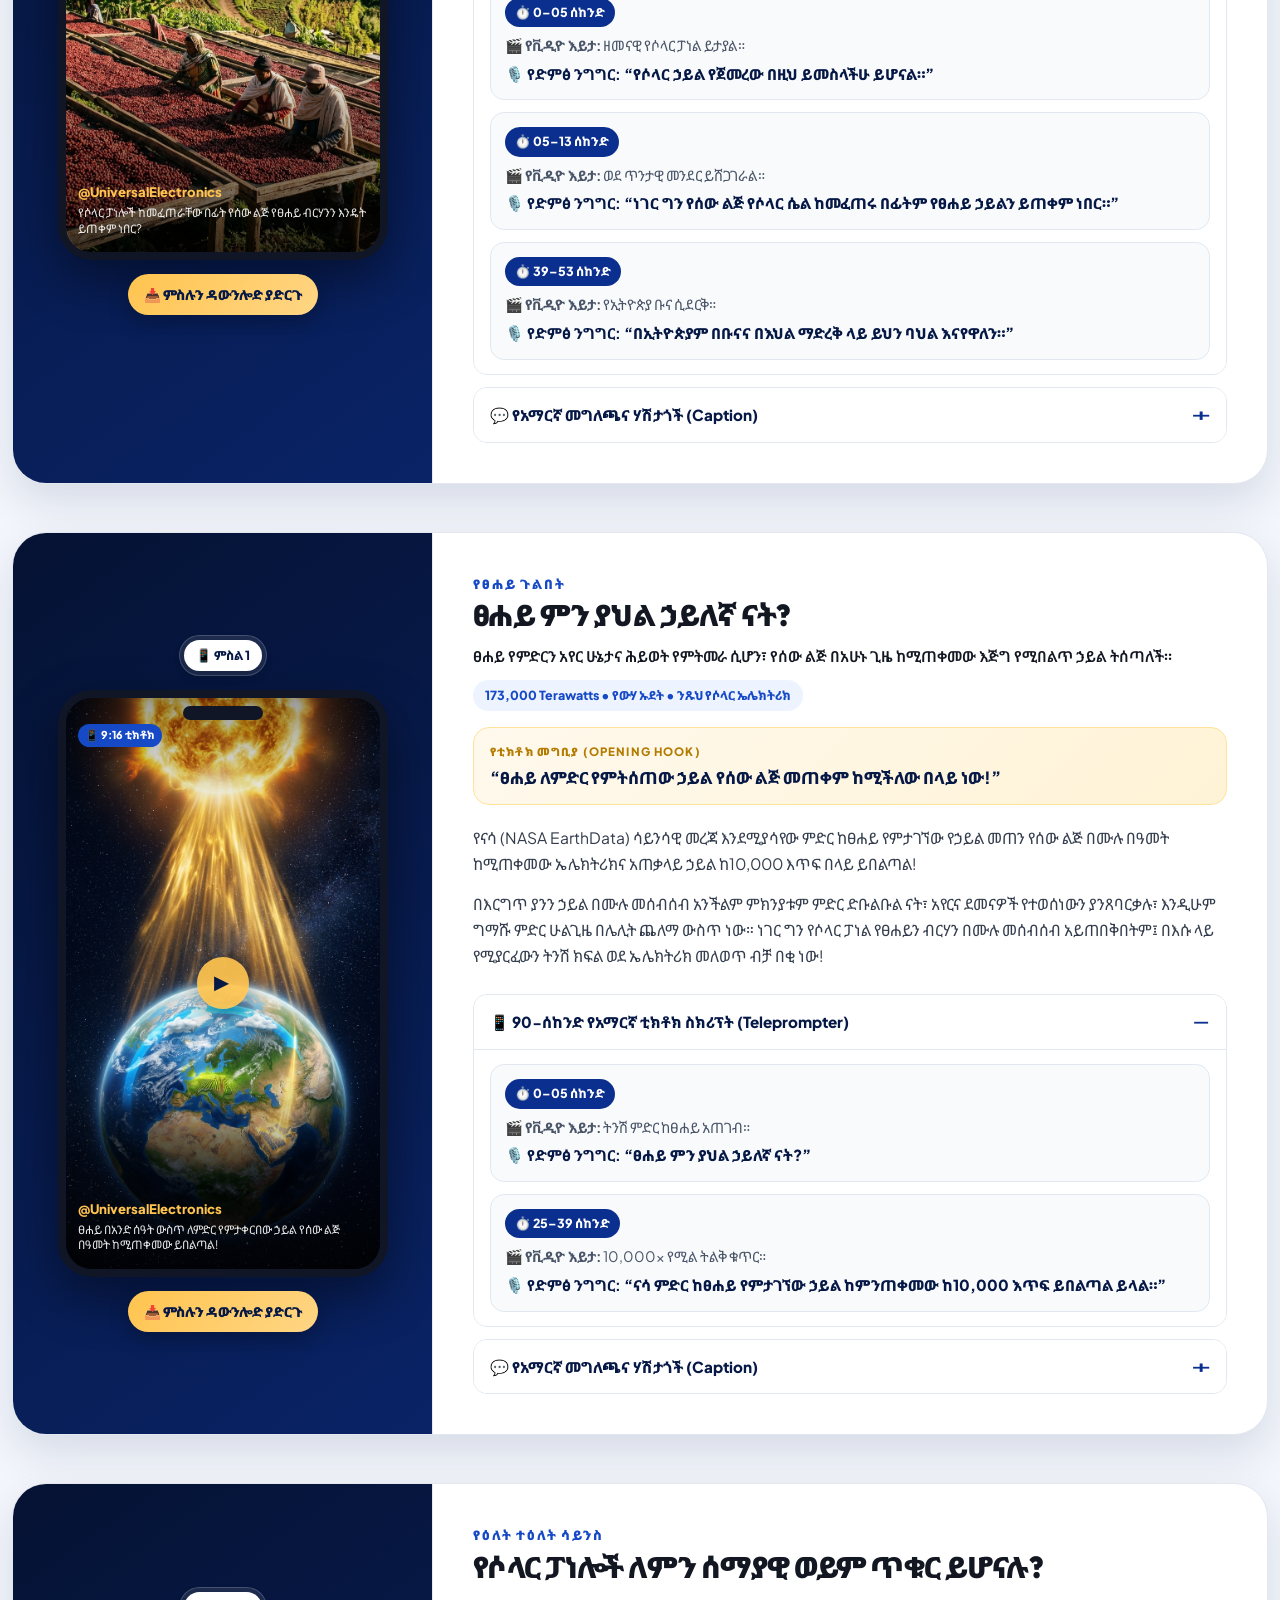
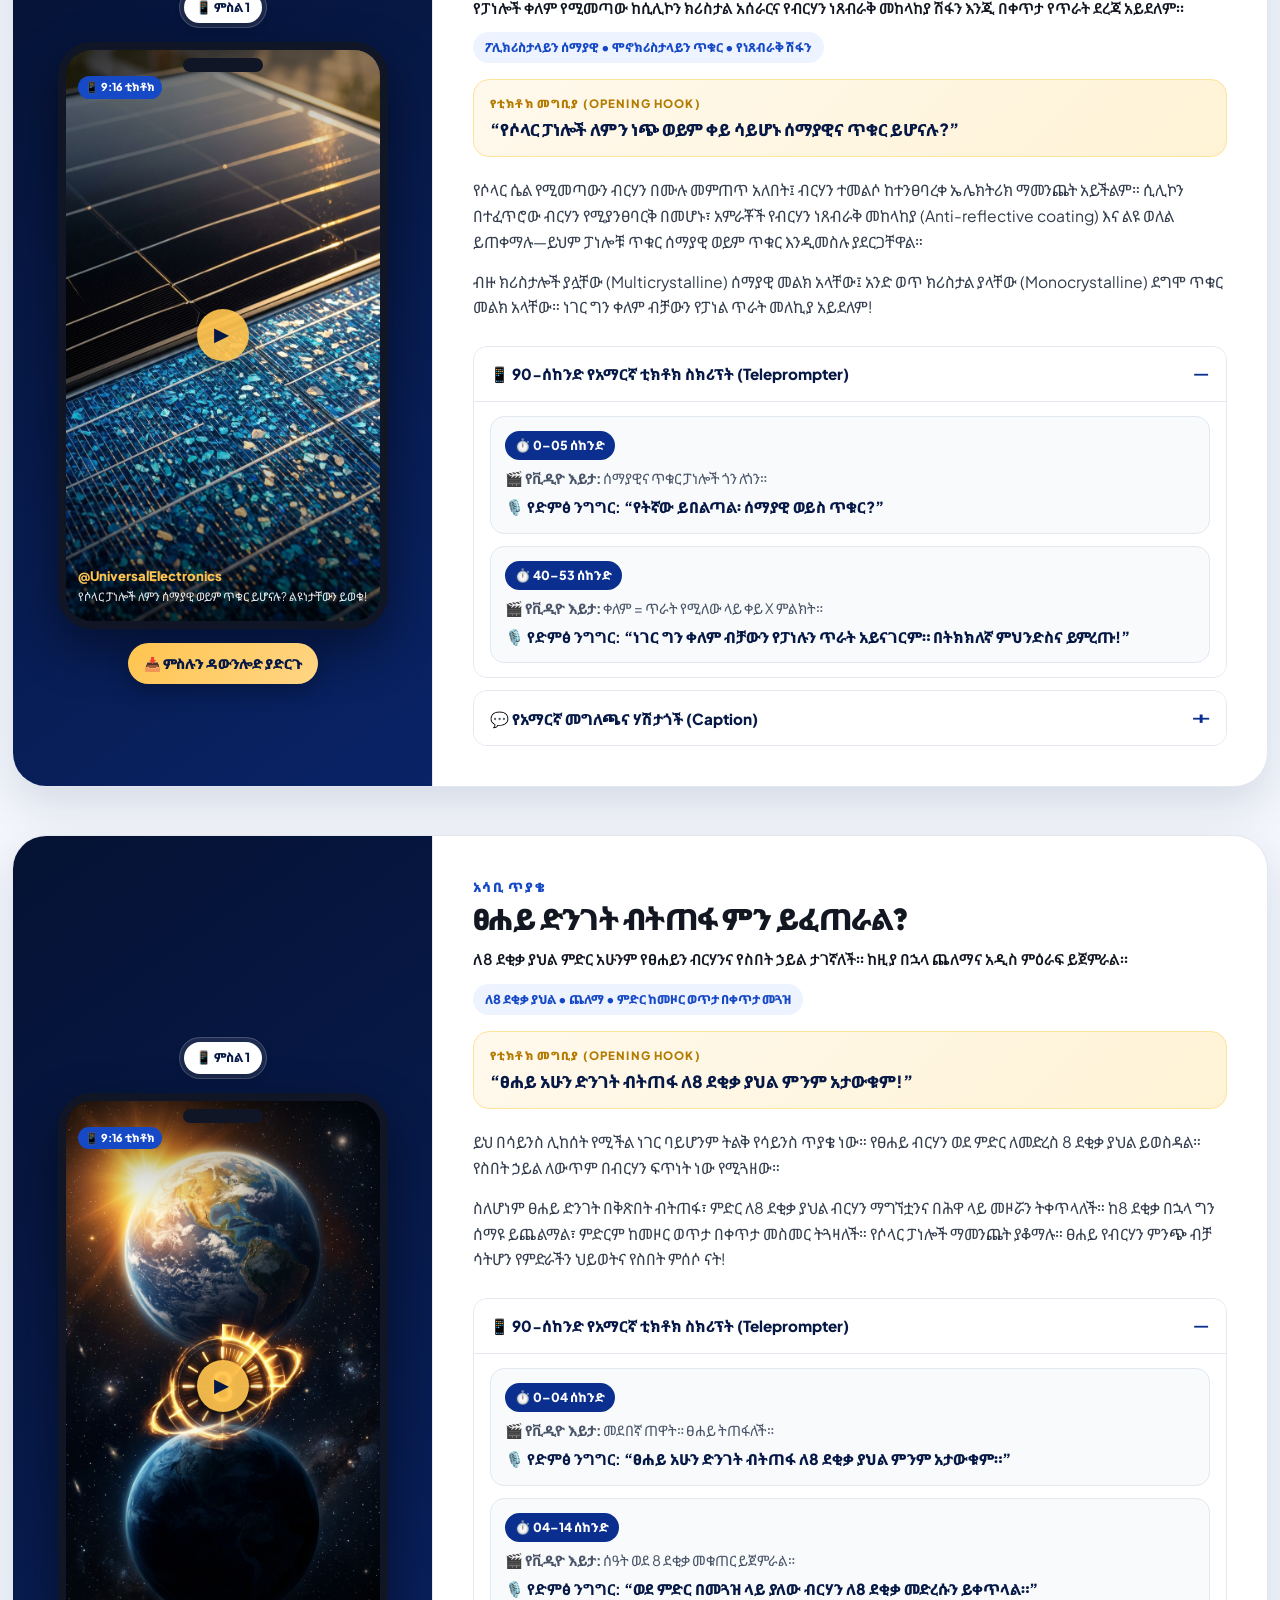
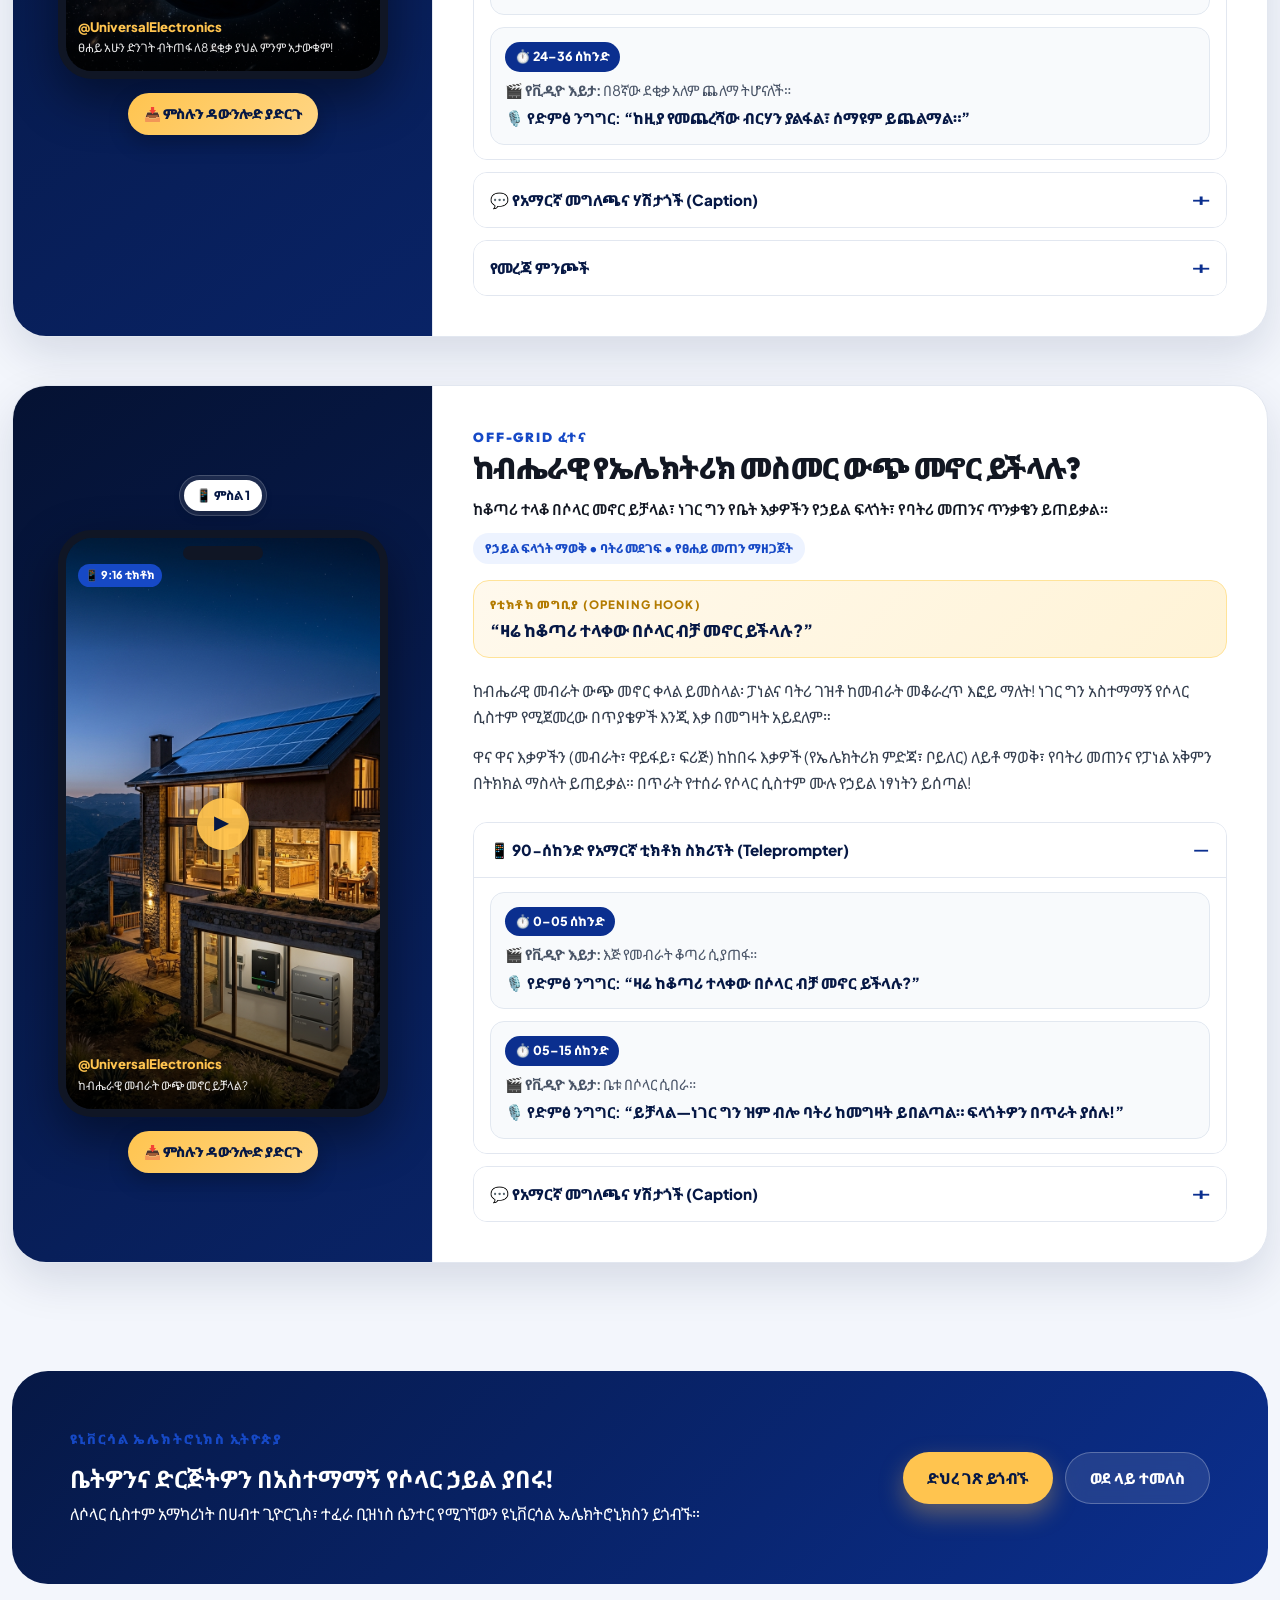
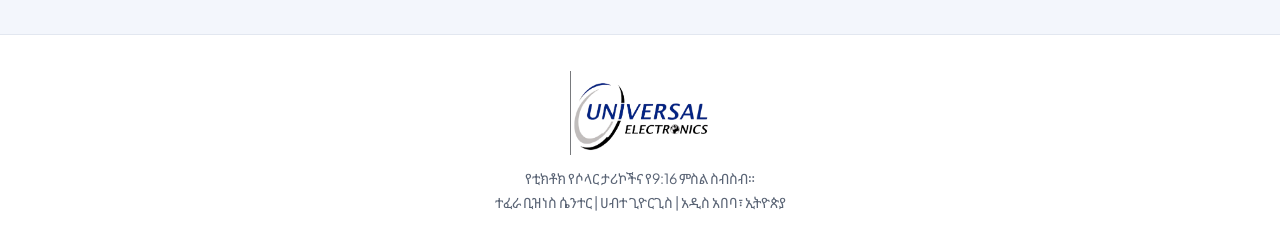
==== commit e4500788: "Replace squished HTML script tables with mobile step cards, remove all AI prompt sections, and perfe" ====
--- a/index_am.html
+++ b/index_am.html
@@ -114,7 +114,7 @@
           <span class="card-index">03</span>
           <span class="card-tag">የሰው ልጅ ፈጠራ</span>
           <h3>የፀሐይ ኃይል ከሶላር ፓነሎች በፊትም ነበረ</h3>
-          <p>ከሶላር ሴሎች መፈጠር ክፍለ ዘመናት በፊት ሰዎች የፀሐይ ብርሃንን ለሙቀት፣ ለቤት ብርሃንና ለቡና ማድረቂያ ይጠቀሙ ነበር።</p>
+          <p>ከሶላር ሴሎች መፈጠራቸው በፊት ሰዎች የፀሐይ ብርሃንን ለሙቀት፣ ለቤት ብርሃንና ለቡና ማድረቂያ ይጠቀሙ ነበር።</p>
           <span class="card-link">ሙሉ ታሪክና ስክሪፕት ያንብቡ →</span>
         </a>
 
@@ -127,7 +127,7 @@
           <span class="card-index">04</span>
           <span class="card-tag">የፀሐይ ጉልበት</span>
           <h3>ፀሐይ ምን ያህል ኃይለኛ ናት?</h3>
-          <p>ፀሐይ በየሰዓቱ ለምድር የምትሰጠው የኃይል መጠን የሰው ልጅ በሙሉ በዓመት ከሚጠቀመው በላይ መሆኑን ያውቃሉ?</p>
+          <p>ፀሐይ በየሰዓቱ ለምድር የምታቀርበው የኃይል መጠን የሰው ልጅ በሙሉ በዓመት ከሚጠቀመው በላይ መሆኑን ያውቃሉ?</p>
           <span class="card-link">ሙሉ ታሪክና ስክሪፕት ያንብቡ →</span>
         </a>
 
@@ -172,7 +172,7 @@
       </div>
     </section>
 
-    <!-- Story Stack with Enhanced Content (NO Prompts Section) -->
+    <!-- Story Stack with Mobile-Optimized Scripts (NO Prompts) -->
     <div class="story-stack">
       
       <!-- Story 01 -->
@@ -220,20 +220,49 @@
 
           <details open>
             <summary>📱 90-ሰከንድ የአማርኛ ቲክቶክ ስክሪፕት (Teleprompter)</summary>
-            <div class="details-content table-wrap">
-              <table>
-                <thead><tr><th>ጊዜ (Timing)</th><th>የቪዲዮ እይታ (Visual)</th><th>የድምፅ ንግግር (Narration)</th></tr></thead>
-                <tbody>
-                  <tr><td>0–04 ሰከንድ</td><td>የድሮ ላቦራቶሪ። ጽሑፍ: "ፓሪስ፣ 1839"</td><td>በ19 ዓመታችሁ ምን ታደርጉ ነበር?</td></tr>
-                  <tr><td>04–12 ሰከንድ</td><td>ወጣቱ ሳይንቲስት በፈሳሽ ውስጥ ኤሌክትሮዶችን ያዘጋጃል።</td><td>ኤድሞንድ ቤክሬል በአባቱ ላቦራቶሪ ውስጥ በብርሃንና በኤሌክትሪክ ይሞክር ነበር።</td></tr>
-                  <tr><td>12–22 ሰከንድ</td><td>የፀሐይ ጨረር በሙከራው ላይ ሲያርፍ የቆጣሪው መርፌ ይንቀሳቀሳል።</td><td>ብርሃኑ ሙከራውን ሲነካው የኤሌክትሪክ እንቅስቃሴው ተቀየረ።</td></tr>
-                  <tr><td>22–32 ሰከንድ</td><td>ፎቶኖች ሲያርፉ ኤሌክትሪክ ሲፈስ የሚያሳይ አኒሜሽን።</td><td>ብርሃን ኤሌክትሪክ ማመንጨት እንደሚችል የመጀመሪያውን ማረጋገጫ አየ።</td></tr>
-                  <tr><td>32–46 ሰከንድ</td><td>ከ1839 ሙከራ ወደ ዘመናዊ የሶላር ሴሎች ሽግግር።</td><td>ያኔ ወዲያውኑ የሶላር ፓነል አልተሰራም፣ ነገር ግን ትልቅ በር ከፈተ።</td></tr>
-                  <tr><td>46–61 ሰከንድ</td><td>የቤት ላይ ሶላር ፓነሎች እና ሳተላይቶች።</td><td>ያች ትንሽ ላቦራቶሪ ዛሬ በምድርና በህዋ ላይ ለምንጠቀመው ቴክኖሎጂ መነሻ ሆነች።</td></tr>
-                  <tr><td>61–74 ሰከንድ</td><td>ወጣቱ ሳይንቲስት ማስታወሻ ሲጽፍ።</td><td>የሶላር አብዮት የጀመረው በትልቅ ፋብሪካ ሳይሆን በጉጉትና በመጠየቅ ነበር።</td></tr>
-                  <tr><td>74–85 ሰከንድ</td><td>የዩኒቨርሳል ኤሌክትሮኒክስ መዝጊያ።</td><td>አንድ ጥያቄ መጪውን ጊዜ ሊቀይር ይችላል። ዛሬስ ወጣቶች ምን አዲስ ነገር ይፈጥራሉ?</td></tr>
-                </tbody>
-              </table>
+            <div class="details-content">
+              <div class="script-steps-list">
+                <div class="script-step-card">
+                  <div class="step-badge">⏱️ 0–04 ሰከንድ</div>
+                  <div class="step-visual">🎬 <strong>የቪዲዮ እይታ:</strong> የድሮ ላቦራቶሪ። ጽሑፍ: "ፓሪስ፣ 1839"</div>
+                  <div class="step-narration">🎙️ <strong>የድምፅ ንግግር:</strong> “በ19 ዓመታችሁ ምን ታደርጉ ነበር?”</div>
+                </div>
+                <div class="script-step-card">
+                  <div class="step-badge">⏱️ 04–12 ሰከንድ</div>
+                  <div class="step-visual">🎬 <strong>የቪዲዮ እይታ:</strong> ወጣቱ ሳይንቲስት በፈሳሽ ውስጥ ኤሌክትሮዶችን ያዘጋጃል።</div>
+                  <div class="step-narration">🎙️ <strong>የድምፅ ንግግር:</strong> “ኤድሞንድ ቤክሬል በአባቱ ላቦራቶሪ ውስጥ በብርሃንና በኤሌክትሪክ ይሞክር ነበር።”</div>
+                </div>
+                <div class="script-step-card">
+                  <div class="step-badge">⏱️ 12–22 ሰከንድ</div>
+                  <div class="step-visual">🎬 <strong>የቪዲዮ እይታ:</strong> የፀሐይ ጨረር በሙከራው ላይ ሲያርፍ የቆጣሪው መርፌ ይንቀሳቀሳል።</div>
+                  <div class="step-narration">🎙️ <strong>የድምፅ ንግግር:</strong> “ብርሃኑ ሙከራውን ሲነካው የኤሌክትሪክ እንቅስቃሴው ተቀየረ።”</div>
+                </div>
+                <div class="script-step-card">
+                  <div class="step-badge">⏱️ 22–32 ሰከንድ</div>
+                  <div class="step-visual">🎬 <strong>የቪዲዮ እይታ:</strong> ፎቶኖች ሲያርፉ ኤሌክትሪክ ሲፈስ የሚያሳይ አኒሜሽን።</div>
+                  <div class="step-narration">🎙️ <strong>የድምፅ ንግግር:</strong> “ብርሃን ኤሌክትሪክ ማመንጨት እንደሚችል የመጀመሪያውን ማረጋገጫ አየ።”</div>
+                </div>
+                <div class="script-step-card">
+                  <div class="step-badge">⏱️ 32–46 ሰከንድ</div>
+                  <div class="step-visual">🎬 <strong>የቪዲዮ እይታ:</strong> ከ1839 ሙከራ ወደ ዘመናዊ የሶላር ሴሎች ሽግግር።</div>
+                  <div class="step-narration">🎙️ <strong>የድምፅ ንግግር:</strong> “ያኔ ወዲያውኑ የሶላር ፓነል አልተሰራም፣ ነገር ግን ትልቅ በር ከፈተ።”</div>
+                </div>
+                <div class="script-step-card">
+                  <div class="step-badge">⏱️ 46–61 ሰከንድ</div>
+                  <div class="step-visual">🎬 <strong>የቪዲዮ እይታ:</strong> የቤት ላይ ሶላር ፓነሎች እና ሳተላይቶች።</div>
+                  <div class="step-narration">🎙️ <strong>የድምፅ ንግግር:</strong> “ያች ትንሽ ላቦራቶሪ ዛሬ በምድርና በህዋ ላይ ለምንጠቀመው ቴክኖሎጂ መነሻ ሆነች።”</div>
+                </div>
+                <div class="script-step-card">
+                  <div class="step-badge">⏱️ 61–74 ሰከንድ</div>
+                  <div class="step-visual">🎬 <strong>የቪዲዮ እይታ:</strong> ወጣቱ ሳይንቲስት ማስታወሻ ሲጽፍ።</div>
+                  <div class="step-narration">🎙️ <strong>የድምፅ ንግግር:</strong> “የሶላር አብዮት የጀመረው በትልቅ ፋብሪካ ሳይሆን በጉጉትና በመጠየቅ ነበር።”</div>
+                </div>
+                <div class="script-step-card">
+                  <div class="step-badge">⏱️ 74–85 ሰከንድ</div>
+                  <div class="step-visual">🎬 <strong>የቪዲዮ እይታ:</strong> የዩኒቨርሳል ኤሌክትሮኒክስ መዝጊያ።</div>
+                  <div class="step-narration">🎙️ <strong>የድምፅ ንግግር:</strong> “አንድ ጥያቄ መጪውን ጊዜ ሊቀይር ይችላል። ዛሬስ ወጣቶች ምን አዲስ ነገር ይፈጥራሉ?”</div>
+                </div>
+              </div>
             </div>
           </details>
 
@@ -298,20 +327,34 @@
 
           <details open>
             <summary>📱 90-ሰከንድ የአማርኛ ቲክቶክ ስክሪፕት (Teleprompter)</summary>
-            <div class="details-content table-wrap">
-              <table>
-                <thead><tr><th>ጊዜ (Timing)</th><th>የቪዲዮ እይታ (Visual)</th><th>የድምፅ ንግግር (Narration)</th></tr></thead>
-                <tbody>
-                  <tr><td>0–04 ሰከንድ</td><td>ሳተላይት በህዋ ላይ ይንሳፈፋል።</td><td>በህዋ ውስጥ የኤሌክትሪክ ፖሎች የሉም።</td></tr>
-                  <tr><td>04–10 ሰከንድ</td><td>ወደ ሶላር ፓነሎች ማቀረብ።</td><td>ታዲያ ሳተላይቶች ካሜራዎቻቸውንና ኮምፒውተሮቻቸውን እንዴት ያስኬዳሉ?</td></tr>
-                  <tr><td>10–21 ሰከንድ</td><td>ፓነሎች ወደ ፀሐይ ዞረው ሲበሩ።</td><td>የሶላር ሴሎች የፀሐይ ብርሃንን ወደ ኤሌክትሪክ ይቀይራሉ።</td></tr>
-                  <tr><td>21–33 ሰከንድ</td><td>ኃይል ወደ ባትሪ ሲፈስ።</td><td>ከፊሉ ኤሌክትሪክ ሳተላይቱን ሲያሰራ፣ ከፊሉ ባትሪ ይሞላል።</td></tr>
-                  <tr><td>33–45 ሰከንድ</td><td>ሳተላይት ወደ ምድር ጥላ ሲገባ።</td><td>ሳተላይቱ ወደ ጨለማ ሲገባ በባትሪ የተቀመጠው ኃይል ስራውን ይቀጥላል።</td></tr>
-                  <tr><td>45–59 ሰከንድ</td><td>የመገናኛና የቁጥጥር ስራ ሲቀጥል።</td><td>ያ የተቀመጠ ኃይል ብርሃን እስኪመለስ ድረስ መሳሪያዎቹን ያሰራል።</td></tr>
-                  <tr><td>59–72 ሰከንድ</td><td>ወደ ቤት ወይም ድርጅት የሶላር ሲስተም ሽግግር።</td><td>በምድር ላይም መርሁ ተመሳሳይ ነው፡ ማመንጨት፣ ማስቀመጥና መጠቀም!</td></tr>
-                  <tr><td>72–84 ሰከንድ</td><td>የምድርና ሳተላይት ሰፊ እይታ።</td><td>የሶላር ኃይል በህዋ ላይ የላቀ ቴክኖሎጂን ማስሄድ ከቻለ፣ በምድር ላይ ምን ያህል ሊረዳን እንደሚችል አስቡት!</td></tr>
-                </tbody>
-              </table>
+            <div class="details-content">
+              <div class="script-steps-list">
+                <div class="script-step-card">
+                  <div class="step-badge">⏱️ 0–04 ሰከንድ</div>
+                  <div class="step-visual">🎬 <strong>የቪዲዮ እይታ:</strong> ሳተላይት በህዋ ላይ ይንሳፈፋል።</div>
+                  <div class="step-narration">🎙️ <strong>የድምፅ ንግግር:</strong> “በህዋ ውስጥ የኤሌክትሪክ ፖሎች የሉም።”</div>
+                </div>
+                <div class="script-step-card">
+                  <div class="step-badge">⏱️ 04–10 ሰከንድ</div>
+                  <div class="step-visual">🎬 <strong>የቪዲዮ እይታ:</strong> ወደ ሶላር ፓነሎች ማቀረብ።</div>
+                  <div class="step-narration">🎙️ <strong>የድምፅ ንግግር:</strong> “ታዲያ ሳተላይቶች ካሜራዎቻቸውንና ኮምፒውተሮቻቸውን እንዴት ያስኬዳሉ?”</div>
+                </div>
+                <div class="script-step-card">
+                  <div class="step-badge">⏱️ 10–21 ሰከንድ</div>
+                  <div class="step-visual">🎬 <strong>የቪዲዮ እይታ:</strong> ፓነሎች ወደ ፀሐይ ዞረው ሲበሩ።</div>
+                  <div class="step-narration">🎙️ <strong>የድምፅ ንግግር:</strong> “የሶላር ሴሎች የፀሐይ ብርሃንን ወደ ኤሌክትሪክ ይቀይራሉ።”</div>
+                </div>
+                <div class="script-step-card">
+                  <div class="step-badge">⏱️ 21–33 ሰከንድ</div>
+                  <div class="step-visual">🎬 <strong>የቪዲዮ እይታ:</strong> ኃይል ወደ ባትሪ ሲፈስ።</div>
+                  <div class="step-narration">🎙️ <strong>የድምፅ ንግግር:</strong> “ከፊሉ ኤሌክትሪክ ሳተላይቱን ሲያሰራ፣ ከፊሉ ባትሪ ይሞላል።”</div>
+                </div>
+                <div class="script-step-card">
+                  <div class="step-badge">⏱️ 33–45 ሰከንድ</div>
+                  <div class="step-visual">🎬 <strong>የቪዲዮ እይታ:</strong> ሳተላይት ወደ ምድር ጥላ ሲገባ።</div>
+                  <div class="step-narration">🎙️ <strong>የድምፅ ንግግር:</strong> “ሳተላይቱ ወደ ጨለማ ሲገባ በባትሪ የተቀመጠው ኃይል ስራውን ይቀጥላል።”</div>
+                </div>
+              </div>
             </div>
           </details>
 
@@ -365,24 +408,28 @@
           <div class="article-copy">
             <p>ሰዎች “የሶላር ኃይል” ሲባል ብዙውን ጊዜ ጣሪያ ላይ የሚቀመጠውን ጥቁር የሶላር ፓነል ያስባሉ። ነገር ግን የሰው ልጅ ኤሌክትሪክ ከመፈጠሩ በሺዎች ከሚቆጠሩ ዓመታት በፊት የፀሐይን ኃይል ይጠቀም ነበር!</p>
             <p>ጥንታውያን ህንጻዎች የፀሐይን ብርሃንና ሙቀት በጥበብ እንዲቀበሉ ተደርገው ይሰሩ ነበር። አባቶች እህል፣ ፍራፍሬ፣ ስጋና ልብሶችን በፀሐይ ያደርቁ ነበር። በሃገራችን ኢትዮጵያም ቡና፣ እህልና ቅመማ ቅመሞች በፀሐይ ብርሃንና በአየር እንቅስቃሴ ይደርቃሉ። አልጋ መሰል የቡና ማድረቂያዎች የሶላር ፓነል ባይሆኑም፣ የፀሐይን ኃይል በጥበብ የመጠቀም ተፈጥሯዊ ስልቶች ናቸው።</p>
-            <p>ዘመናዊ የሶላር ፓነሎች አዲስ አቅም ጨመሩ፡ ብርሃኑን በቀጥታ ወደ ኤሌክትሪክ በመቀየር መብራት፣ ኮምፒውተርና ፍሪጅ እንዲሰሩ አደረጉ። መሣሪያው ተቀየረ እንጂ የኃይል ምንጩ ያው የጥንቱ ፀሐይ ነው!</p>
           </div>
 
           <details open>
             <summary>📱 90-ሰከንድ የአማርኛ ቲክቶክ ስክሪፕት (Teleprompter)</summary>
-            <div class="details-content table-wrap">
-              <table>
-                <thead><tr><th>ጊዜ (Timing)</th><th>የቪዲዮ እይታ (Visual)</th><th>የድምፅ ንግግር (Narration)</th></tr></thead>
-                <tbody>
-                  <tr><td>0–05 ሰከንድ</td><td>ዘመናዊ የሶላር ፓነል ይታያል።</td><td>የሶላር ኃይል የጀመረው በዚህ ይመስላችሁ ይሆናል።</td></tr>
-                  <tr><td>05–13 ሰከንድ</td><td>ወደ ጥንታዊ መንደር ይሸጋገራል።</td><td>ነገር ግን የሰው ልጅ የሶላር ሴል ከመፈጠሩ በፊትም የፀሐይ ኃይልን ይጠቀም ነበር።</td></tr>
-                  <tr><td>13–26 ሰከንድ</td><td>ብርሃን ወደ ህንጻ ሲገባ።</td><td>ህንጻዎች የፀሐይ ብርሃንና ሙቀት እንዲቀበሉ ተደርገው ይሰሩ ነበር።</td></tr>
-                  <tr><td>26–39 ሰከንድ</td><td>እህልና ልብስ በፀሐይ ሲደርቅ።</td><td>ህበረተሰቡ ለምግብ ማድረቂያና ለዕለት ተዕለት ስራ ይጠቀምበት ነበር።</td></tr>
-                  <tr><td>39–53 ሰከንድ</td><td>የኢትዮጵያ ቡና ሲደርቅ።</td><td>በኢትዮጵያም በቡናና በእህል ማድረቅ ላይ ይህን ባህል እናየዋለን።</td></tr>
-                  <tr><td>53–66 ሰከንድ</td><td>ብርሃን ወደ ኤሌክትሪክ ሲቀየር።</td><td>ልዩነቱ ዘመናዊ ፓነሎች ብርሃኑን ወደ ኤሌክትሪክ ይቀይሩታል።</td></tr>
-                  <tr><td>66–78 ሰከንድ</td><td>ጥንታዊና ዘመናዊ ጎን ለጎን።</td><td>መሣሪያው ተቀየረ እንጂ የኃይል ምንጩ አልተቀየረም።</td></tr>
-                </tbody>
-              </table>
+            <div class="details-content">
+              <div class="script-steps-list">
+                <div class="script-step-card">
+                  <div class="step-badge">⏱️ 0–05 ሰከንድ</div>
+                  <div class="step-visual">🎬 <strong>የቪዲዮ እይታ:</strong> ዘመናዊ የሶላር ፓነል ይታያል።</div>
+                  <div class="step-narration">🎙️ <strong>የድምፅ ንግግር:</strong> “የሶላር ኃይል የጀመረው በዚህ ይመስላችሁ ይሆናል።”</div>
+                </div>
+                <div class="script-step-card">
+                  <div class="step-badge">⏱️ 05–13 ሰከንድ</div>
+                  <div class="step-visual">🎬 <strong>የቪዲዮ እይታ:</strong> ወደ ጥንታዊ መንደር ይሸጋገራል።</div>
+                  <div class="step-narration">🎙️ <strong>የድምፅ ንግግር:</strong> “ነገር ግን የሰው ልጅ የሶላር ሴል ከመፈጠሩ በፊትም የፀሐይ ኃይልን ይጠቀም ነበር።”</div>
+                </div>
+                <div class="script-step-card">
+                  <div class="step-badge">⏱️ 39–53 ሰከንድ</div>
+                  <div class="step-visual">🎬 <strong>የቪዲዮ እይታ:</strong> የኢትዮጵያ ቡና ሲደርቅ።</div>
+                  <div class="step-narration">🎙️ <strong>የድምፅ ንግግር:</strong> “በኢትዮጵያም በቡናና በእህል ማድረቅ ላይ ይህን ባህል እናየዋለን።”</div>
+                </div>
+              </div>
             </div>
           </details>
 
@@ -434,16 +481,19 @@
 
           <details open>
             <summary>📱 90-ሰከንድ የአማርኛ ቲክቶክ ስክሪፕት (Teleprompter)</summary>
-            <div class="details-content table-wrap">
-              <table>
-                <thead><tr><th>ጊዜ (Timing)</th><th>የቪዲዮ እይታ (Visual)</th><th>የድምፅ ንግግር (Narration)</th></tr></thead>
-                <tbody>
-                  <tr><td>0–05 ሰከንድ</td><td>ትንሽ ምድር ከፀሐይ አጠገብ።</td><td>ፀሐይ ምን ያህል ኃይለኛ ናት?</td></tr>
-                  <tr><td>05–14 ሰከንድ</td><td>ኃይል ወደ ምድር ሲፈስ።</td><td>ከፀሐይ የሚወጣው አነስተኛ ክፍል ብቻ ነው ወደ ምድር የሚደርሰው።</td></tr>
-                  <tr><td>25–39 ሰከንድ</td><td>10,000× የሚል ትልቅ ቁጥር።</td><td>ናሳ ምድር ከፀሐይ የምታገኘው ኃይል ከምንጠቀመው ከ10,000 እጥፍ ይበልጣል ይላል።</td></tr>
-                  <tr><td>51–65 ሰከንድ</td><td>ፓነሎች ብርሃን ሲቀበሉ።</td><td>የተወሰነውን ክፍል እንኳን መሰብሰብ ቤቶችንና ፋብሪካዎችን ለማብራት በቂ ነው!</td></tr>
-                </tbody>
-              </table>
+            <div class="details-content">
+              <div class="script-steps-list">
+                <div class="script-step-card">
+                  <div class="step-badge">⏱️ 0–05 ሰከንድ</div>
+                  <div class="step-visual">🎬 <strong>የቪዲዮ እይታ:</strong> ትንሽ ምድር ከፀሐይ አጠገብ።</div>
+                  <div class="step-narration">🎙️ <strong>የድምፅ ንግግር:</strong> “ፀሐይ ምን ያህል ኃይለኛ ናት?”</div>
+                </div>
+                <div class="script-step-card">
+                  <div class="step-badge">⏱️ 25–39 ሰከንድ</div>
+                  <div class="step-visual">🎬 <strong>የቪዲዮ እይታ:</strong> 10,000× የሚል ትልቅ ቁጥር።</div>
+                  <div class="step-narration">🎙️ <strong>የድምፅ ንግግር:</strong> “ናሳ ምድር ከፀሐይ የምታገኘው ኃይል ከምንጠቀመው ከ10,000 እጥፍ ይበልጣል ይላል።”</div>
+                </div>
+              </div>
             </div>
           </details>
           <details><summary>💬 የአማርኛ መግለጫና ሃሽታጎች (Caption)</summary><div class="details-content"><p>ምድር ከፀሐይ የምታገኘው ኃይል የሰው ልጅ ከሚጠቀመው ከ10,000 እጥፍ ይበልጣል። የሶላር ቴክኖሎጂ ተፈጥሮ የሰጠችንን ታላቅ ኃይል በጥበብ የመጠቀም መንገድ ነው! #ዩኒቨርሳልኤሌክትሮኒክስ #ፀሐይ #ኢትዮጵያ</p></div></details>
@@ -480,20 +530,24 @@
 
           <div class="article-copy">
             <p>የሶላር ሴል የሚመጣውን ብርሃን በሙሉ መምጠጥ አለበት፤ ብርሃን ተመልሶ ከተንፀባረቀ ኤሌክትሪክ ማመንጨት አይችልም። ሲሊኮን በተፈጥሮው ብርሃን የሚያንፀባርቅ በመሆኑ፣ አምራቾች የብርሃን ነጸብራቅ መከላከያ (Anti-reflective coating) እና ልዩ ወለል ይጠቀማሉ—ይህም ፓነሎቹ ጥቁር ሰማያዊ ወይም ጥቁር እንዲመስሉ ያደርጋቸዋል።</p>
-            <p>ብዙ ክሪስታሎች ያሏቸው (Multicrystalline) ሰማያዊ መልክ አላቸው፤ አንድ ወጥ ክሪስታል ያላቸው (Monocrystalline) ደግሞ ጥቁር መልክ አላቸው። ነገር ግን ቀለም ብቻውን የፓነል ጥራት መለኪያ አይደለም! ጥራቱ የሚለካው በዋስትና፣ በፋብሪካ ደረጃ፣ በሙቀት መቋቋም አቅምና በትክክለኛ ገጠማ ነው!</p>
+            <p>ብዙ ክሪስታሎች ያሏቸው (Multicrystalline) ሰማያዊ መልክ አላቸው፤ አንድ ወጥ ክሪስታል ያላቸው (Monocrystalline) ደግሞ ጥቁር መልክ አላቸው። ነገር ግን ቀለም ብቻውን የፓነል ጥራት መለኪያ አይደለም!</p>
           </div>
 
           <details open>
             <summary>📱 90-ሰከንድ የአማርኛ ቲክቶክ ስክሪፕት (Teleprompter)</summary>
-            <div class="details-content table-wrap">
-              <table>
-                <thead><tr><th>ጊዜ (Timing)</th><th>የቪዲዮ እይታ (Visual)</th><th>የድምፅ ንግግር (Narration)</th></tr></thead>
-                <tbody>
-                  <tr><td>0–05 ሰከንድ</td><td>ሰማያዊና ጥቁር ፓነሎች ጎን ለጎን።</td><td>የትኛው ይበልጣል፡ ሰማያዊ ወይስ ጥቁር?</td></tr>
-                  <tr><td>05–15 ሰከንድ</td><td>ብርሃን በሲሊኮን ሲያንፀባርቅ።</td><td>የሶላር ሴሎች ብርሃን መምጠጥ አለባቸው። ተመልሶ የተንፀባረቀ ብርሃን ኤሌክትሪክ አይሆንም።</td></tr>
-                  <tr><td>40–53 ሰከንድ</td><td>ቀለም = ጥራት የሚለው ላይ ቀይ X ምልክት።</td><td>ነገር ግን ቀለም ብቻውን የፓነሉን ጥራት አይናገርም። በትክክለኛ ምህንድስና ይምረጡ!</td></tr>
-                </tbody>
-              </table>
+            <div class="details-content">
+              <div class="script-steps-list">
+                <div class="script-step-card">
+                  <div class="step-badge">⏱️ 0–05 ሰከንድ</div>
+                  <div class="step-visual">🎬 <strong>የቪዲዮ እይታ:</strong> ሰማያዊና ጥቁር ፓነሎች ጎን ለጎን።</div>
+                  <div class="step-narration">🎙️ <strong>የድምፅ ንግግር:</strong> “የትኛው ይበልጣል፡ ሰማያዊ ወይስ ጥቁር?”</div>
+                </div>
+                <div class="script-step-card">
+                  <div class="step-badge">⏱️ 40–53 ሰከንድ</div>
+                  <div class="step-visual">🎬 <strong>የቪዲዮ እይታ:</strong> ቀለም = ጥራት የሚለው ላይ ቀይ X ምልክት።</div>
+                  <div class="step-narration">🎙️ <strong>የድምፅ ንግግር:</strong> “ነገር ግን ቀለም ብቻውን የፓነሉን ጥራት አይናገርም። በትክክለኛ ምህንድስና ይምረጡ!”</div>
+                </div>
+              </div>
             </div>
           </details>
           <details><summary>💬 የአማርኛ መግለጫና ሃሽታጎች (Caption)</summary><div class="details-content"><p>ሰማያዊና ጥቁር የሶላር ፓነሎች ብርሃን መምጠጥ እንዲችሉ የተሰሩ ናቸው። ቀለም ብቻውን የጥራት ማረጋገጫ ስላልሆነ በትክክለኛ ዝርዝርና ገጠማ ይምረጡ! #ዩኒቨርሳልኤሌክትሮኒክስ #የሶላርፓነል #ኢትዮጵያ</p></div></details>
@@ -535,16 +589,24 @@
 
           <details open>
             <summary>📱 90-ሰከንድ የአማርኛ ቲክቶክ ስክሪፕት (Teleprompter)</summary>
-            <div class="details-content table-wrap">
-              <table>
-                <thead><tr><th>ጊዜ (Timing)</th><th>የቪዲዮ እይታ (Visual)</th><th>የድምፅ ንግግር (Narration)</th></tr></thead>
-                <tbody>
-                  <tr><td>0–04 ሰከንድ</td><td>መደበኛ ጠዋት። ፀሐይ ትጠፋለች።</td><td>ፀሐይ አሁን ድንገት ብትጠፋ ለ8 ደቂቃ ያህል ምንም አታውቁም።</td></tr>
-                  <tr><td>04–14 ሰከንድ</td><td>ሰዓት ወደ 8 ደቂቃ መቁጠር ይጀምራል።</td><td>ወደ ምድር በመጓዝ ላይ ያለው ብርሃን ለ8 ደቂቃ መድረሱን ይቀጥላል።</td></tr>
-                  <tr><td>24–36 ሰከንድ</td><td>በ8ኛው ደቂቃ አለም ጨለማ ትሆናለች።</td><td>ከዚያ የመጨረሻው ብርሃን ያልፋል፣ ሰማዩም ይጨልማል።</td></tr>
-                  <tr><td>74–87 ሰከንድ</td><td>ፀሐይ ስትመለስ።</td><td>ፀሐይ የብርሃን ምንጭ ብቻ ሳትሆን የህይወታችን ሞተር ናት!</td></tr>
-                </tbody>
-              </table>
+            <div class="details-content">
+              <div class="script-steps-list">
+                <div class="script-step-card">
+                  <div class="step-badge">⏱️ 0–04 ሰከንድ</div>
+                  <div class="step-visual">🎬 <strong>የቪዲዮ እይታ:</strong> መደበኛ ጠዋት። ፀሐይ ትጠፋለች።</div>
+                  <div class="step-narration">🎙️ <strong>የድምፅ ንግግር:</strong> “ፀሐይ አሁን ድንገት ብትጠፋ ለ8 ደቂቃ ያህል ምንም አታውቁም።”</div>
+                </div>
+                <div class="script-step-card">
+                  <div class="step-badge">⏱️ 04–14 ሰከንድ</div>
+                  <div class="step-visual">🎬 <strong>የቪዲዮ እይታ:</strong> ሰዓት ወደ 8 ደቂቃ መቁጠር ይጀምራል።</div>
+                  <div class="step-narration">🎙️ <strong>የድምፅ ንግግር:</strong> “ወደ ምድር በመጓዝ ላይ ያለው ብርሃን ለ8 ደቂቃ መድረሱን ይቀጥላል።”</div>
+                </div>
+                <div class="script-step-card">
+                  <div class="step-badge">⏱️ 24–36 ሰከንድ</div>
+                  <div class="step-visual">🎬 <strong>የቪዲዮ እይታ:</strong> በ8ኛው ደቂቃ አለም ጨለማ ትሆናለች።</div>
+                  <div class="step-narration">🎙️ <strong>የድምፅ ንግግር:</strong> “ከዚያ የመጨረሻው ብርሃን ያልፋል፣ ሰማዩም ይጨልማል።”</div>
+                </div>
+              </div>
             </div>
           </details>
           <details><summary>💬 የአማርኛ መግለጫና ሃሽታጎች (Caption)</summary><div class="details-content"><p>ፀሐይ በድንገት ብትጠፋ ምድር ለ8 ደቂቃ ያህል የነበረውን ብርሃን ታገኛለች። ከዚያ በኋላ ጨለማ ይሆናል። ይህ አሳቢ ጥያቄ ህይወታችን ምን ያህል በፀሐይ ላይ የተመሰረተ መሆኑን ያሳያል! #ዩኒቨርሳልኤሌክትሮኒክስ #ፀሐይ #ኢትዮጵያ</p></div></details>
@@ -590,14 +652,19 @@
 
           <details open>
             <summary>📱 90-ሰከንድ የአማርኛ ቲክቶክ ስክሪፕት (Teleprompter)</summary>
-            <div class="details-content table-wrap">
-              <table>
-                <thead><tr><th>Timing</th><th>Visual direction</th><th>Narration</th></tr></thead>
-                <tbody>
-                  <tr><td>0–05 ሰከንድ</td><td>እጅ የመብራት ቆጣሪ ሲያጠፋ።</td><td>ዛሬ ከቆጣሪ ተላቀው በሶላር ብቻ መኖር ይችላሉ?</td></tr>
-                  <tr><td>05–15 ሰከንድ</td><td>ቤቱ በሶላር ሲበራ።</td><td>ይቻላል—ነገር ግን ዝም ብሎ ባትሪ ከመግዛት ይበልጣል። ፍላጎትዎን በጥራት ያሰሉ!</td></tr>
-                </tbody>
-              </table>
+            <div class="details-content">
+              <div class="script-steps-list">
+                <div class="script-step-card">
+                  <div class="step-badge">⏱️ 0–05 ሰከንድ</div>
+                  <div class="step-visual">🎬 <strong>የቪዲዮ እይታ:</strong> እጅ የመብራት ቆጣሪ ሲያጠፋ።</div>
+                  <div class="step-narration">🎙️ <strong>የድምፅ ንግግር:</strong> “ዛሬ ከቆጣሪ ተላቀው በሶላር ብቻ መኖር ይችላሉ?”</div>
+                </div>
+                <div class="script-step-card">
+                  <div class="step-badge">⏱️ 05–15 ሰከንድ</div>
+                  <div class="step-visual">🎬 <strong>የቪዲዮ እይታ:</strong> ቤቱ በሶላር ሲበራ።</div>
+                  <div class="step-narration">🎙️ <strong>የድምፅ ንግግር:</strong> “ይቻላል—ነገር ግን ዝም ብሎ ባትሪ ከመግዛት ይበልጣል። ፍላጎትዎን በጥራት ያሰሉ!”</div>
+                </div>
+              </div>
             </div>
           </details>
 
--- a/styles.css
+++ b/styles.css
@@ -4,9 +4,9 @@
 
 @layer reset {
   *, *::before, *::after { box-sizing: border-box; }
-  html { scroll-behavior: smooth; }
+  html { scroll-behavior: smooth; overflow-x: hidden; width: 100%; }
   body, h1, h2, h3, h4, p, figure { margin: 0; }
-  img, svg { display: block; max-width: 100%; }
+  img, svg { display: block; max-width: 100%; height: auto; }
   button, input, select { font: inherit; }
 }
 
@@ -33,11 +33,12 @@
     --shadow-md: 0 18px 45px rgba(6, 24, 69, .12);
     --shadow-lg: 0 26px 80px rgba(7, 21, 57, .18);
     --shadow-glow: 0 0 40px rgba(255, 196, 79, .35);
-    --page: min(1480px, calc(100% - 40px));
+    --page: min(1480px, calc(100% - 24px));
   }
 
   body {
     min-width: 320px;
+    width: 100%;
     color: var(--text);
     background:
       radial-gradient(circle at 10% 5%, rgba(22,73,198,.08), transparent 28rem),
@@ -47,10 +48,18 @@
     font-size: 16px;
     line-height: 1.7;
     -webkit-font-smoothing: antialiased;
+    overflow-x: hidden;
   }
 
   h1, h2, h3, h4, .brand, .kicker, .card-index, .story-number {
     font-family: 'Outfit', 'Noto Sans Ethiopic', 'Plus Jakarta Sans', sans-serif;
+    overflow-wrap: break-word;
+    word-wrap: break-word;
+  }
+
+  p, span, summary, td, th {
+    overflow-wrap: break-word;
+    word-wrap: break-word;
   }
 
   a { color: inherit; }
@@ -80,24 +89,28 @@
     position: sticky;
     z-index: 1000;
     top: 0;
-    min-height: 78px;
-    padding: 10px max(20px, calc((100vw - 1480px) / 2));
+    width: 100%;
+    min-height: 70px;
+    padding: 10px max(12px, calc((100vw - 1480px) / 2));
     display: flex;
     align-items: center;
     justify-content: space-between;
-    gap: 26px;
-    background: rgba(255,255,255,.94);
+    gap: 12px;
+    background: rgba(255,255,255,.96);
     border-bottom: 1px solid rgba(11,47,143,.12);
     backdrop-filter: blur(20px) saturate(160%);
     box-shadow: 0 4px 20px rgba(0,0,0,.03);
+    box-sizing: border-box;
   }
   .brand {
-    width: clamp(190px, 18vw, 240px);
-    padding: 6px 12px;
+    width: clamp(150px, 45vw, 240px);
+    max-width: 55vw;
+    padding: 6px 10px;
     border-radius: 12px;
     background: white;
     box-shadow: 0 2px 10px rgba(0,0,0,.04);
     text-decoration: none;
+    flex-shrink: 0;
   }
   .brand img { width: 100%; aspect-ratio: 2.1/1; object-fit: contain; }
   .site-nav { display: flex; align-items: center; gap: 10px; }
@@ -148,23 +161,24 @@
   /* Hero Section */
   .hero {
     width: var(--page);
-    min-height: min(720px, calc(100vh - 98px));
-    margin: 20px auto 0;
-    padding: clamp(46px, 7vw, 90px);
+    min-height: min(700px, calc(100vh - 98px));
+    margin: 12px auto 0;
+    padding: clamp(24px, 5vw, 90px);
     position: relative;
     isolation: isolate;
     overflow: hidden;
     display: grid;
-    grid-template-columns: minmax(0,1.2fr) minmax(320px,.8fr);
-    align-items: center;
-    gap: clamp(30px, 6vw, 80px);
-    color: white;
-    border-radius: 38px;
+    grid-template-columns: minmax(0,1.2fr) minmax(280px,.8fr);
+    align-items: center;
+    gap: clamp(20px, 4vw, 80px);
+    color: white;
+    border-radius: clamp(20px, 4vw, 38px);
     background:
       radial-gradient(circle at 85% 15%, rgba(255,196,79,.18), transparent 30rem),
       linear-gradient(125deg, rgba(4,18,59,.99), rgba(11,47,143,.96) 56%, rgba(22,73,198,.85)),
       #061845;
     box-shadow: 0 30px 90px rgba(4,20,60,.28);
+    box-sizing: border-box;
   }
   .hero-sun {
     position: absolute;
@@ -178,265 +192,286 @@
     filter: blur(40px);
     animation: pulseSun 8s ease-in-out infinite alternate;
   }
-  @keyframes pulseSun {
-    0% { transform: scale(1); opacity: .7; }
-    100% { transform: scale(1.15); opacity: 1; }
-  }
+  @keyframes pulseSun { 0% { transform: scale(1); opacity: .8; } 100% { transform: scale(1.15); opacity: 1; } }
 
   .tiktok-hero-badge {
     display: inline-flex;
     align-items: center;
     gap: 8px;
-    padding: 8px 16px;
-    background: rgba(255, 255, 255, .12);
-    border: 1px solid rgba(255, 255, 255, .25);
-    border-radius: 999px;
-    font-size: .85rem;
-    font-weight: 800;
-    letter-spacing: .05em;
+    padding: 6px 14px;
+    background: rgba(255,255,255,.12);
+    border: 1px solid rgba(255,255,255,.2);
+    border-radius: 999px;
+    font-size: clamp(.75rem, 3.2vw, .88rem);
+    font-weight: 800;
     backdrop-filter: blur(10px);
-    margin-bottom: 20px;
-  }
-  .tiktok-hero-badge span.accent { color: var(--ue-yellow); }
+    margin-bottom: 16px;
+    max-width: 100%;
+  }
+  .tiktok-hero-badge .accent { color: var(--ue-yellow); }
 
   .hero h1 {
-    font-size: clamp(2.6rem, 5vw, 4.4rem);
+    font-size: clamp(1.65rem, 4vw, 3.8rem);
     font-weight: 900;
-    line-height: 1.05;
+    line-height: 1.12;
     letter-spacing: -.03em;
-    text-wrap: balance;
-    margin-bottom: 20px;
+    margin-bottom: 16px;
   }
   .hero-copy {
-    font-size: clamp(1.1rem, 1.4vw, 1.25rem);
     color: rgba(255,255,255,.88);
-    max-width: 680px;
-    margin-bottom: 32px;
-  }
-  .hero-actions { display: flex; flex-wrap: wrap; gap: 14px; margin-bottom: 36px; }
+    font-size: clamp(.95rem, 1.2vw, 1.25rem);
+    line-height: 1.65;
+    margin-bottom: 24px;
+    max-width: 64ch;
+  }
+  .hero-actions { display: flex; flex-wrap: wrap; gap: 12px; margin-bottom: 30px; }
   .button {
     display: inline-flex;
     align-items: center;
     justify-content: center;
-    padding: 14px 28px;
-    border-radius: 999px;
+    padding: 12px 24px;
+    border-radius: 999px;
+    text-decoration: none;
     font-weight: 800;
     font-size: .95rem;
-    text-decoration: none;
-    transition: all .25s cubic-bezier(.2,.7,.2,1);
+    transition: all .25s ease;
     cursor: pointer;
     border: none;
+    box-sizing: border-box;
   }
   .button.light {
+    background: var(--ue-yellow);
     color: var(--ue-navy);
-    background: white;
-    box-shadow: 0 10px 25px rgba(0,0,0,.15);
-  }
-  .button.light:hover { transform: translateY(-3px); box-shadow: 0 15px 35px rgba(0,0,0,.22); background: #fdfdfd; }
+    box-shadow: 0 10px 25px rgba(255,196,79,.35);
+  }
+  .button.light:hover { transform: translateY(-2px); box-shadow: 0 14px 32px rgba(255,196,79,.5); }
   .button.ghost {
-    color: white;
-    background: rgba(255,255,255,.14);
-    border: 1px solid rgba(255,255,255,.3);
+    background: rgba(255,255,255,.1);
+    color: white;
+    border: 1px solid rgba(255,255,255,.25);
     backdrop-filter: blur(10px);
   }
-  .button.ghost:hover { background: rgba(255,255,255,.24); transform: translateY(-2px); }
+  .button.ghost:hover { background: rgba(255,255,255,.2); transform: translateY(-2px); }
 
   .hero-meta {
     display: flex;
     flex-wrap: wrap;
-    gap: 20px;
-    font-size: .88rem;
-    color: rgba(255,255,255,.8);
+    gap: 12px;
+    color: rgba(255,255,255,.75);
+    font-size: .82rem;
     font-weight: 700;
   }
-  .hero-meta span { display: flex; align-items: center; gap: 6px; }
-  .hero-meta span::before { content: "✓"; color: var(--ue-yellow); font-weight: 900; }
+  .hero-meta span { display: inline-flex; align-items: center; gap: 6px; }
 
   .hero-panel {
-    background: rgba(255, 255, 255, .1);
-    border: 1px solid rgba(255, 255, 255, .22);
-    border-radius: 28px;
-    padding: 32px;
-    backdrop-filter: blur(18px);
-    box-shadow: 0 20px 50px rgba(0,0,0,.2);
-    display: flex;
-    flex-direction: column;
-    gap: 12px;
-  }
-  .hero-panel p { font-size: .78rem; text-transform: uppercase; letter-spacing: .12em; color: var(--ue-yellow); font-weight: 900; }
-  .hero-panel strong { font-size: 1.5rem; font-weight: 900; line-height: 1.15; }
-  .hero-panel span { font-size: .95rem; color: rgba(255,255,255,.85); }
-  .hero-panel a {
-    display: inline-flex;
-    align-items: center;
-    margin-top: 10px;
-    color: var(--ue-yellow);
-    font-weight: 900;
-    text-decoration: none;
-    font-size: 1rem;
-    transition: transform .2s ease;
-  }
-  .hero-panel a:hover { transform: translateX(6px); }
-
-  /* Category Filters */
-  .intro-section { width: var(--page); margin-inline: auto; padding: clamp(60px, 7vw, 100px) 0; }
-  .section-heading { max-width: 980px; margin-bottom: 36px; }
-  .section-heading .kicker, .story-body .kicker, .cta-section .kicker {
+    background: rgba(255,255,255,.08);
+    border: 1px solid rgba(255,255,255,.15);
+    border-radius: 24px;
+    padding: 22px 18px;
+    backdrop-filter: blur(16px);
+  }
+  .hero-panel p { color: var(--ue-yellow); font-weight: 900; font-size: .78rem; text-transform: uppercase; letter-spacing: .12em; margin-bottom: 6px; }
+  .hero-panel strong { font-size: 1.15rem; font-weight: 800; display: block; margin-bottom: 4px; }
+  .hero-panel span { display: block; color: rgba(255,255,255,.8); font-size: .88rem; margin-bottom: 14px; }
+  .hero-panel a { color: var(--ue-cyan); font-weight: 800; text-decoration: none; font-size: .92rem; }
+
+  /* Intro & Filter Bar Section */
+  .intro-section {
+    width: var(--page);
+    margin: 40px auto 30px;
+    box-sizing: border-box;
+  }
+  .section-heading {
+    text-align: center;
+    max-width: 780px;
+    margin: 0 auto 24px;
+    padding-inline: 8px;
+  }
+  .kicker {
     color: var(--ue-blue-2);
     font-weight: 900;
-    font-size: .85rem;
+    font-size: .82rem;
     letter-spacing: .14em;
     text-transform: uppercase;
-    margin-bottom: 10px;
-  }
-  .section-heading h2, .cta-section h2 {
-    font-size: clamp(2.2rem, 4.5vw, 4.2rem);
-    line-height: 1.05;
+    margin-bottom: 8px;
+  }
+  .section-heading h2 {
+    font-size: clamp(1.55rem, 2.8vw, 2.6rem);
     font-weight: 900;
-    letter-spacing: -.03em;
-    text-wrap: balance;
-  }
-  .section-heading > p:last-child { max-width: 820px; margin-top: 16px; color: var(--muted); font-size: 1.1rem; }
-
+    line-height: 1.18;
+    letter-spacing: -.02em;
+    margin-bottom: 12px;
+  }
+  .section-heading p {
+    color: var(--muted);
+    font-size: .98rem;
+    line-height: 1.6;
+  }
+
+  /* Category Filter Bar with Touch Horizontal Scroll */
   .category-filter-bar {
     display: flex;
-    flex-wrap: wrap;
-    gap: 10px;
-    margin-bottom: 36px;
-    padding-bottom: 12px;
-    border-bottom: 1px solid var(--line);
-  }
+    gap: 8px;
+    margin-bottom: 30px;
+    overflow-x: auto;
+    white-space: nowrap;
+    -webkit-overflow-scrolling: touch;
+    scrollbar-width: none;
+    padding: 6px 4px 14px;
+    width: 100%;
+    box-sizing: border-box;
+    justify-content: center;
+  }
+  .category-filter-bar::-webkit-scrollbar { display: none; }
   .filter-btn {
-    padding: 10px 20px;
-    border-radius: 999px;
+    flex-shrink: 0;
+    padding: 8px 16px;
+    border-radius: 999px;
+    background: white;
     border: 1px solid var(--line);
-    background: white;
-    color: var(--text);
-    font-size: .9rem;
-    font-weight: 700;
+    color: var(--muted);
+    font-weight: 800;
+    font-size: .85rem;
     cursor: pointer;
     transition: all .2s ease;
-    box-shadow: 0 2px 8px rgba(0,0,0,.03);
-  }
-  .filter-btn:hover { border-color: var(--ue-blue); color: var(--ue-blue); background: #f4f7ff; }
+    box-shadow: 0 2px 8px rgba(0,0,0,.02);
+  }
+  .filter-btn:hover { color: var(--ue-blue); border-color: var(--ue-blue-2); background: #f0f4ff; }
   .filter-btn.active {
     background: linear-gradient(135deg, var(--ue-navy), var(--ue-blue));
     color: white;
     border-color: transparent;
-    box-shadow: 0 6px 18px rgba(6, 24, 69, .25);
-  }
-
-  /* Story Grid */
-  .story-grid { display: grid; grid-template-columns: repeat(3, minmax(0,1fr)); gap: 24px; }
+    box-shadow: 0 6px 18px rgba(11,47,143,.25);
+  }
+
+  /* Story Cards Grid */
+  .story-grid {
+    display: grid;
+    grid-template-columns: repeat(3, minmax(0,1fr));
+    gap: 20px;
+    width: 100%;
+    box-sizing: border-box;
+  }
   .story-card {
-    min-height: 480px;
-    padding: 14px 14px 26px;
+    background: white;
+    border-radius: 22px;
+    border: 1px solid var(--line);
+    padding: 14px 14px 20px;
     display: flex;
     flex-direction: column;
-    overflow: hidden;
-    color: var(--text);
     text-decoration: none;
-    background: white;
-    border: 1px solid var(--line);
-    border-radius: 28px;
+    transition: all .3s cubic-bezier(.2,.7,.2,1);
     box-shadow: var(--shadow-sm);
-    transition: transform .3s cubic-bezier(.2,.7,.2,1), border-color .3s ease, box-shadow .3s ease;
-  }
-  .story-card:hover { transform: translateY(-8px); border-color: #aebfe9; box-shadow: var(--shadow-lg); }
+    box-sizing: border-box;
+  }
+  .story-card:hover {
+    transform: translateY(-4px);
+    box-shadow: var(--shadow-md);
+    border-color: #b9c9ed;
+  }
   .card-media {
     position: relative;
-    aspect-ratio: 9 / 13;
+    aspect-ratio: 9 / 16;
+    border-radius: 18px;
     overflow: hidden;
-    border-radius: 20px;
-    background: var(--ue-navy);
-  }
-  .card-media img { width: 100%; height: 100%; object-fit: cover; transition: transform .6s cubic-bezier(.2,.7,.2,1); }
-  .story-card:hover .card-media img { transform: scale(1.05); }
-  .card-media::after { content:""; position:absolute; inset:50% 0 0; background:linear-gradient(transparent,rgba(4,15,45,.85)); }
-  
+    background: var(--ue-black);
+    width: 100%;
+  }
+  .card-media img {
+    width: 100%;
+    height: 100%;
+    object-fit: cover;
+    transition: transform .5s ease;
+  }
+  .story-card:hover .card-media img { transform: scale(1.04); }
+  .card-media-overlay {
+    position: absolute;
+    bottom: 0;
+    inset-inline: 0;
+    padding: 24px 12px 10px;
+    background: linear-gradient(to top, rgba(4,18,59,.9), transparent);
+    color: white;
+    font-size: .8rem;
+    font-weight: 800;
+  }
   .tiktok-card-tag {
     position: absolute;
-    z-index: 3;
-    top: 14px;
-    left: 14px;
-    padding: 6px 12px;
-    background: rgba(6, 24, 69, .75);
+    top: 10px;
+    left: 10px;
+    z-index: 2;
+    padding: 4px 8px;
+    background: rgba(4,18,59,.85);
+    color: white;
     border: 1px solid rgba(255,255,255,.3);
-    color: var(--ue-yellow);
-    border-radius: 999px;
-    font-size: .74rem;
-    font-weight: 900;
+    border-radius: 999px;
+    font-size: .72rem;
+    font-weight: 800;
     backdrop-filter: blur(10px);
   }
-
-  .card-media-overlay {
-    position: absolute;
-    z-index: 3;
-    right: 14px;
-    bottom: 14px;
-    padding: 8px 14px;
-    color: white;
-    background: rgba(4,15,45,.75);
-    border: 1px solid rgba(255,255,255,.3);
-    border-radius: 999px;
-    font-size: .78rem;
-    font-weight: 800;
-    backdrop-filter: blur(10px);
-  }
-  .card-index { margin: 20px 14px 0; color: var(--ue-blue); font-size: 2.2rem; font-weight: 950; line-height: 1; letter-spacing: -.06em; }
-  .card-tag { margin: 10px 14px 0; color: var(--ue-blue-2); font-size: .75rem; font-weight: 900; letter-spacing: .12em; text-transform: uppercase; }
-  .story-card h3 { margin: 8px 14px 10px; font-size: clamp(1.25rem, 1.5vw, 1.55rem); font-weight: 800; line-height: 1.18; }
-  .story-card p { margin: 0 14px; color: var(--muted); font-size: .93rem; line-height: 1.6; }
-  .card-link { margin: auto 14px 0; padding-top: 20px; color: var(--ue-blue-2); font-weight: 900; font-size: .95rem; }
+  .card-index { margin: 14px 6px 0; color: var(--ue-blue); font-size: 1.8rem; font-weight: 950; line-height: 1; letter-spacing: -.06em; }
+  .card-tag { margin: 6px 6px 0; color: var(--ue-blue-2); font-size: .72rem; font-weight: 900; letter-spacing: .12em; text-transform: uppercase; }
+  .story-card h3 { margin: 6px 6px 8px; font-size: clamp(1.15rem, 1.3vw, 1.4rem); font-weight: 800; line-height: 1.25; color: var(--text); }
+  .story-card p { margin: 0 6px; color: var(--muted); font-size: .88rem; line-height: 1.55; }
+  .card-link { margin: auto 6px 0; padding-top: 14px; color: var(--ue-blue-2); font-weight: 900; font-size: .88rem; }
 
   /* Story Stack & Smartphone Mockup Frames */
-  .story-stack { width: var(--page); margin-inline: auto; padding-bottom: 80px; }
+  .story-stack { width: var(--page); margin-inline: auto; padding-bottom: 60px; box-sizing: border-box; }
   .story {
-    margin-bottom: 72px;
-    scroll-margin-top: 105px;
+    margin-bottom: 48px;
+    scroll-margin-top: 90px;
     overflow: hidden;
     background: white;
     border: 1px solid var(--line);
-    border-radius: var(--radius-lg);
+    border-radius: clamp(20px, 3.5vw, 34px);
     box-shadow: var(--shadow-md);
     display: grid;
-    grid-template-columns: minmax(360px, 460px) 1fr;
+    grid-template-columns: minmax(300px, 420px) 1fr;
     gap: 0;
+    width: 100%;
+    box-sizing: border-box;
   }
 
   .story-visual-phone {
     position: relative;
     background: linear-gradient(145deg, #051233, #092366);
-    padding: 30px 24px;
+    padding: 24px 16px;
     display: flex;
     flex-direction: column;
     align-items: center;
     justify-content: center;
     border-right: 1px solid var(--line);
+    width: 100%;
+    box-sizing: border-box;
+    overflow: hidden;
   }
 
   /* 3-Visual Tab Switcher Bar */
   .visual-tabs-bar {
     display: flex;
-    gap: 6px;
-    margin-bottom: 16px;
-    padding: 6px;
+    gap: 4px;
+    margin-bottom: 14px;
+    padding: 4px;
     background: rgba(255,255,255,.1);
     border: 1px solid rgba(255,255,255,.18);
     border-radius: 999px;
     backdrop-filter: blur(10px);
     z-index: 10;
+    max-width: 100%;
+    box-sizing: border-box;
+    justify-content: center;
+    flex-wrap: wrap;
   }
   .img-tab-btn {
-    padding: 6px 14px;
+    padding: 5px 12px;
     border-radius: 999px;
     background: transparent;
     border: none;
-    color: rgba(255,255,255,.8);
-    font-size: .78rem;
+    color: rgba(255,255,255,.85);
+    font-size: clamp(.7rem, 2.8vw, .78rem);
     font-weight: 800;
     cursor: pointer;
     transition: all .2s ease;
+    white-space: nowrap;
   }
   .img-tab-btn:hover { color: white; background: rgba(255,255,255,.15); }
   .img-tab-btn.active { background: white; color: var(--ue-navy); box-shadow: 0 4px 12px rgba(0,0,0,.2); }
@@ -444,13 +479,15 @@
   .phone-mockup {
     position: relative;
     width: 100%;
-    max-width: 360px;
+    max-width: clamp(240px, 78vw, 330px);
+    margin: 0 auto;
     aspect-ratio: 9 / 16;
-    border-radius: 36px;
+    border-radius: clamp(24px, 5vw, 34px);
     overflow: hidden;
-    border: 8px solid #101625;
-    box-shadow: 0 25px 60px rgba(0,0,0,.45), 0 0 0 2px rgba(255,255,255,.1);
+    border: clamp(5px, 1.5vw, 8px) solid #101625;
+    box-shadow: 0 20px 50px rgba(0,0,0,.45);
     background: var(--ue-black);
+    box-sizing: border-box;
   }
   .phone-mockup img {
     width: 100%;
@@ -461,13 +498,13 @@
   .phone-mockup:hover img { transform: scale(1.03); }
   .phone-notch {
     position: absolute;
-    top: 10px;
+    top: 8px;
     left: 50%;
     transform: translateX(-50%);
-    width: 100px;
-    height: 18px;
+    width: 80px;
+    height: 14px;
     background: #101625;
-    border-radius: 12px;
+    border-radius: 10px;
     z-index: 10;
   }
   .tiktok-overlay-ui {
@@ -478,239 +515,236 @@
     display: flex;
     flex-direction: column;
     justify-content: space-between;
-    padding: 36px 16px 20px;
-    background: linear-gradient(to bottom, rgba(0,0,0,.35) 0%, transparent 20%, transparent 70%, rgba(0,0,0,.75) 100%);
-    color: white;
-  }
-  .tiktok-top-bar {
-    display: flex;
-    justify-content: space-between;
-    align-items: center;
-    font-size: .75rem;
-    font-weight: 800;
-  }
-  .tiktok-badge {
-    padding: 4px 10px;
-    background: rgba(255,255,255,.2);
-    border-radius: 999px;
-    backdrop-filter: blur(8px);
-  }
-  .tiktok-bottom-info { max-width: 85%; }
-  .tiktok-bottom-info .handle { font-weight: 900; font-size: .9rem; color: var(--ue-yellow); }
-  .tiktok-bottom-info .desc { font-size: .75rem; line-height: 1.3; margin-top: 4px; opacity: .9; display: -webkit-box; -webkit-line-clamp: 2; -webkit-box-orient: vertical; overflow: hidden; }
+    padding: 26px 12px 16px;
+    background: linear-gradient(to bottom, rgba(0,0,0,.4) 0%, transparent 20%, transparent 65%, rgba(0,0,0,.75) 100%);
+    color: white;
+  }
+  .tiktok-top-bar { display: flex; justify-content: space-between; align-items: center; font-size: .68rem; font-weight: 800; }
+  .tiktok-badge { padding: 2px 7px; background: var(--ue-blue-2); border-radius: 999px; }
+  .tiktok-bottom-info .handle { font-weight: 900; font-size: .82rem; color: var(--ue-yellow); margin-bottom: 2px; }
+  .tiktok-bottom-info .desc { font-size: .74rem; line-height: 1.3; color: rgba(255,255,255,.9); display: -webkit-box; -webkit-line-clamp: 2; -webkit-box-orient: vertical; overflow: hidden; }
 
   .phone-play-btn {
-    pointer-events: auto;
     position: absolute;
     top: 50%;
     left: 50%;
     transform: translate(-50%, -50%);
-    z-index: 8;
-    width: 64px;
-    height: 64px;
+    z-index: 15;
+    width: 52px;
+    height: 52px;
     border-radius: 50%;
-    background: rgba(255, 196, 79, .9);
+    background: rgba(255,196,79,.92);
     color: var(--ue-navy);
     border: none;
+    font-size: 1.2rem;
     display: grid;
     place-items: center;
-    font-size: 1.4rem;
     cursor: pointer;
-    box-shadow: 0 10px 30px rgba(0,0,0,.4);
-    transition: transform .2s ease, background .2s ease;
+    box-shadow: 0 10px 25px rgba(0,0,0,.4);
+    transition: all .25s ease;
+    padding-left: 3px;
   }
   .phone-play-btn:hover { transform: translate(-50%, -50%) scale(1.1); background: white; }
 
-  /* Direct Image Download Button */
+  /* Easy Image Download Button - Always Centered & Fitted */
   .download-img-btn {
+    margin-top: 14px;
+    margin-inline: auto;
     display: inline-flex;
     align-items: center;
     justify-content: center;
-    gap: 8px;
-    margin-top: 18px;
-    padding: 10px 22px;
-    background: linear-gradient(135deg, var(--ue-yellow), #ffda85);
+    gap: 6px;
+    width: auto;
+    max-width: min(100%, 290px);
+    padding: 9px 16px;
+    background: linear-gradient(135deg, var(--ue-yellow), #ffd685);
     color: var(--ue-navy);
-    font-size: .88rem;
     font-weight: 900;
+    font-size: clamp(.78rem, 3.2vw, .86rem);
     border-radius: 999px;
     text-decoration: none;
-    box-shadow: 0 8px 22px rgba(255, 196, 79, .35);
+    box-shadow: 0 8px 20px rgba(0,0,0,.25);
     transition: all .25s ease;
     z-index: 10;
-  }
-  .download-img-btn:hover {
-    transform: translateY(-2px);
-    box-shadow: 0 12px 28px rgba(255, 196, 79, .5);
-    background: white;
-  }
-
-  .story-number {
-    position: absolute;
-    z-index: 2;
-    left: 20px;
-    top: 20px;
-    color: rgba(255,255,255,.15);
-    font-size: 5rem;
-    font-weight: 950;
-    line-height: 1;
-  }
-
-  /* Story Body */
-  .story-body { padding: clamp(30px, 4vw, 60px); }
-  .story-body h2 { font-size: clamp(2.2rem, 3.8vw, 3.8rem); font-weight: 900; line-height: 1.05; letter-spacing: -.03em; text-wrap: balance; }
-  .story-lead { margin-top: 16px; color: var(--muted); font-size: clamp(1.05rem, 1.2vw, 1.2rem); }
-  .factline {
-    display: inline-flex;
-    margin-top: 16px;
-    padding: 8px 16px;
-    color: var(--ue-blue);
-    background: #edf3ff;
-    border: 1px solid #d8e4ff;
-    border-radius: 999px;
-    font-size: .82rem;
-    font-weight: 800;
-  }
+    box-sizing: border-box;
+    text-align: center;
+    white-space: normal;
+    word-break: break-word;
+  }
+  .download-img-btn:hover { transform: translateY(-2px); box-shadow: 0 12px 28px rgba(255,196,79,.45); background: white; }
+
+  /* Story Content Body */
+  .story-body {
+    padding: clamp(20px, 3.5vw, 40px);
+    display: flex;
+    flex-direction: column;
+    width: 100%;
+    box-sizing: border-box;
+    overflow: hidden;
+  }
+  .story-body .kicker { margin-bottom: 4px; }
+  .story-body h2 { font-size: clamp(1.45rem, 2.3vw, 2.3rem); font-weight: 900; line-height: 1.18; letter-spacing: -.02em; margin-bottom: 10px; }
+  .story-lead { font-size: clamp(.95rem, 1.1vw, 1.12rem); color: var(--text); font-weight: 600; line-height: 1.6; margin-bottom: 12px; }
+  .factline { font-size: .78rem; font-weight: 800; color: var(--ue-blue-2); background: #edf3ff; padding: 5px 12px; border-radius: 999px; display: inline-block; margin-bottom: 16px; align-self: flex-start; max-width: 100%; word-break: break-word; }
+
   .hook-card {
-    margin: 28px 0;
-    padding: clamp(20px, 3vw, 32px);
-    position: relative;
-    overflow: hidden;
-    color: white;
-    border-radius: 20px;
-    background:
-      radial-gradient(circle at 92% 20%, rgba(255,196,79,.3), transparent 18rem),
-      linear-gradient(135deg, var(--ue-navy), var(--ue-blue));
-  }
-  .hook-card span { color: var(--ue-yellow); font-size: .75rem; font-weight: 950; letter-spacing: .14em; text-transform: uppercase; }
-  .hook-card p { max-width: 820px; margin-top: 6px; font-size: clamp(1.15rem, 2vw, 1.6rem); font-weight: 800; line-height: 1.25; }
-  .article-copy p { margin-bottom: 18px; color: #303745; font-size: 1.02rem; line-height: 1.7; }
+    background: linear-gradient(135deg, #fff9ed, #fff3d6);
+    border: 1px solid #ffe399;
+    border-radius: 16px;
+    padding: 14px 16px;
+    margin-bottom: 20px;
+    width: 100%;
+    box-sizing: border-box;
+  }
+  .hook-card span { font-size: .72rem; font-weight: 900; text-transform: uppercase; color: #b37b00; letter-spacing: .1em; display: block; margin-bottom: 4px; }
+  .hook-card p { font-size: clamp(.92rem, 2.5vw, 1.05rem); font-weight: 800; color: var(--ue-navy); line-height: 1.45; }
+
+  .article-copy p { margin-bottom: 14px; color: #333d4d; font-size: .98rem; line-height: 1.65; }
   .article-copy strong { color: var(--ue-navy); }
 
-  details {
-    margin-top: 16px;
-    overflow: hidden;
-    background: #fbfcff;
-    border: 1px solid var(--line);
-    border-radius: 18px;
-  }
-  details[open] { border-color: #cbd7f2; box-shadow: 0 10px 30px rgba(11,47,143,.05); }
-  summary {
-    padding: 16px 20px;
-    display: flex;
-    align-items: center;
+  /* Accordion Details */
+  details { margin-top: 12px; border: 1px solid var(--line); border-radius: 14px; background: #fafbff; overflow: hidden; width: 100%; box-sizing: border-box; }
+  summary { padding: 12px 16px; font-weight: 800; font-size: clamp(.85rem, 2.8vw, .95rem); color: var(--ue-navy); cursor: pointer; user-select: none; background: white; list-style: none; display: flex; justify-content: space-between; align-items: center; gap: 8px; }
+  summary::-webkit-details-marker { display: none; }
+  summary::after { content: "＋"; font-size: 1.1rem; color: var(--ue-blue); font-weight: 900; flex-shrink: 0; }
+  details[open] summary::after { content: "－"; }
+  .details-content { padding: 14px 16px; border-top: 1px solid var(--line); background: white; width: 100%; box-sizing: border-box; }
+
+  /* Mobile-Friendly Script Steps List (Replaces squished HTML tables) */
+  .script-steps-list {
+    display: flex;
+    flex-direction: column;
     gap: 12px;
+    width: 100%;
+    box-sizing: border-box;
+  }
+  .script-step-card {
+    padding: 14px;
+    background: #f8fafc;
+    border: 1px solid #e2e8f0;
+    border-radius: 14px;
+    display: flex;
+    flex-direction: column;
+    gap: 6px;
+    text-align: left;
+    width: 100%;
+    box-sizing: border-box;
+  }
+  .step-badge {
+    display: inline-block;
+    align-self: flex-start;
+    padding: 4px 10px;
+    background: var(--ue-blue);
+    color: white;
+    font-weight: 800;
+    font-size: 0.78rem;
+    border-radius: 999px;
+    margin-bottom: 2px;
+  }
+  .step-visual {
+    font-size: 0.9rem;
+    color: #4a5568;
+    line-height: 1.5;
+  }
+  .step-narration {
+    font-size: 0.95rem;
     color: var(--ue-navy);
-    list-style: none;
-    font-weight: 800;
-    cursor: pointer;
-    transition: background .2s ease;
-  }
-  summary:hover { background: #f1f5ff; }
-  summary::-webkit-details-marker { display:none; }
-  summary::after { content:'+'; margin-left:auto; color:var(--ue-blue); font-size:1.4rem; font-weight:700; }
-  details[open] summary::after { content:'−'; }
-  .details-content { padding: 4px 20px 20px; }
-  .table-wrap { overflow-x:auto; }
-  table { width:100%; min-width:680px; border-collapse:separate; border-spacing:0; overflow:hidden; border:1px solid var(--line); border-radius:14px; background:white; }
-  th, td { padding:12px 14px; text-align:left; vertical-align:top; border-bottom:1px solid var(--line); font-size: .9rem; }
-  th { color:var(--ue-blue); background:#f1f5ff; font-size:.76rem; letter-spacing:.08em; text-transform:uppercase; font-weight: 800; }
-  tr:last-child td { border-bottom:0; }
-  td:first-child { white-space:nowrap; color:var(--ue-navy); font-weight:800; }
-
-  .prompt-list { margin:0; padding:0; list-style:none; display:grid; grid-template-columns:repeat(1,minmax(0,1fr)); gap:12px; }
-  .prompt-list li { padding:16px; display:flex; flex-direction:column; align-items:flex-start; border:1px solid var(--line); border-radius:14px; background:white; }
-  .prompt-list li > strong { margin-top:4px; color:var(--ue-navy); font-size: .92rem; }
-  .prompt-list p { color:var(--muted); font-size:.88rem; line-height:1.55; margin-top: 6px; }
-  .format-badge { padding:4px 8px; color:var(--ue-blue); background:#edf3ff; border-radius:999px; font-size:.7rem; font-weight:900; }
-  .copy-btn { margin-top:12px; padding:8px 16px; color:var(--ue-blue); background:white; border:1px solid #b9c9ed; border-radius:999px; font-weight:800; font-size: .85rem; cursor:pointer; transition: all .2s ease; }
-  .copy-btn:hover { color:white; background:var(--ue-blue); }
-  .copy-btn.primary { color:white; background:linear-gradient(135deg,var(--ue-blue),var(--ue-blue-2)); border-color:transparent; }
-  .copy-panel { padding:8px 2px 2px; }
-  .caption-text { font-size:1rem; line-height: 1.6; }
-  .hashtags { margin:12px 0 16px; color:var(--ue-blue); font-weight:800; font-size: .92rem; }
+    font-weight: 800;
+    line-height: 1.5;
+  }
+
+  .copy-panel { padding:4px 0; width: 100%; }
+  .caption-text { font-size:.95rem; line-height: 1.6; word-break: break-word; }
+  .hashtags { margin:10px 0 14px; color:var(--ue-blue); font-weight:800; font-size: .88rem; word-break: break-word; overflow-wrap: anywhere; }
+
+  .source-list { padding-left: 18px; margin: 0; }
+  .source-list li { margin-bottom: 6px; font-size: .85rem; word-break: break-word; }
+  .source-list a { color: var(--ue-blue-2); font-weight: 700; text-decoration: underline; word-break: break-all; }
 
   /* Teleprompter Modal */
   .modal-overlay {
     position: fixed;
     inset: 0;
     z-index: 3000;
-    background: rgba(4, 15, 45, .85);
+    background: rgba(4, 15, 45, .88);
     backdrop-filter: blur(14px);
     display: none;
     place-items: center;
-    padding: 20px;
+    padding: 12px;
   }
   .modal-overlay.open { display: grid; }
   .teleprompter-box {
     width: min(700px, 100%);
-    max-height: 85vh;
+    max-height: 88vh;
     background: #091226;
     color: white;
     border: 1px solid rgba(255,255,255,.2);
-    border-radius: 28px;
+    border-radius: 24px;
     overflow: hidden;
     display: flex;
     flex-direction: column;
     box-shadow: 0 30px 80px rgba(0,0,0,.6);
+    box-sizing: border-box;
   }
   .prompter-header {
-    padding: 20px 24px;
+    padding: 16px 20px;
     background: rgba(255,255,255,.05);
     border-bottom: 1px solid rgba(255,255,255,.1);
     display: flex;
     justify-content: space-between;
     align-items: center;
   }
-  .prompter-header h3 { font-size: 1.3rem; color: var(--ue-yellow); margin: 0; }
-  .prompter-close { background: transparent; border: none; color: white; font-size: 1.6rem; cursor: pointer; }
+  .prompter-header h3 { font-size: 1.15rem; color: var(--ue-yellow); margin: 0; }
+  .prompter-close { background: transparent; border: none; color: white; font-size: 1.5rem; cursor: pointer; padding: 4px; }
   .prompter-content {
-    padding: 30px 36px;
+    padding: 20px 22px;
     overflow-y: auto;
-    font-size: 1.4rem;
-    line-height: 1.8;
+    font-size: 1.2rem;
+    line-height: 1.7;
     color: #e5eefc;
   }
-  .prompter-line { margin-bottom: 24px; padding-bottom: 16px; border-bottom: 1px solid rgba(255,255,255,.08); }
-  .prompter-line .time { font-size: .85rem; color: var(--ue-cyan); font-weight: 800; display: block; margin-bottom: 4px; }
-  .prompter-line .vis { font-size: .95rem; color: #a1b5dd; font-style: italic; display: block; margin-bottom: 6px; }
+  .prompter-line { margin-bottom: 18px; padding-bottom: 12px; border-bottom: 1px solid rgba(255,255,255,.08); }
+  .prompter-line .time { font-size: .82rem; color: var(--ue-cyan); font-weight: 800; display: block; margin-bottom: 2px; }
+  .prompter-line .vis { font-size: .88rem; color: #a1b5dd; font-style: italic; display: block; margin-bottom: 4px; }
   .prompter-line .narr { font-weight: 800; color: white; }
 
   /* CTA Section */
   .cta-section {
     width: var(--page);
-    margin: 0 auto 80px;
-    padding: clamp(50px, 6vw, 90px);
+    margin: 0 auto 50px;
+    padding: clamp(28px, 4.5vw, 70px);
     background: linear-gradient(135deg, var(--ue-navy), var(--ue-blue));
     color: white;
-    border-radius: 36px;
+    border-radius: clamp(20px, 3.5vw, 36px);
     display: flex;
     justify-content: space-between;
     align-items: center;
-    gap: 40px;
-  }
-  .cta-actions { display: flex; gap: 14px; }
+    gap: 24px;
+    box-sizing: border-box;
+  }
+  .cta-actions { display: flex; gap: 12px; flex-wrap: wrap; }
 
   footer {
     text-align: center;
-    padding: 50px 20px;
+    padding: 36px 16px;
     color: var(--muted);
     border-top: 1px solid var(--line);
     background: white;
-  }
-  footer img { width: 180px; margin: 0 auto 16px; }
+    font-size: .88rem;
+  }
+  footer img { width: 140px; margin: 0 auto 12px; }
 
   /* Toast Notification */
   .toast {
     position: fixed;
     z-index: 4000;
-    bottom: 30px;
-    right: 30px;
-    padding: 14px 26px;
+    bottom: 20px;
+    right: 20px;
+    padding: 10px 20px;
     background: var(--ue-navy);
     color: white;
     font-weight: 800;
-    font-size: .95rem;
+    font-size: .88rem;
     border-radius: 999px;
     border: 1px solid rgba(255,255,255,.2);
     box-shadow: 0 15px 35px rgba(0,0,0,.3);
@@ -720,19 +754,164 @@
     pointer-events: none;
   }
   .toast.show { opacity: 1; transform: translateY(0); }
-
-  /* Responsive Adjustments */
-  @media (max-width: 1100px) {
-    .story-grid { grid-template-columns: repeat(2, minmax(0,1fr)); }
-    .story { grid-template-columns: 1fr; }
-    .story-visual-phone { border-right: none; border-bottom: 1px solid var(--line); padding: 40px 20px; }
-    .cta-section { flex-direction: column; text-align: center; }
-  }
-
-  @media (max-width: 720px) {
-    .hero { grid-template-columns: 1fr; padding: 40px 24px; text-align: center; }
-    .hero-actions { justify-content: center; }
-    .hero-meta { justify-content: center; }
-    .story-grid { grid-template-columns: 1fr; }
-  }
 }
+
+/* ==========================================================================
+   Comprehensive Mobile & Tablet Responsive Media Queries (Centered & Fitted)
+   ========================================================================== */
+
+/* Tablet & Smaller Laptops (<= 1100px) */
+@media (max-width: 1100px) {
+  .story-grid { grid-template-columns: repeat(2, minmax(0,1fr)); }
+  .story { grid-template-columns: minmax(280px, 360px) 1fr; }
+}
+
+/* Mobile & Small Tablet Breakpoint (<= 860px) */
+@media (max-width: 860px) {
+  :root { --page: 100%; }
+
+  body { padding-inline: 0; overflow-x: hidden; }
+
+  .site-header {
+    padding: 10px 14px;
+    min-height: 62px;
+    width: 100%;
+    box-sizing: border-box;
+  }
+  .menu-toggle {
+    display: flex;
+    align-items: center;
+    justify-content: center;
+    padding: 8px 14px;
+    background: #eef3ff;
+    border: 1px solid var(--line);
+    border-radius: 12px;
+    font-weight: 800;
+    font-size: .85rem;
+    color: var(--ue-navy);
+    cursor: pointer;
+    flex-shrink: 0;
+  }
+  .site-nav {
+    display: none;
+    position: absolute;
+    top: 100%;
+    left: 0;
+    right: 0;
+    background: white;
+    padding: 18px;
+    border-bottom: 1px solid var(--line);
+    box-shadow: 0 15px 35px rgba(0,0,0,.15);
+    flex-direction: column;
+    align-items: stretch;
+    gap: 10px;
+    width: 100%;
+    box-sizing: border-box;
+  }
+  .site-nav.open {
+    display: flex;
+    animation: navSlideDown .25s ease forwards;
+  }
+  .language-switcher-pill { width: 100%; justify-content: center; }
+  .language-switcher-pill a { flex: 1; text-align: center; }
+  .site-nav .nav-cta { text-align: center; }
+
+  .hero {
+    width: calc(100% - 16px);
+    grid-template-columns: 1fr;
+    padding: 24px 16px;
+    text-align: center;
+    margin: 10px auto 0;
+    gap: 24px;
+    border-radius: 22px;
+  }
+  .hero h1 { font-size: clamp(1.5rem, 5.5vw, 2.3rem); }
+  .hero-actions { justify-content: center; flex-direction: column; width: 100%; }
+  .hero-actions .button { width: 100%; text-align: center; }
+  .hero-meta { justify-content: center; }
+  .hero-panel { text-align: center; }
+
+  .intro-section { width: calc(100% - 16px); margin: 30px auto 24px; }
+  .category-filter-bar { justify-content: flex-start; }
+
+  .story-stack { width: calc(100% - 16px); margin-inline: auto; }
+  .story {
+    grid-template-columns: 1fr;
+    border-radius: 20px;
+    margin-bottom: 28px;
+    width: 100%;
+    box-sizing: border-box;
+    overflow: hidden;
+  }
+  .story-visual-phone {
+    border-right: none;
+    border-bottom: 1px solid var(--line);
+    padding: 20px 12px;
+    width: 100%;
+    box-sizing: border-box;
+    align-items: center;
+    justify-content: center;
+    text-align: center;
+    margin-inline: auto;
+  }
+  .phone-mockup {
+    width: 100%;
+    max-width: clamp(220px, 75vw, 290px);
+    margin: 0 auto;
+    border-width: 6px;
+    border-radius: 24px;
+  }
+  .download-img-btn {
+    width: auto;
+    max-width: min(100%, 270px);
+    margin-inline: auto;
+    text-align: center;
+  }
+  .story-body {
+    padding: 20px 14px;
+    width: 100%;
+    box-sizing: border-box;
+    text-align: center;
+    align-items: center;
+  }
+  .story-body h2, .story-lead, .article-copy, .hook-card { text-align: center; }
+  .factline { align-self: center; margin-inline: auto; }
+  .script-step-card { text-align: center; align-items: center; }
+  .step-badge { align-self: center; }
+
+  .cta-section {
+    width: calc(100% - 16px);
+    flex-direction: column;
+    text-align: center;
+    padding: 28px 16px;
+    border-radius: 22px;
+    gap: 20px;
+  }
+  .cta-actions { flex-direction: column; width: 100%; }
+  .cta-actions .button { width: 100%; text-align: center; }
+}
+
+/* Small Phones (<= 640px) */
+@media (max-width: 640px) {
+  .story-grid { grid-template-columns: 1fr; gap: 16px; }
+  .section-heading h2 { font-size: 1.4rem; }
+  .story-body h2 { font-size: 1.3rem; }
+  .teleprompter-box { width: 95vw; max-height: 86vh; border-radius: 18px; }
+  .prompter-content { padding: 16px 14px; font-size: 1.05rem; line-height: 1.6; }
+  
+  .toast {
+    left: 50%;
+    right: auto;
+    bottom: 16px;
+    transform: translateX(-50%) translateY(20px);
+    white-space: nowrap;
+    padding: 10px 16px;
+    font-size: .82rem;
+  }
+  .toast.show { transform: translateX(-50%) translateY(0); }
+}
+
+@keyframes navSlideDown {
+  from { opacity: 0; transform: translateY(-8px); }
+  to { opacity: 1; transform: translateY(0); }
+}
